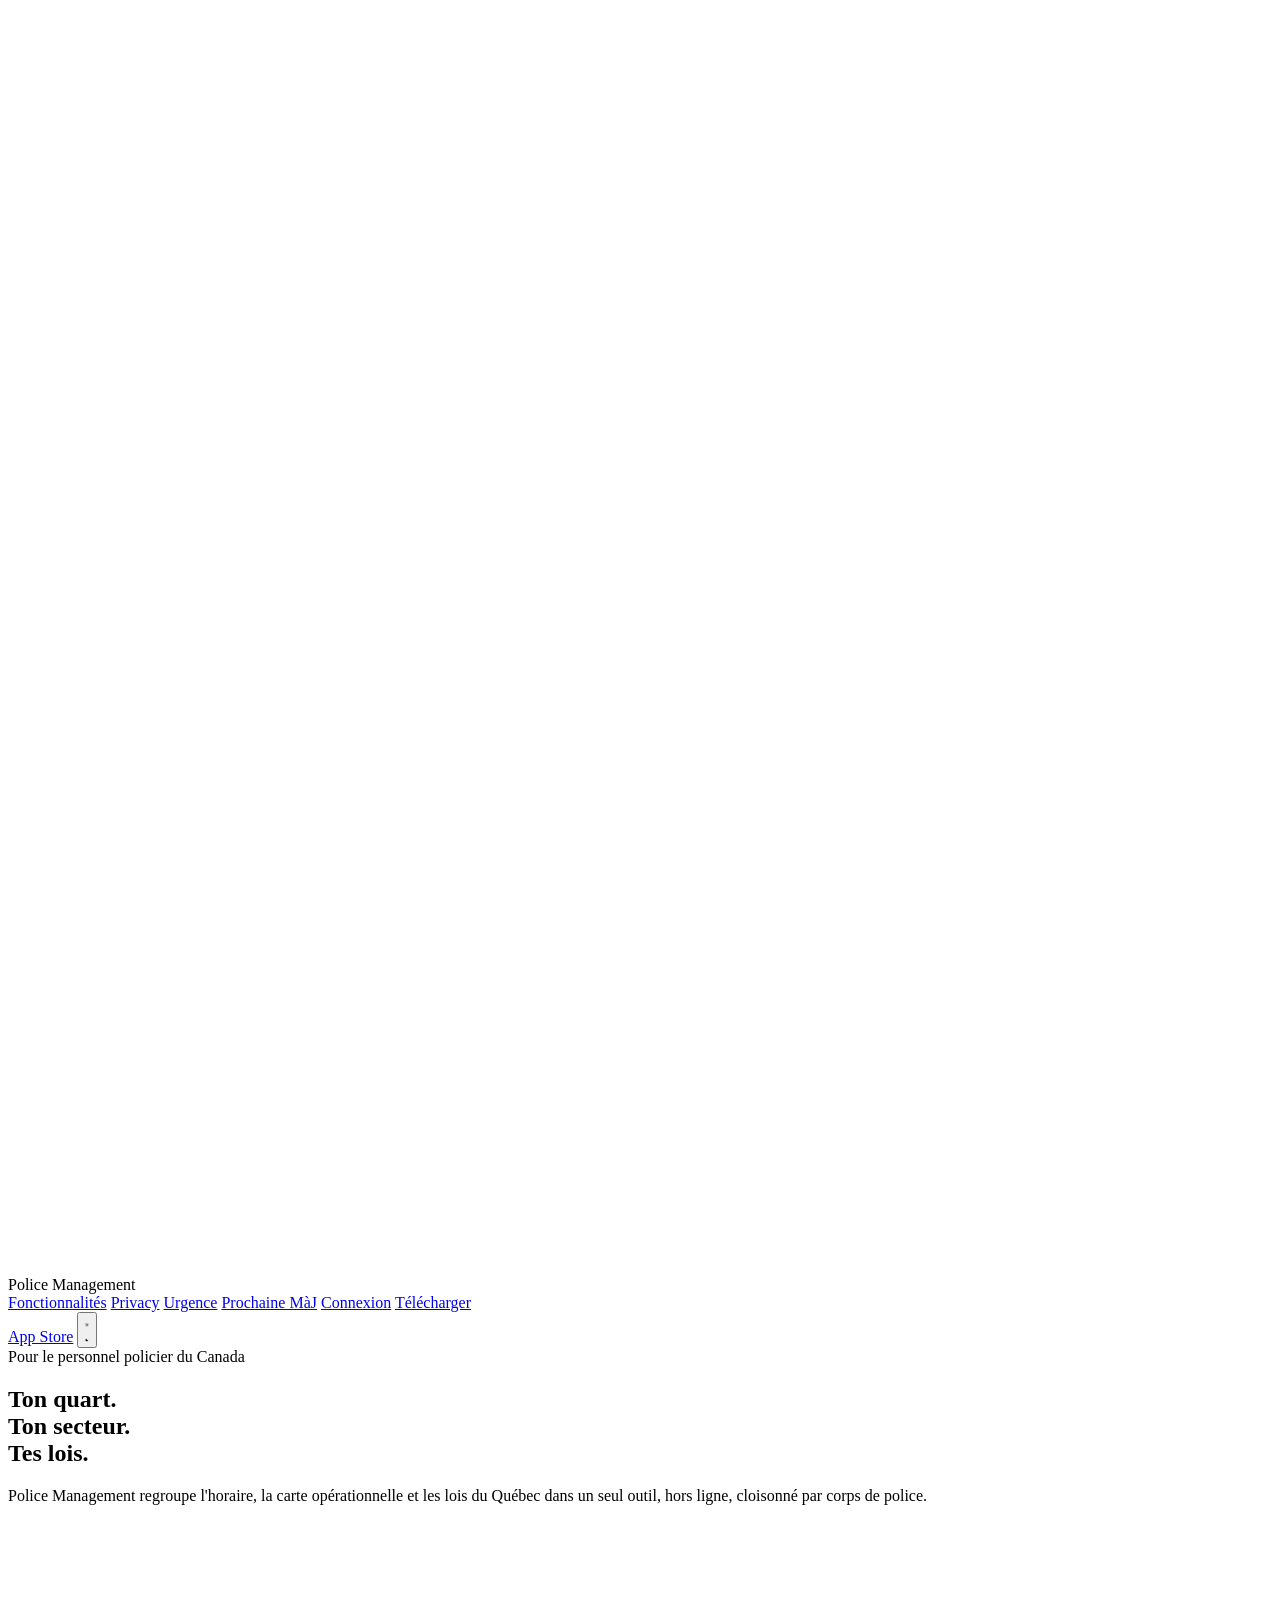
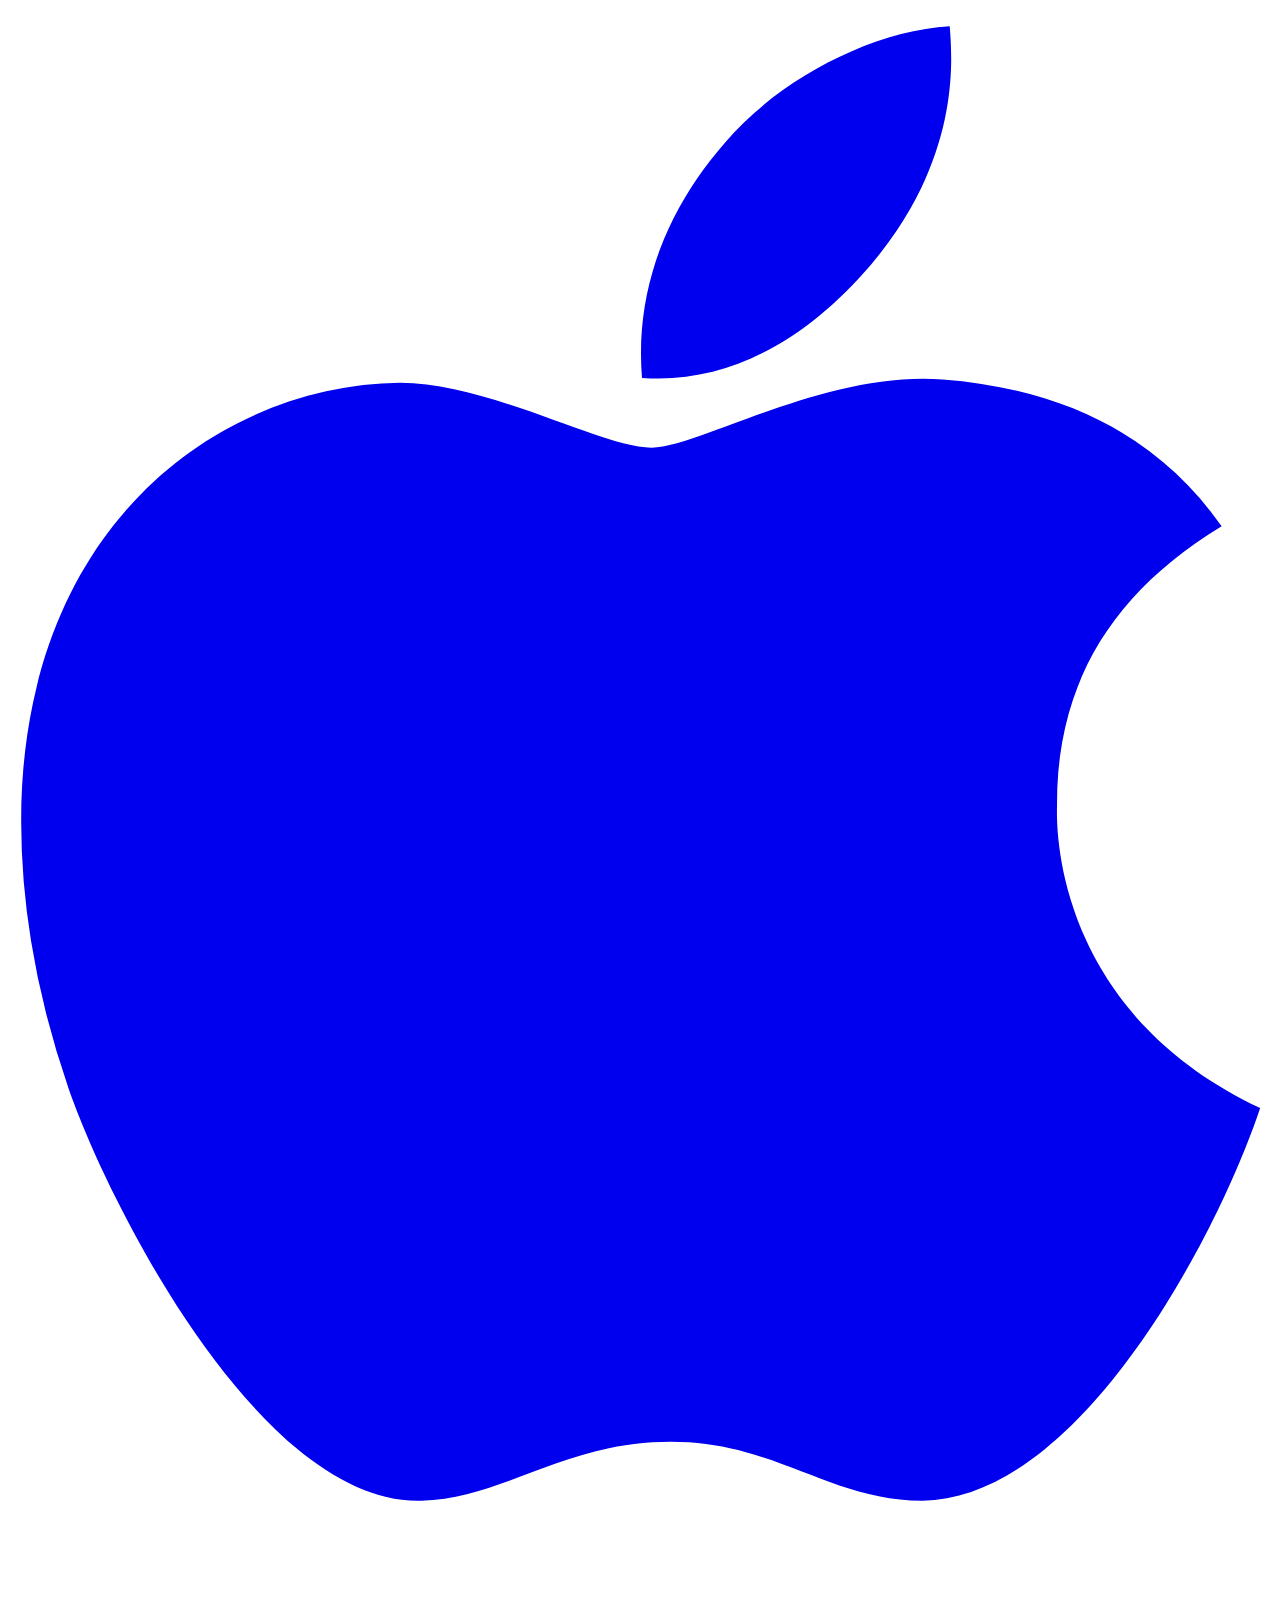
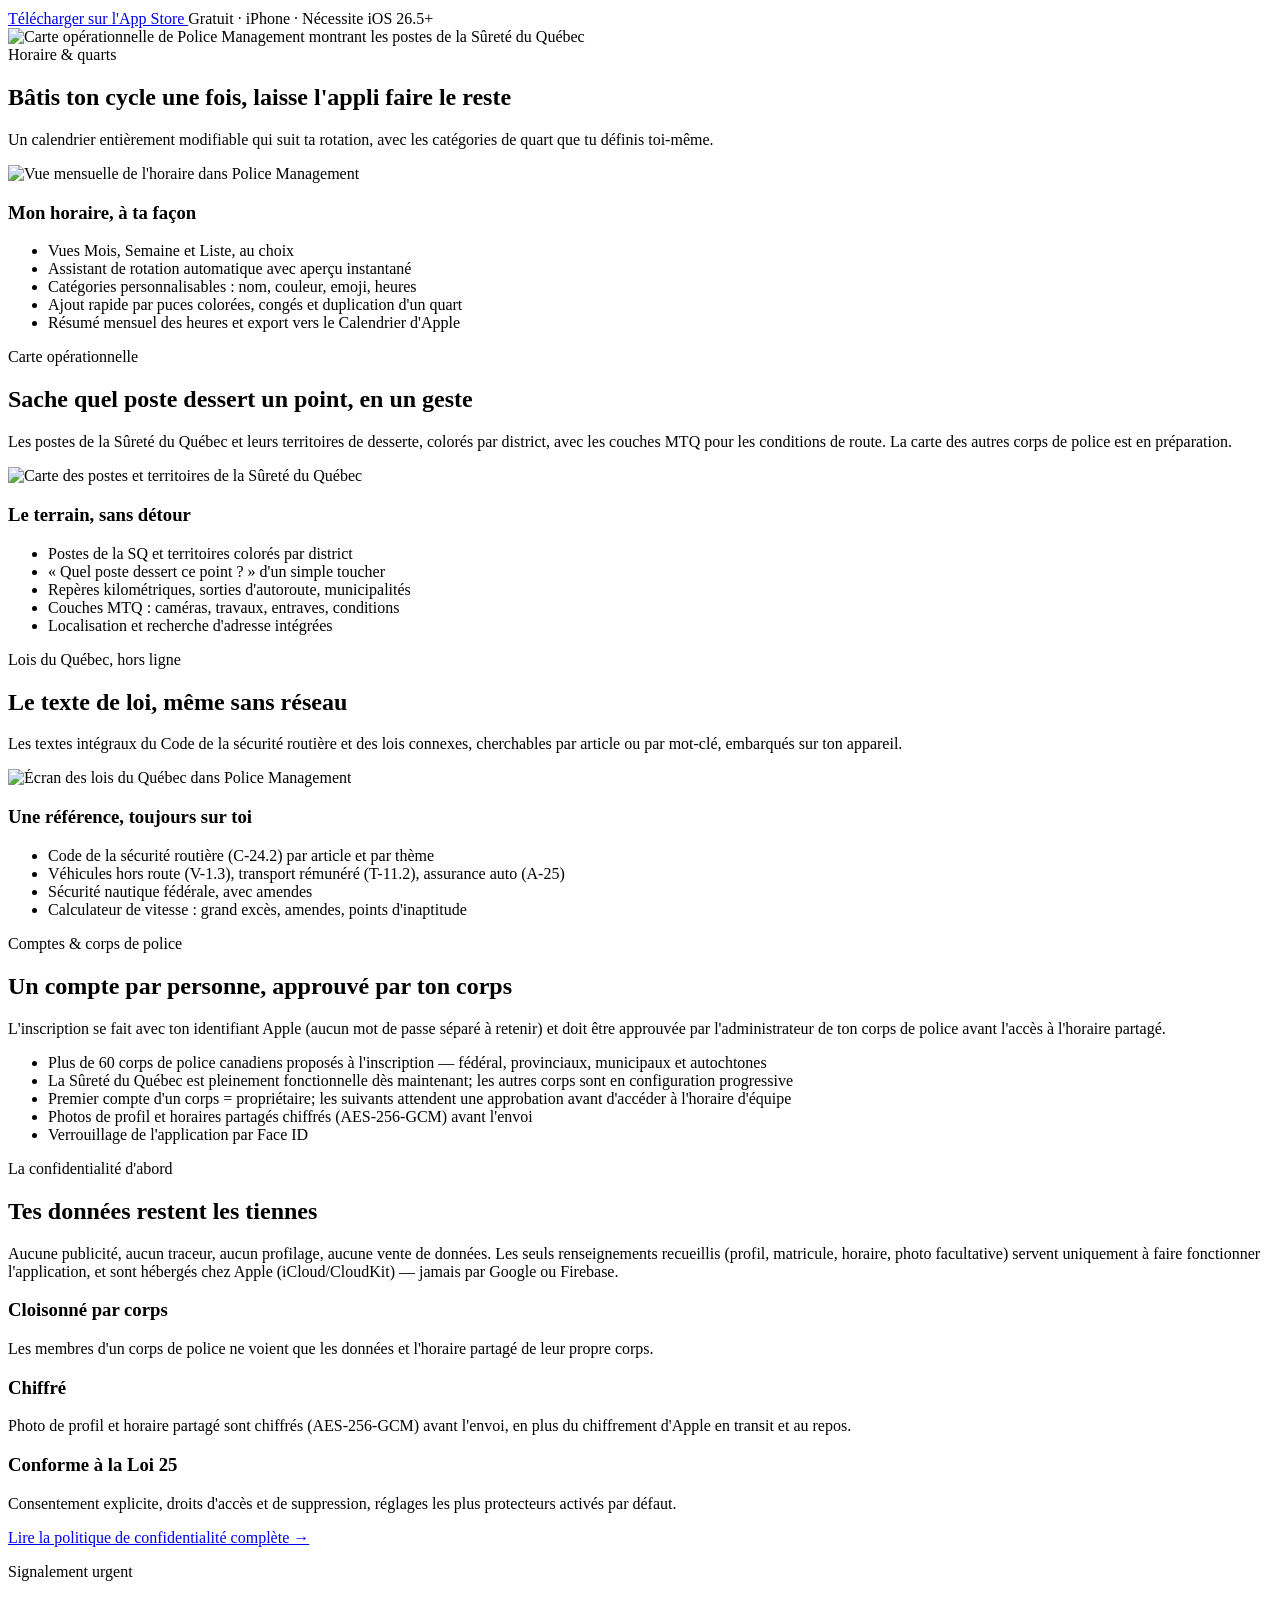
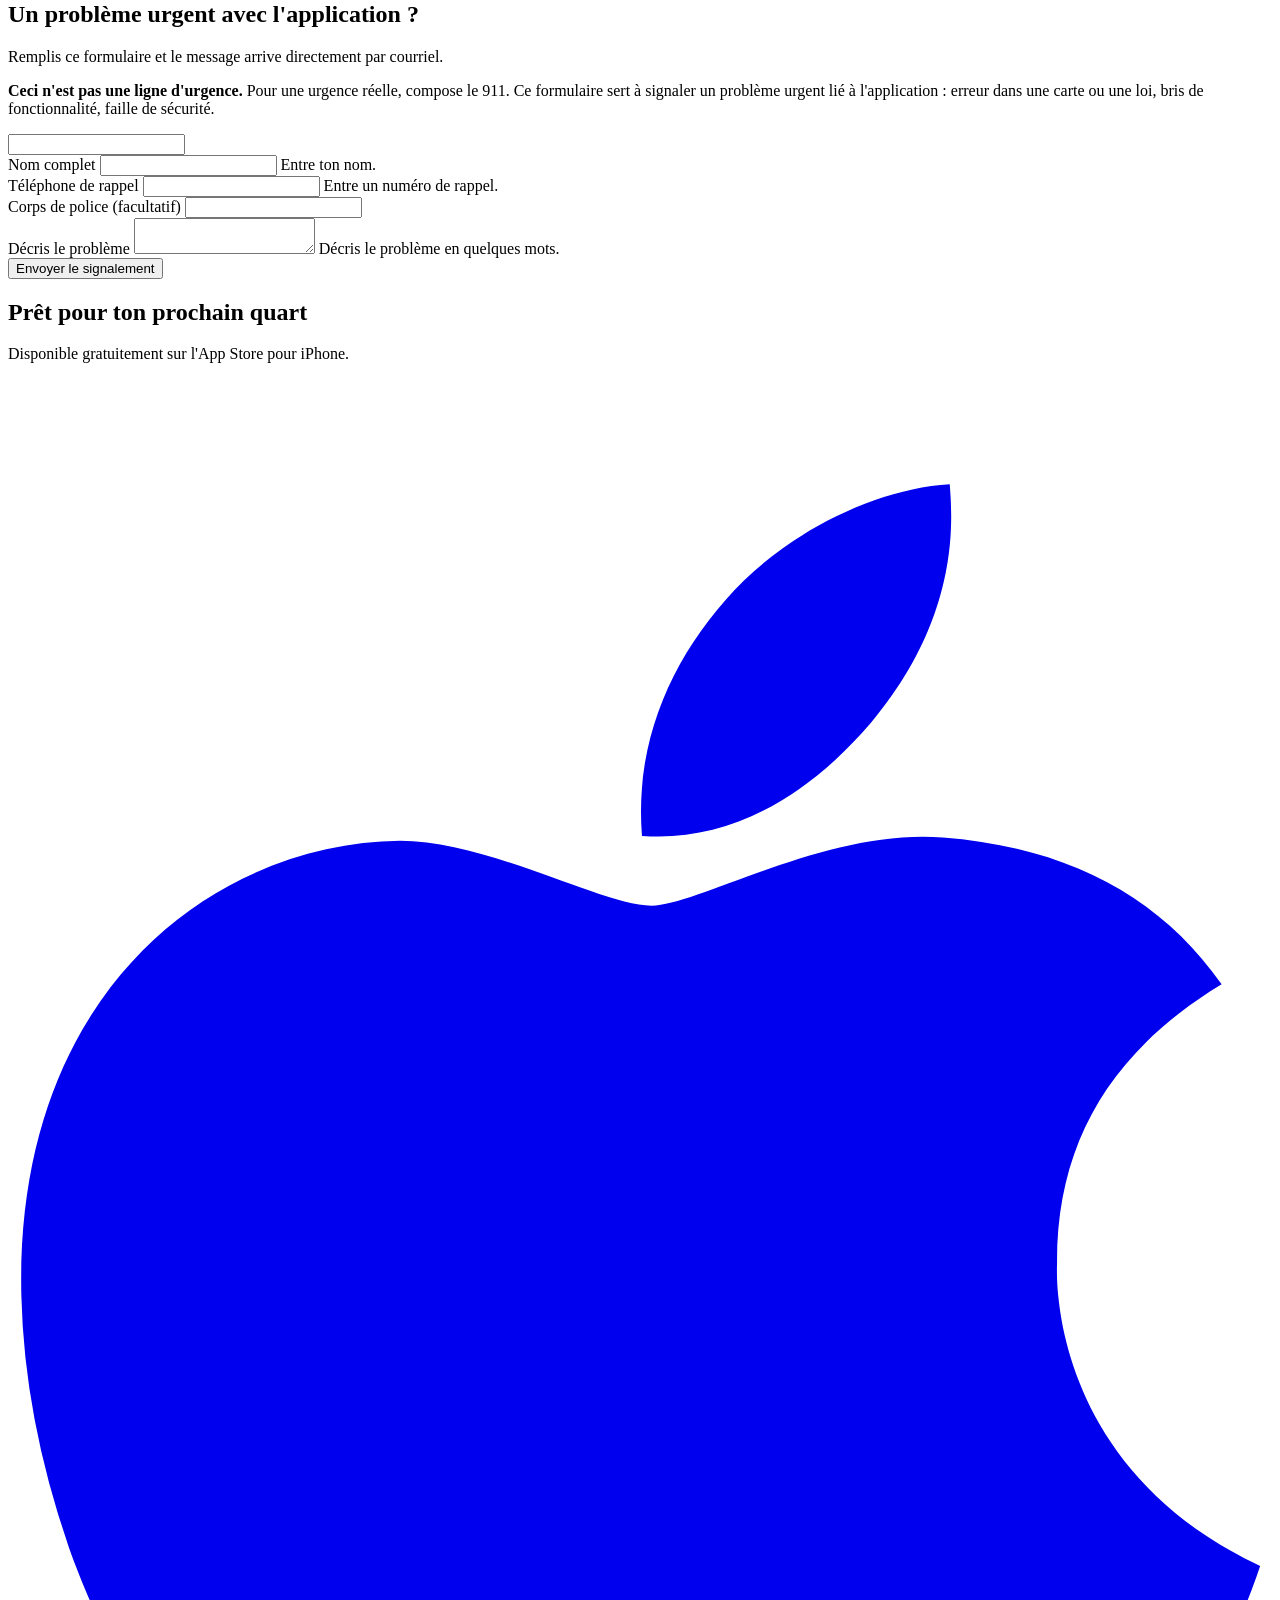
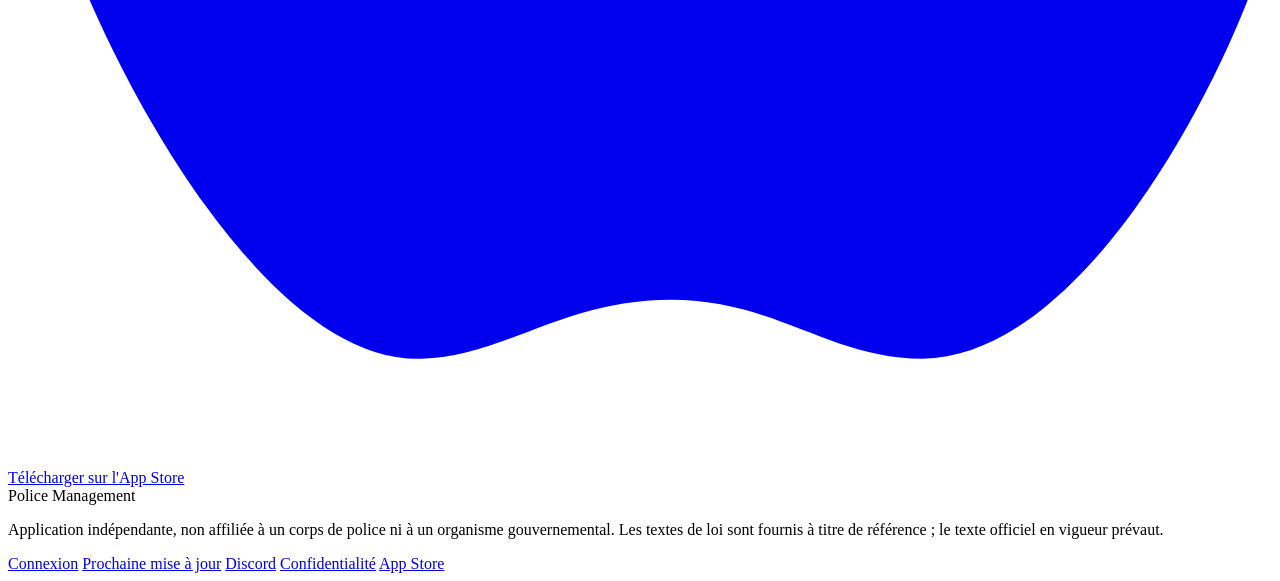
==== index.html @ 23cb55fc "Update index.html" ====
<!DOCTYPE html>
<html lang="fr-CA">
<head>
<meta charset="UTF-8">
<meta name="viewport" content="width=device-width, initial-scale=1.0">
<title>Police Management — l'outil de terrain pour le personnel policier</title>
<meta name="description" content="Horaire, carte opérationnelle et lois du Québec, hors ligne, cloisonné par corps de police. Police Management, disponible sur l'App Store.">
<link rel="preconnect" href="https://fonts.googleapis.com">
<link rel="preconnect" href="https://fonts.gstatic.com" crossorigin>
<link href="https://fonts.googleapis.com/css2?family=Inter:wght@400;500;600;700;800&display=swap" rel="stylesheet">
<link rel="stylesheet" href="style.css">
</head>
<body>

<header class="site-nav">
  <div class="nav-row">
    <div class="brand">
      <span class="badge-mark">
        <svg viewBox="0 0 24 24" fill="none" xmlns="http://www.w3.org/2000/svg">
          <path d="M12 2L20 5.5V11C20 16 16.6 20.2 12 22C7.4 20.2 4 16 4 11V5.5L12 2Z" stroke="#ffffff" stroke-width="1.8" fill="none"/>
        </svg>
      </span>
      Police Management
    </div>
    <nav class="links">
  <a href="#fonctionnalites">Fonctionnalités</a>
  <a href="confidentialite.html">Privacy</a>
  <a href="#urgence">Urgence</a>
  <a href="prochaine-mise-a-jour.html">Prochaine MàJ</a>
  <a href="connexion.html">Connexion</a>
  <a href="#telecharger">Télécharger</a>
</nav>
    <div class="nav-right">
      <a class="nav-cta" href="https://apps.apple.com/ca/app/police-management/id6787241566?l=fr-CA" target="_blank" rel="noopener">App Store</a>
      <button class="theme-toggle" id="theme-toggle" type="button" aria-label="Changer de thème">
        <svg class="icon-sun" viewBox="0 0 24 24" fill="none" stroke="currentColor" stroke-width="2" stroke-linecap="round"><circle cx="12" cy="12" r="4"/><path d="M12 2v2M12 20v2M4.9 4.9l1.4 1.4M17.7 17.7l1.4 1.4M2 12h2M20 12h2M4.9 19.1l1.4-1.4M17.7 6.3l1.4-1.4"/></svg>
        <svg class="icon-moon" viewBox="0 0 24 24" fill="currentColor"><path d="M21 12.8A9 9 0 1 1 11.2 3a7 7 0 0 0 9.8 9.8z"/></svg>
      </button>
    </div>
  </div>
</header>

<section class="hero">
  <div class="wrap hero-grid">
    <div>
      <span class="pill-tag">Pour le personnel policier du Canada</span>
      <h1 class="hero-title">Ton quart.<br>Ton secteur.<br><span>Tes lois.</span></h1>
      <p class="hero-sub">Police Management regroupe l'horaire, la carte opérationnelle et les lois du Québec dans un seul outil, hors ligne, cloisonné par corps de police.</p>
      <div class="hero-actions">
        <a class="btn-store" href="https://apps.apple.com/ca/app/police-management/id6787241566?l=fr-CA" target="_blank" rel="noopener">
          <svg viewBox="0 0 384 512" fill="currentColor"><path d="M318.7 268.7c-.2-36.7 16.4-64.4 50-84.8-18.8-26.9-47.2-41.7-84.7-44.6-35.5-2.8-74.3 20.7-88.5 20.7-15 0-49.4-19.7-76.4-19.7C63.3 141 4 184.8 4 273.5q0 39.3 14.4 81.2c12.8 36.7 59 126.7 107.2 125.2 25.2-.6 43-17.9 75.8-17.9 31.8 0 48.3 17.9 76.4 17.9 48.6-.7 90.4-82.5 102.6-119.3-65.2-30.7-61.7-90-61.7-91.9zm-56.6-164.2c27.3-32.4 24.8-61.9 24-72.5-24.1 1.4-52 16.4-67.9 34.9-17.5 19.8-27.8 44.3-25.6 71.9 26.1 2 49.9-11.4 69.5-34.3z"/></svg>
          Télécharger sur l'App Store
        </a>
        <span class="hero-meta">Gratuit · iPhone · Nécessite iOS 26.5+</span>
      </div>
    </div>
    <div class="phone-frame">
      <img src="images/carte.jpeg" alt="Carte opérationnelle de Police Management montrant les postes de la Sûreté du Québec">
    </div>
  </div>
</section>

<section class="section" id="fonctionnalites">
  <div class="wrap">
    <span class="pill-tag">Horaire &amp; quarts</span>
    <h2>Bâtis ton cycle une fois, laisse l'appli faire le reste</h2>
    <p class="section-intro">Un calendrier entièrement modifiable qui suit ta rotation, avec les catégories de quart que tu définis toi-même.</p>

    <div class="feature-row">
      <div class="feature-media">
        <div class="device"><img src="images/horaire.jpeg" alt="Vue mensuelle de l'horaire dans Police Management"></div>
      </div>
      <div class="feature-copy">
        <h3>Mon horaire, à ta façon</h3>
        <ul class="feature-list">
          <li class="icon-cal">Vues Mois, Semaine et Liste, au choix</li>
          <li class="icon-cal">Assistant de rotation automatique avec aperçu instantané</li>
          <li class="icon-cal">Catégories personnalisables : nom, couleur, emoji, heures</li>
          <li class="icon-cal">Ajout rapide par puces colorées, congés et duplication d'un quart</li>
          <li class="icon-cal">Résumé mensuel des heures et export vers le Calendrier d'Apple</li>
        </ul>
      </div>
    </div>
  </div>
</section>

<section class="section">
  <div class="wrap">
    <span class="pill-tag">Carte opérationnelle</span>
    <h2>Sache quel poste dessert un point, en un geste</h2>
    <p class="section-intro">Les postes de la Sûreté du Québec et leurs territoires de desserte, colorés par district, avec les couches MTQ pour les conditions de route. La carte des autres corps de police est en préparation.</p>

    <div class="feature-row reverse">
      <div class="feature-media">
        <div class="device"><img src="images/carte.jpeg" alt="Carte des postes et territoires de la Sûreté du Québec"></div>
      </div>
      <div class="feature-copy">
        <h3>Le terrain, sans détour</h3>
        <ul class="feature-list">
          <li class="icon-map">Postes de la SQ et territoires colorés par district</li>
          <li class="icon-map">« Quel poste dessert ce point ? » d'un simple toucher</li>
          <li class="icon-map">Repères kilométriques, sorties d'autoroute, municipalités</li>
          <li class="icon-map">Couches MTQ : caméras, travaux, entraves, conditions</li>
          <li class="icon-map">Localisation et recherche d'adresse intégrées</li>
        </ul>
      </div>
    </div>
  </div>
</section>

<section class="section">
  <div class="wrap">
    <span class="pill-tag">Lois du Québec, hors ligne</span>
    <h2>Le texte de loi, même sans réseau</h2>
    <p class="section-intro">Les textes intégraux du Code de la sécurité routière et des lois connexes, cherchables par article ou par mot-clé, embarqués sur ton appareil.</p>

    <div class="feature-row">
      <div class="feature-media">
        <div class="device"><img src="images/lois.jpeg" alt="Écran des lois du Québec dans Police Management"></div>
      </div>
      <div class="feature-copy">
        <h3>Une référence, toujours sur toi</h3>
        <ul class="feature-list">
          <li class="icon-law">Code de la sécurité routière (C-24.2) par article et par thème</li>
          <li class="icon-law">Véhicules hors route (V-1.3), transport rémunéré (T-11.2), assurance auto (A-25)</li>
          <li class="icon-law">Sécurité nautique fédérale, avec amendes</li>
          <li class="icon-law">Calculateur de vitesse : grand excès, amendes, points d'inaptitude</li>
        </ul>
      </div>
    </div>
  </div>
</section>

<section class="section">
  <div class="wrap">
    <span class="pill-tag">Comptes &amp; corps de police</span>
    <h2>Un compte par personne, approuvé par ton corps</h2>
    <p class="section-intro">L'inscription se fait avec ton identifiant Apple (aucun mot de passe séparé à retenir) et doit être approuvée par l'administrateur de ton corps de police avant l'accès à l'horaire partagé.</p>

    <ul class="feature-list feature-list-wide">
      <li class="icon-account">Plus de 60 corps de police canadiens proposés à l'inscription — fédéral, provinciaux, municipaux et autochtones</li>
      <li class="icon-account">La Sûreté du Québec est pleinement fonctionnelle dès maintenant; les autres corps sont en configuration progressive</li>
      <li class="icon-account">Premier compte d'un corps = propriétaire; les suivants attendent une approbation avant d'accéder à l'horaire d'équipe</li>
      <li class="icon-lock">Photos de profil et horaires partagés chiffrés (AES-256-GCM) avant l'envoi</li>
      <li class="icon-lock">Verrouillage de l'application par Face ID</li>
    </ul>
  </div>
</section>

<section class="section" id="confidentialite">
  <div class="wrap">
    <span class="pill-tag">La confidentialité d'abord</span>
    <h2>Tes données restent les tiennes</h2>
    <p class="section-intro">Aucune publicité, aucun traceur, aucun profilage, aucune vente de données. Les seuls renseignements recueillis (profil, matricule, horaire, photo facultative) servent uniquement à faire fonctionner l'application, et sont hébergés chez Apple (iCloud/CloudKit) — jamais par Google ou Firebase.</p>
    <div class="privacy-grid">
      <div class="privacy-card">
        <div class="swatch" style="background:var(--cyan)"></div>
        <div>
          <h3>Cloisonné par corps</h3>
          <p>Les membres d'un corps de police ne voient que les données et l'horaire partagé de leur propre corps.</p>
        </div>
      </div>
      <div class="privacy-card">
        <div class="swatch" style="background:var(--amber)"></div>
        <div>
          <h3>Chiffré</h3>
          <p>Photo de profil et horaire partagé sont chiffrés (AES-256-GCM) avant l'envoi, en plus du chiffrement d'Apple en transit et au repos.</p>
        </div>
      </div>
      <div class="privacy-card">
        <div class="swatch" style="background:var(--green)"></div>
        <div>
          <h3>Conforme à la Loi 25</h3>
          <p>Consentement explicite, droits d'accès et de suppression, réglages les plus protecteurs activés par défaut.</p>
        </div>
      </div>
    </div>
    <p class="privacy-link"><a href="confidentialite.html">Lire la politique de confidentialité complète →</a></p>
  </div>
</section>

<section class="section urgence" id="urgence">
  <div class="wrap">
    <span class="pill-tag">Signalement urgent</span>
    <h2>Un problème urgent avec l'application ?</h2>
    <p class="section-intro">Remplis ce formulaire et le message arrive directement par courriel.</p>
    <p class="urgence-notice"><strong>Ceci n'est pas une ligne d'urgence.</strong> Pour une urgence réelle, compose le 911. Ce formulaire sert à signaler un problème urgent lié à l'application : erreur dans une carte ou une loi, bris de fonctionnalité, faille de sécurité.</p>

    <form class="urgence-form" id="urgence-form" novalidate>
      <input type="text" name="_honey" class="honey" tabindex="-1" autocomplete="off">
      <div class="field-row">
        <div class="field" data-field="nom">
          <label for="u-nom">Nom complet</label>
          <input type="text" id="u-nom" name="Nom" autocomplete="name">
          <span class="field-error">Entre ton nom.</span>
        </div>
        <div class="field" data-field="telephone">
          <label for="u-tel">Téléphone de rappel</label>
          <input type="tel" id="u-tel" name="Téléphone" autocomplete="tel">
          <span class="field-error">Entre un numéro de rappel.</span>
        </div>
      </div>
      <div class="field" data-field="corps">
        <label for="u-corps">Corps de police (facultatif)</label>
        <input type="text" id="u-corps" name="Corps de police" autocomplete="organization">
      </div>
      <div class="field" data-field="message">
        <label for="u-message">Décris le problème</label>
        <textarea id="u-message" name="Message"></textarea>
        <span class="field-error">Décris le problème en quelques mots.</span>
      </div>
      <button type="submit" class="btn-urgence" id="u-submit">Envoyer le signalement</button>
      <p class="form-status" id="u-status" role="status" aria-live="polite"></p>
    </form>
  </div>
</section>

<section class="cta" id="telecharger">
  <div class="wrap">
    <h2>Prêt pour ton prochain quart</h2>
    <p>Disponible gratuitement sur l'App Store pour iPhone.</p>
    <a class="btn-store" href="https://apps.apple.com/ca/app/police-management/id6787241566?l=fr-CA" target="_blank" rel="noopener">
      <svg viewBox="0 0 384 512" fill="currentColor"><path d="M318.7 268.7c-.2-36.7 16.4-64.4 50-84.8-18.8-26.9-47.2-41.7-84.7-44.6-35.5-2.8-74.3 20.7-88.5 20.7-15 0-49.4-19.7-76.4-19.7C63.3 141 4 184.8 4 273.5q0 39.3 14.4 81.2c12.8 36.7 59 126.7 107.2 125.2 25.2-.6 43-17.9 75.8-17.9 31.8 0 48.3 17.9 76.4 17.9 48.6-.7 90.4-82.5 102.6-119.3-65.2-30.7-61.7-90-61.7-91.9zm-56.6-164.2c27.3-32.4 24.8-61.9 24-72.5-24.1 1.4-52 16.4-67.9 34.9-17.5 19.8-27.8 44.3-25.6 71.9 26.1 2 49.9-11.4 69.5-34.3z"/></svg>
      Télécharger sur l'App Store
    </a>
  </div>
</section>

<footer>
  <div class="wrap footer-row">
    <div>
      <div class="footer-brand">Police Management</div>
      <p class="footer-disclaimer">Application indépendante, non affiliée à un corps de police ni à un organisme gouvernemental. Les textes de loi sont fournis à titre de référence ; le texte officiel en vigueur prévaut.</p>
    </div>
    <div class="footer-links">
      <a href="connexion.html">Connexion</a>
      <a href="prochaine-mise-a-jour.html">Prochaine mise à jour</a>
      <a href="https://discord.gg/bgrJVwPqyV" target="_blank" rel="noopener">Discord</a>
      <a href="confidentialite.html">Confidentialité</a>
      <a href="https://apps.apple.com/ca/app/police-management/id6787241566?l=fr-CA" target="_blank" rel="noopener">App Store</a>
    </div>
  </div>
</footer>

<script src="theme.js"></script>

<script>
(function(){
  var form = document.getElementById('urgence-form');
  var status = document.getElementById('u-status');
  var submitBtn = document.getElementById('u-submit');
  var endpoint = 'https://formsubmit.co/ajax/police.management@hotmail.com';

  function setError(fieldName, show){
    var field = form.querySelector('[data-field="' + fieldName + '"]');
    if(!field) return;
    field.classList.toggle('has-error', show);
  }

  function clearErrorOnInput(){
    var fields = form.querySelectorAll('.field');
    fields.forEach(function(f){
      var input = f.querySelector('input, textarea');
      if(!input) return;
      input.addEventListener('input', function(){ f.classList.remove('has-error'); });
    });
  }
  clearErrorOnInput();

  form.addEventListener('submit', function(e){
    e.preventDefault();
    status.textContent = '';
    status.className = 'form-status';

    var nom = form.querySelector('#u-nom').value.trim();
    var tel = form.querySelector('#u-tel').value.trim();
    var message = form.querySelector('#u-message').value.trim();
    var corps = form.querySelector('#u-corps').value.trim();
    var honey = form.querySelector('[name="_honey"]').value;

    var valid = true;
    setError('nom', nom === ''); if(nom === '') valid = false;
    setError('telephone', tel === ''); if(tel === '') valid = false;
    setError('message', message === ''); if(message === '') valid = false;

    if(!valid){
      status.textContent = 'Complète les champs en rouge avant d\'envoyer.';
      status.classList.add('err');
      return;
    }

    if(honey !== ''){ return; }

    submitBtn.disabled = true;
    submitBtn.textContent = 'Envoi en cours…';

    fetch(endpoint, {
      method: 'POST',
      headers: { 'Content-Type': 'application/json', 'Accept': 'application/json' },
      body: JSON.stringify({
        Nom: nom,
        'Téléphone': tel,
        'Corps de police': corps || 'Non précisé',
        Message: message,
        _subject: 'Signalement urgent — Police Management'
      })
    })
    .then(function(res){ return res.json().then(function(data){ return { ok: res.ok, data: data }; }); })
    .then(function(result){
      submitBtn.disabled = false;
      submitBtn.textContent = 'Envoyer le signalement';
      if(result.ok){
        status.textContent = 'Envoyé. Tu devrais recevoir un suivi sous peu.';
        status.classList.add('ok');
        form.reset();
      } else {
        status.textContent = 'L\'envoi a échoué. Réessaie ou écris directement à police.management@hotmail.com.';
        status.classList.add('err');
      }
    })
    .catch(function(){
      submitBtn.disabled = false;
      submitBtn.textContent = 'Envoyer le signalement';
      status.textContent = 'L\'envoi a échoué. Réessaie ou écris directement à police.management@hotmail.com.';
      status.classList.add('err');
    });
  });
})();
</script>

</body>
</html>
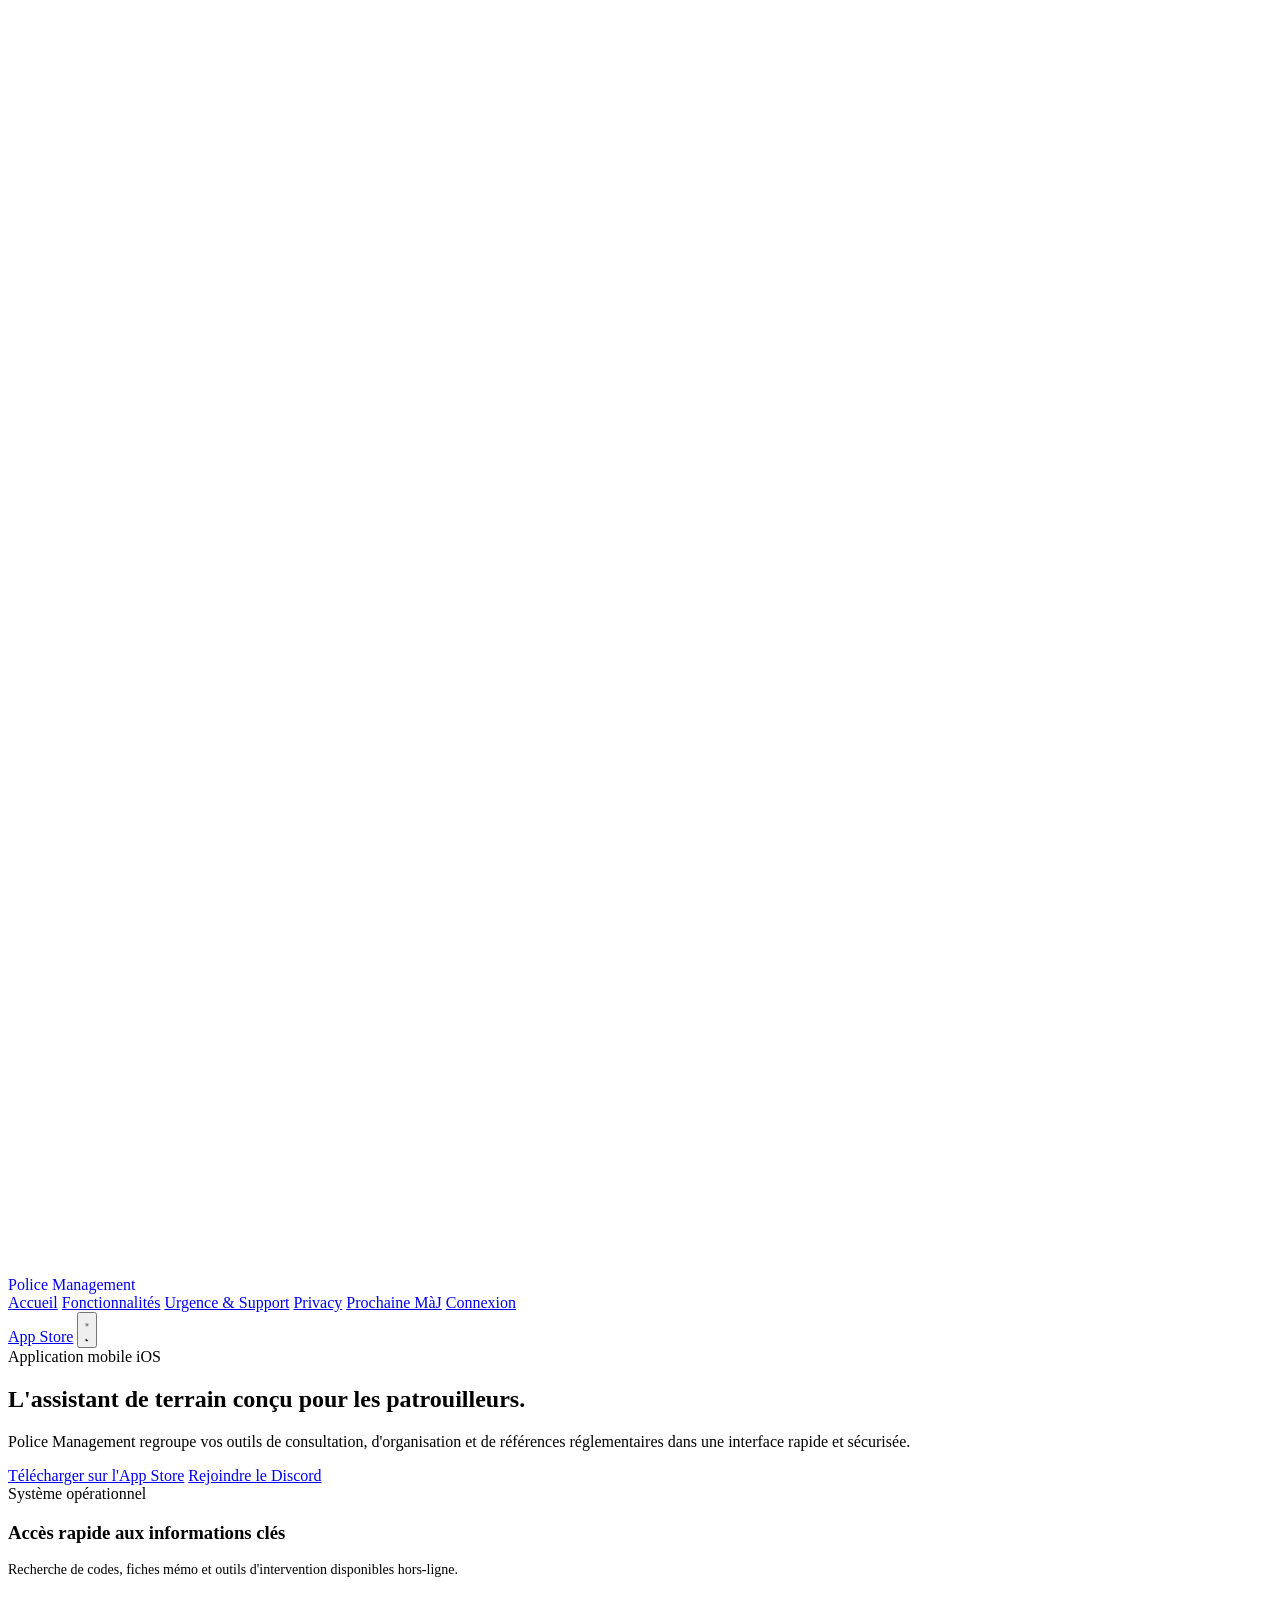
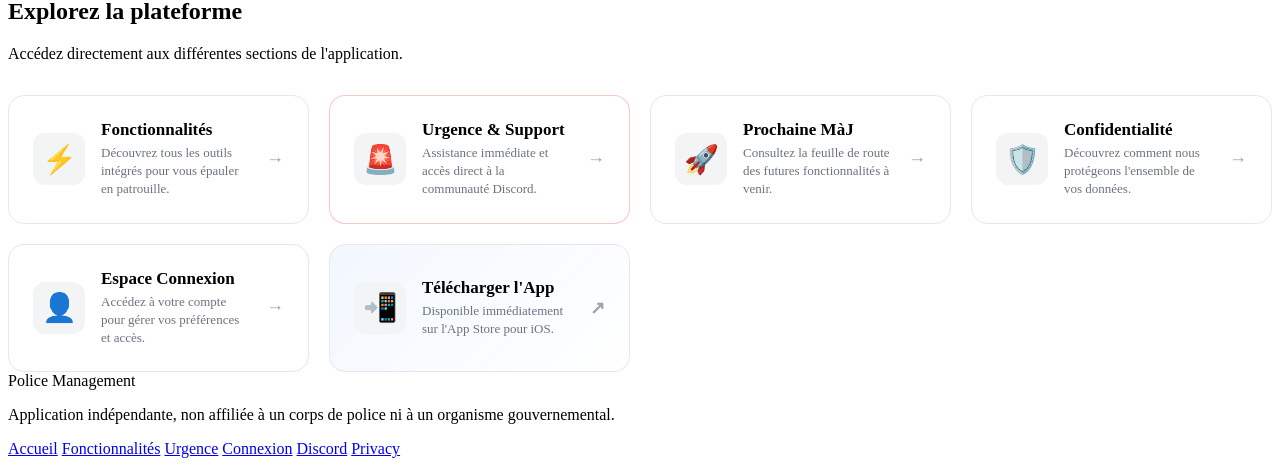
==== commit 717ad4a0: "Uptade web site SQ16225 à effectuer les modifications." ====
--- a/index.html
+++ b/index.html
@@ -3,8 +3,8 @@
 <head>
 <meta charset="UTF-8">
 <meta name="viewport" content="width=device-width, initial-scale=1.0">
-<title>Police Management — l'outil de terrain pour le personnel policier</title>
-<meta name="description" content="Horaire, carte opérationnelle et lois du Québec, hors ligne, cloisonné par corps de police. Police Management, disponible sur l'App Store.">
+<title>Police Management — L'outil essentiel pour les patrouilleurs</title>
+<meta name="description" content="Application mobile d'assistance et d'organisation pour les corps policiers et patrouilleurs.">
 <link rel="preconnect" href="https://fonts.googleapis.com">
 <link rel="preconnect" href="https://fonts.gstatic.com" crossorigin>
 <link href="https://fonts.googleapis.com/css2?family=Inter:wght@400;500;600;700;800&display=swap" rel="stylesheet">
@@ -14,22 +14,22 @@
 
 <header class="site-nav">
   <div class="nav-row">
-    <div class="brand">
+    <a href="index.html" class="brand" style="text-decoration:none;">
       <span class="badge-mark">
         <svg viewBox="0 0 24 24" fill="none" xmlns="http://www.w3.org/2000/svg">
           <path d="M12 2L20 5.5V11C20 16 16.6 20.2 12 22C7.4 20.2 4 16 4 11V5.5L12 2Z" stroke="#ffffff" stroke-width="1.8" fill="none"/>
         </svg>
       </span>
       Police Management
-    </div>
+    </a>
     <nav class="links">
-  <a href="#fonctionnalites">Fonctionnalités</a>
-  <a href="confidentialite.html">Privacy</a>
-  <a href="#urgence">Urgence</a>
-  <a href="prochaine-mise-a-jour.html">Prochaine MàJ</a>
-  <a href="connexion.html">Connexion</a>
-  <a href="#telecharger">Télécharger</a>
-</nav>
+      <a href="index.html" class="active">Accueil</a>
+      <a href="fonctionnalites.html">Fonctionnalités</a>
+      <a href="urgence.html">Urgence & Support</a>
+      <a href="confidentialite.html">Privacy</a>
+      <a href="prochaine-mise-a-jour.html">Prochaine MàJ</a>
+      <a href="connexion.html">Connexion</a>
+    </nav>
     <div class="nav-right">
       <a class="nav-cta" href="https://apps.apple.com/ca/app/police-management/id6787241566?l=fr-CA" target="_blank" rel="noopener">App Store</a>
       <button class="theme-toggle" id="theme-toggle" type="button" aria-label="Changer de thème">
@@ -40,293 +40,120 @@
   </div>
 </header>
 
-<section class="hero">
-  <div class="wrap hero-grid">
-    <div>
-      <span class="pill-tag">Pour le personnel policier du Canada</span>
-      <h1 class="hero-title">Ton quart.<br>Ton secteur.<br><span>Tes lois.</span></h1>
-      <p class="hero-sub">Police Management regroupe l'horaire, la carte opérationnelle et les lois du Québec dans un seul outil, hors ligne, cloisonné par corps de police.</p>
-      <div class="hero-actions">
-        <a class="btn-store" href="https://apps.apple.com/ca/app/police-management/id6787241566?l=fr-CA" target="_blank" rel="noopener">
-          <svg viewBox="0 0 384 512" fill="currentColor"><path d="M318.7 268.7c-.2-36.7 16.4-64.4 50-84.8-18.8-26.9-47.2-41.7-84.7-44.6-35.5-2.8-74.3 20.7-88.5 20.7-15 0-49.4-19.7-76.4-19.7C63.3 141 4 184.8 4 273.5q0 39.3 14.4 81.2c12.8 36.7 59 126.7 107.2 125.2 25.2-.6 43-17.9 75.8-17.9 31.8 0 48.3 17.9 76.4 17.9 48.6-.7 90.4-82.5 102.6-119.3-65.2-30.7-61.7-90-61.7-91.9zm-56.6-164.2c27.3-32.4 24.8-61.9 24-72.5-24.1 1.4-52 16.4-67.9 34.9-17.5 19.8-27.8 44.3-25.6 71.9 26.1 2 49.9-11.4 69.5-34.3z"/></svg>
-          Télécharger sur l'App Store
-        </a>
-        <span class="hero-meta">Gratuit · iPhone · Nécessite iOS 26.5+</span>
-      </div>
-    </div>
-    <div class="phone-frame">
-      <img src="images/carte.jpeg" alt="Carte opérationnelle de Police Management montrant les postes de la Sûreté du Québec">
-    </div>
-  </div>
-</section>
-
-<section class="section" id="fonctionnalites">
-  <div class="wrap">
-    <span class="pill-tag">Horaire &amp; quarts</span>
-    <h2>Bâtis ton cycle une fois, laisse l'appli faire le reste</h2>
-    <p class="section-intro">Un calendrier entièrement modifiable qui suit ta rotation, avec les catégories de quart que tu définis toi-même.</p>
-
-    <div class="feature-row">
-      <div class="feature-media">
-        <div class="device"><img src="images/horaire.jpeg" alt="Vue mensuelle de l'horaire dans Police Management"></div>
-      </div>
-      <div class="feature-copy">
-        <h3>Mon horaire, à ta façon</h3>
-        <ul class="feature-list">
-          <li class="icon-cal">Vues Mois, Semaine et Liste, au choix</li>
-          <li class="icon-cal">Assistant de rotation automatique avec aperçu instantané</li>
-          <li class="icon-cal">Catégories personnalisables : nom, couleur, emoji, heures</li>
-          <li class="icon-cal">Ajout rapide par puces colorées, congés et duplication d'un quart</li>
-          <li class="icon-cal">Résumé mensuel des heures et export vers le Calendrier d'Apple</li>
-        </ul>
-      </div>
-    </div>
-  </div>
-</section>
-
-<section class="section">
-  <div class="wrap">
-    <span class="pill-tag">Carte opérationnelle</span>
-    <h2>Sache quel poste dessert un point, en un geste</h2>
-    <p class="section-intro">Les postes de la Sûreté du Québec et leurs territoires de desserte, colorés par district, avec les couches MTQ pour les conditions de route. La carte des autres corps de police est en préparation.</p>
-
-    <div class="feature-row reverse">
-      <div class="feature-media">
-        <div class="device"><img src="images/carte.jpeg" alt="Carte des postes et territoires de la Sûreté du Québec"></div>
-      </div>
-      <div class="feature-copy">
-        <h3>Le terrain, sans détour</h3>
-        <ul class="feature-list">
-          <li class="icon-map">Postes de la SQ et territoires colorés par district</li>
-          <li class="icon-map">« Quel poste dessert ce point ? » d'un simple toucher</li>
-          <li class="icon-map">Repères kilométriques, sorties d'autoroute, municipalités</li>
-          <li class="icon-map">Couches MTQ : caméras, travaux, entraves, conditions</li>
-          <li class="icon-map">Localisation et recherche d'adresse intégrées</li>
-        </ul>
-      </div>
-    </div>
-  </div>
-</section>
-
-<section class="section">
-  <div class="wrap">
-    <span class="pill-tag">Lois du Québec, hors ligne</span>
-    <h2>Le texte de loi, même sans réseau</h2>
-    <p class="section-intro">Les textes intégraux du Code de la sécurité routière et des lois connexes, cherchables par article ou par mot-clé, embarqués sur ton appareil.</p>
-
-    <div class="feature-row">
-      <div class="feature-media">
-        <div class="device"><img src="images/lois.jpeg" alt="Écran des lois du Québec dans Police Management"></div>
-      </div>
-      <div class="feature-copy">
-        <h3>Une référence, toujours sur toi</h3>
-        <ul class="feature-list">
-          <li class="icon-law">Code de la sécurité routière (C-24.2) par article et par thème</li>
-          <li class="icon-law">Véhicules hors route (V-1.3), transport rémunéré (T-11.2), assurance auto (A-25)</li>
-          <li class="icon-law">Sécurité nautique fédérale, avec amendes</li>
-          <li class="icon-law">Calculateur de vitesse : grand excès, amendes, points d'inaptitude</li>
-        </ul>
-      </div>
-    </div>
-  </div>
-</section>
-
-<section class="section">
-  <div class="wrap">
-    <span class="pill-tag">Comptes &amp; corps de police</span>
-    <h2>Un compte par personne, approuvé par ton corps</h2>
-    <p class="section-intro">L'inscription se fait avec ton identifiant Apple (aucun mot de passe séparé à retenir) et doit être approuvée par l'administrateur de ton corps de police avant l'accès à l'horaire partagé.</p>
-
-    <ul class="feature-list feature-list-wide">
-      <li class="icon-account">Plus de 60 corps de police canadiens proposés à l'inscription — fédéral, provinciaux, municipaux et autochtones</li>
-      <li class="icon-account">La Sûreté du Québec est pleinement fonctionnelle dès maintenant; les autres corps sont en configuration progressive</li>
-      <li class="icon-account">Premier compte d'un corps = propriétaire; les suivants attendent une approbation avant d'accéder à l'horaire d'équipe</li>
-      <li class="icon-lock">Photos de profil et horaires partagés chiffrés (AES-256-GCM) avant l'envoi</li>
-      <li class="icon-lock">Verrouillage de l'application par Face ID</li>
-    </ul>
-  </div>
-</section>
-
-<section class="section" id="confidentialite">
-  <div class="wrap">
-    <span class="pill-tag">La confidentialité d'abord</span>
-    <h2>Tes données restent les tiennes</h2>
-    <p class="section-intro">Aucune publicité, aucun traceur, aucun profilage, aucune vente de données. Les seuls renseignements recueillis (profil, matricule, horaire, photo facultative) servent uniquement à faire fonctionner l'application, et sont hébergés chez Apple (iCloud/CloudKit) — jamais par Google ou Firebase.</p>
-    <div class="privacy-grid">
-      <div class="privacy-card">
-        <div class="swatch" style="background:var(--cyan)"></div>
-        <div>
-          <h3>Cloisonné par corps</h3>
-          <p>Les membres d'un corps de police ne voient que les données et l'horaire partagé de leur propre corps.</p>
+<main>
+  <!-- Hero Banner -->
+  <section class="hero">
+    <div class="wrap hero-grid">
+      <div class="hero-text">
+        <div class="hero-badge">Application mobile iOS</div>
+        <h1>L'assistant de terrain conçu pour les patrouilleurs.</h1>
+        <p>Police Management regroupe vos outils de consultation, d'organisation et de références réglementaires dans une interface rapide et sécurisée.</p>
+        <div class="hero-actions">
+          <a class="btn primary" href="https://apps.apple.com/ca/app/police-management/id6787241566?l=fr-CA" target="_blank" rel="noopener">Télécharger sur l'App Store</a>
+          <a class="btn secondary" href="https://discord.gg/bgrJVwPqyV" target="_blank" rel="noopener">Rejoindre le Discord</a>
         </div>
       </div>
-      <div class="privacy-card">
-        <div class="swatch" style="background:var(--amber)"></div>
-        <div>
-          <h3>Chiffré</h3>
-          <p>Photo de profil et horaire partagé sont chiffrés (AES-256-GCM) avant l'envoi, en plus du chiffrement d'Apple en transit et au repos.</p>
-        </div>
-      </div>
-      <div class="privacy-card">
-        <div class="swatch" style="background:var(--green)"></div>
-        <div>
-          <h3>Conforme à la Loi 25</h3>
-          <p>Consentement explicite, droits d'accès et de suppression, réglages les plus protecteurs activés par défaut.</p>
+      <div class="hero-preview">
+        <div class="mockup-card">
+          <div class="mockup-header">
+            <span class="dot"></span>
+            <span class="dot"></span>
+            <span class="dot"></span>
+          </div>
+          <div class="mockup-body">
+            <div class="status-pill">Système opérationnel</div>
+            <h3>Accès rapide aux informations clés</h3>
+            <p style="color:var(--ink-dim); font-size:14px; margin-top:8px;">Recherche de codes, fiches mémo et outils d'intervention disponibles hors-ligne.</p>
+          </div>
         </div>
       </div>
     </div>
-    <p class="privacy-link"><a href="confidentialite.html">Lire la politique de confidentialité complète →</a></p>
-  </div>
-</section>
+  </section>
 
-<section class="section urgence" id="urgence">
-  <div class="wrap">
-    <span class="pill-tag">Signalement urgent</span>
-    <h2>Un problème urgent avec l'application ?</h2>
-    <p class="section-intro">Remplis ce formulaire et le message arrive directement par courriel.</p>
-    <p class="urgence-notice"><strong>Ceci n'est pas une ligne d'urgence.</strong> Pour une urgence réelle, compose le 911. Ce formulaire sert à signaler un problème urgent lié à l'application : erreur dans une carte ou une loi, bris de fonctionnalité, faille de sécurité.</p>
+  <!-- Nouveau Menu Interactif sous forme de Cartes -->
+  <section class="section">
+    <div class="wrap">
+      <div class="section-head">
+        <h2>Explorez la plateforme</h2>
+        <p>Accédez directement aux différentes sections de l'application.</p>
+      </div>
 
-    <form class="urgence-form" id="urgence-form" novalidate>
-      <input type="text" name="_honey" class="honey" tabindex="-1" autocomplete="off">
-      <div class="field-row">
-        <div class="field" data-field="nom">
-          <label for="u-nom">Nom complet</label>
-          <input type="text" id="u-nom" name="Nom" autocomplete="name">
-          <span class="field-error">Entre ton nom.</span>
-        </div>
-        <div class="field" data-field="telephone">
-          <label for="u-tel">Téléphone de rappel</label>
-          <input type="tel" id="u-tel" name="Téléphone" autocomplete="tel">
-          <span class="field-error">Entre un numéro de rappel.</span>
-        </div>
+      <div class="menu-grid">
+        <a href="fonctionnalites.html" class="menu-card">
+          <div class="menu-icon">⚡</div>
+          <div class="menu-content">
+            <h3>Fonctionnalités</h3>
+            <p>Découvrez tous les outils intégrés pour vous épauler en patrouille.</p>
+          </div>
+          <span class="menu-arrow">→</span>
+        </a>
+
+        <a href="urgence.html" class="menu-card highlight">
+          <div class="menu-icon">🚨</div>
+          <div class="menu-content">
+            <h3>Urgence & Support</h3>
+            <p>Assistance immédiate et accès direct à la communauté Discord.</p>
+          </div>
+          <span class="menu-arrow">→</span>
+        </a>
+
+        <a href="prochaine-mise-a-jour.html" class="menu-card">
+          <div class="menu-icon">🚀</div>
+          <div class="menu-content">
+            <h3>Prochaine MàJ</h3>
+            <p>Consultez la feuille de route des futures fonctionnalités à venir.</p>
+          </div>
+          <span class="menu-arrow">→</span>
+        </a>
+
+        <a href="confidentialite.html" class="menu-card">
+          <div class="menu-icon">🛡️</div>
+          <div class="menu-content">
+            <h3>Confidentialité</h3>
+            <p>Découvrez comment nous protégeons l'ensemble de vos données.</p>
+          </div>
+          <span class="menu-arrow">→</span>
+        </a>
+
+        <a href="connexion.html" class="menu-card">
+          <div class="menu-icon">👤</div>
+          <div class="menu-content">
+            <h3>Espace Connexion</h3>
+            <p>Accédez à votre compte pour gérer vos préférences et accès.</p>
+          </div>
+          <span class="menu-arrow">→</span>
+        </a>
+
+        <a href="https://apps.apple.com/ca/app/police-management/id6787241566?l=fr-CA" target="_blank" class="menu-card store">
+          <div class="menu-icon">📲</div>
+          <div class="menu-content">
+            <h3>Télécharger l'App</h3>
+            <p>Disponible immédiatement sur l'App Store pour iOS.</p>
+          </div>
+          <span class="menu-arrow">↗</span>
+        </a>
       </div>
-      <div class="field" data-field="corps">
-        <label for="u-corps">Corps de police (facultatif)</label>
-        <input type="text" id="u-corps" name="Corps de police" autocomplete="organization">
-      </div>
-      <div class="field" data-field="message">
-        <label for="u-message">Décris le problème</label>
-        <textarea id="u-message" name="Message"></textarea>
-        <span class="field-error">Décris le problème en quelques mots.</span>
-      </div>
-      <button type="submit" class="btn-urgence" id="u-submit">Envoyer le signalement</button>
-      <p class="form-status" id="u-status" role="status" aria-live="polite"></p>
-    </form>
-  </div>
-</section>
-
-<section class="cta" id="telecharger">
-  <div class="wrap">
-    <h2>Prêt pour ton prochain quart</h2>
-    <p>Disponible gratuitement sur l'App Store pour iPhone.</p>
-    <a class="btn-store" href="https://apps.apple.com/ca/app/police-management/id6787241566?l=fr-CA" target="_blank" rel="noopener">
-      <svg viewBox="0 0 384 512" fill="currentColor"><path d="M318.7 268.7c-.2-36.7 16.4-64.4 50-84.8-18.8-26.9-47.2-41.7-84.7-44.6-35.5-2.8-74.3 20.7-88.5 20.7-15 0-49.4-19.7-76.4-19.7C63.3 141 4 184.8 4 273.5q0 39.3 14.4 81.2c12.8 36.7 59 126.7 107.2 125.2 25.2-.6 43-17.9 75.8-17.9 31.8 0 48.3 17.9 76.4 17.9 48.6-.7 90.4-82.5 102.6-119.3-65.2-30.7-61.7-90-61.7-91.9zm-56.6-164.2c27.3-32.4 24.8-61.9 24-72.5-24.1 1.4-52 16.4-67.9 34.9-17.5 19.8-27.8 44.3-25.6 71.9 26.1 2 49.9-11.4 69.5-34.3z"/></svg>
-      Télécharger sur l'App Store
-    </a>
-  </div>
-</section>
+    </div>
+  </section>
+</main>
 
 <footer>
   <div class="wrap footer-row">
     <div>
       <div class="footer-brand">Police Management</div>
-      <p class="footer-disclaimer">Application indépendante, non affiliée à un corps de police ni à un organisme gouvernemental. Les textes de loi sont fournis à titre de référence ; le texte officiel en vigueur prévaut.</p>
+      <p class="footer-disclaimer">Application indépendante, non affiliée à un corps de police ni à un organisme gouvernemental.</p>
     </div>
     <div class="footer-links">
+      <a href="index.html">Accueil</a>
+      <a href="fonctionnalites.html">Fonctionnalités</a>
+      <a href="urgence.html">Urgence</a>
       <a href="connexion.html">Connexion</a>
-      <a href="prochaine-mise-a-jour.html">Prochaine mise à jour</a>
       <a href="https://discord.gg/bgrJVwPqyV" target="_blank" rel="noopener">Discord</a>
-      <a href="confidentialite.html">Confidentialité</a>
-      <a href="https://apps.apple.com/ca/app/police-management/id6787241566?l=fr-CA" target="_blank" rel="noopener">App Store</a>
+      <a href="confidentialite.html">Privacy</a>
     </div>
   </div>
 </footer>
 
 <script src="theme.js"></script>
-
-<script>
-(function(){
-  var form = document.getElementById('urgence-form');
-  var status = document.getElementById('u-status');
-  var submitBtn = document.getElementById('u-submit');
-  var endpoint = 'https://formsubmit.co/ajax/police.management@hotmail.com';
-
-  function setError(fieldName, show){
-    var field = form.querySelector('[data-field="' + fieldName + '"]');
-    if(!field) return;
-    field.classList.toggle('has-error', show);
-  }
-
-  function clearErrorOnInput(){
-    var fields = form.querySelectorAll('.field');
-    fields.forEach(function(f){
-      var input = f.querySelector('input, textarea');
-      if(!input) return;
-      input.addEventListener('input', function(){ f.classList.remove('has-error'); });
-    });
-  }
-  clearErrorOnInput();
-
-  form.addEventListener('submit', function(e){
-    e.preventDefault();
-    status.textContent = '';
-    status.className = 'form-status';
-
-    var nom = form.querySelector('#u-nom').value.trim();
-    var tel = form.querySelector('#u-tel').value.trim();
-    var message = form.querySelector('#u-message').value.trim();
-    var corps = form.querySelector('#u-corps').value.trim();
-    var honey = form.querySelector('[name="_honey"]').value;
-
-    var valid = true;
-    setError('nom', nom === ''); if(nom === '') valid = false;
-    setError('telephone', tel === ''); if(tel === '') valid = false;
-    setError('message', message === ''); if(message === '') valid = false;
-
-    if(!valid){
-      status.textContent = 'Complète les champs en rouge avant d\'envoyer.';
-      status.classList.add('err');
-      return;
-    }
-
-    if(honey !== ''){ return; }
-
-    submitBtn.disabled = true;
-    submitBtn.textContent = 'Envoi en cours…';
-
-    fetch(endpoint, {
-      method: 'POST',
-      headers: { 'Content-Type': 'application/json', 'Accept': 'application/json' },
-      body: JSON.stringify({
-        Nom: nom,
-        'Téléphone': tel,
-        'Corps de police': corps || 'Non précisé',
-        Message: message,
-        _subject: 'Signalement urgent — Police Management'
-      })
-    })
-    .then(function(res){ return res.json().then(function(data){ return { ok: res.ok, data: data }; }); })
-    .then(function(result){
-      submitBtn.disabled = false;
-      submitBtn.textContent = 'Envoyer le signalement';
-      if(result.ok){
-        status.textContent = 'Envoyé. Tu devrais recevoir un suivi sous peu.';
-        status.classList.add('ok');
-        form.reset();
-      } else {
-        status.textContent = 'L\'envoi a échoué. Réessaie ou écris directement à police.management@hotmail.com.';
-        status.classList.add('err');
-      }
-    })
-    .catch(function(){
-      submitBtn.disabled = false;
-      submitBtn.textContent = 'Envoyer le signalement';
-      status.textContent = 'L\'envoi a échoué. Réessaie ou écris directement à police.management@hotmail.com.';
-      status.classList.add('err');
-    });
-  });
-})();
-</script>
-
 </body>
 </html>
--- a/style.css
+++ b/style.css
@@ -0,0 +1,79 @@
+/* Grille du Menu */
+.menu-grid {
+  display: grid;
+  grid-template-columns: repeat(auto-fit, minmax(300px, 1fr));
+  gap: 20px;
+  margin-top: 32px;
+}
+
+/* Cartes interactives */
+.menu-card {
+  display: flex;
+  align-items: center;
+  gap: 16px;
+  padding: 24px;
+  background: var(--bg-card, #ffffff);
+  border: 1px solid var(--border, #e5e7eb);
+  border-radius: 16px;
+  text-decoration: none;
+  color: inherit;
+  transition: transform 0.2s ease, border-color 0.2s ease, box-shadow 0.2s ease;
+}
+
+.menu-card:hover {
+  transform: translateY(-4px);
+  border-color: var(--primary, #0066ff);
+  box-shadow: 0 12px 24px -10px rgba(0, 0, 0, 0.08);
+}
+
+/* Icônes et Flèches */
+.menu-icon {
+  font-size: 28px;
+  display: flex;
+  align-items: center;
+  justify-content: center;
+  width: 52px;
+  height: 52px;
+  border-radius: 12px;
+  background: var(--bg-subtle, #f3f4f6);
+  flex-shrink: 0;
+}
+
+.menu-content h3 {
+  margin: 0 0 4px 0;
+  font-size: 17px;
+  font-weight: 700;
+}
+
+.menu-content p {
+  margin: 0;
+  font-size: 13px;
+  color: var(--ink-dim, #6b7280);
+  line-height: 1.4;
+}
+
+.menu-arrow {
+  margin-left: auto;
+  font-size: 18px;
+  font-weight: 700;
+  color: var(--ink-dim, #9ca3af);
+  transition: transform 0.2s ease, color 0.2s ease;
+}
+
+.menu-card:hover .menu-arrow {
+  color: var(--primary, #0066ff);
+  transform: translateX(4px);
+}
+
+/* Variations visuelles */
+.menu-card.highlight {
+  border-color: rgba(239, 68, 68, 0.3);
+}
+
+.menu-card.highlight:hover {
+  border-color: #ef4444;
+}
+
+.menu-card.store {
+  background: linear-gradient(135deg, rgba(0, 102, 255, 0.05), transparent);
+}
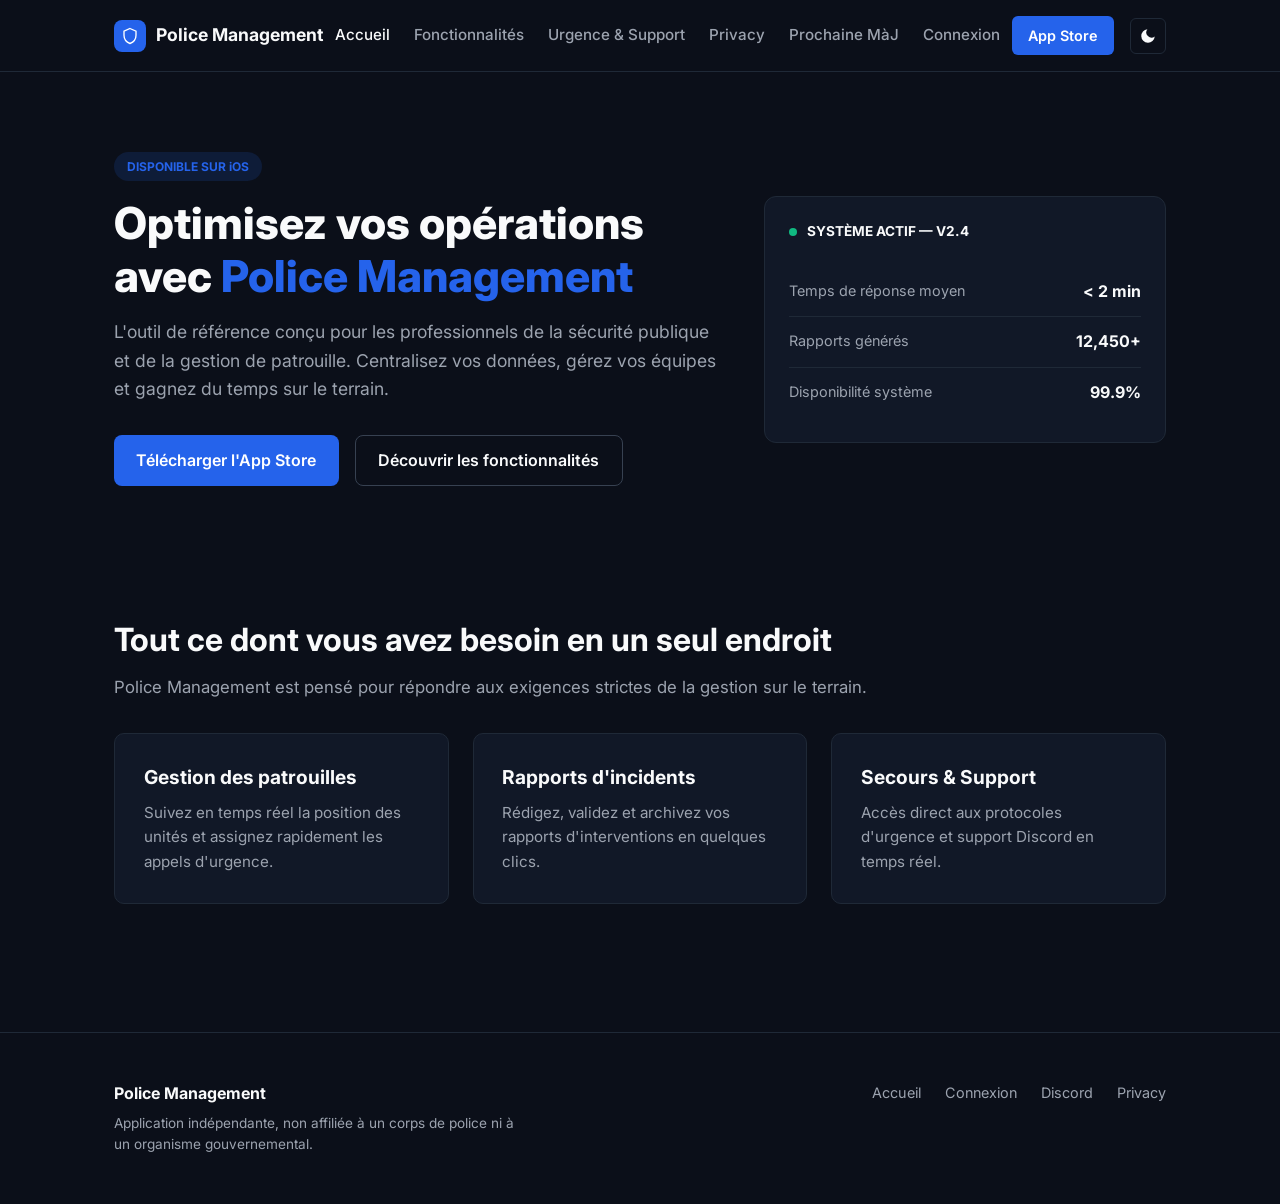
==== commit df46ee66: "uptade site web Sq16225" ====
--- a/index.html
+++ b/index.html
@@ -3,8 +3,8 @@
 <head>
 <meta charset="UTF-8">
 <meta name="viewport" content="width=device-width, initial-scale=1.0">
-<title>Police Management — L'outil essentiel pour les patrouilleurs</title>
-<meta name="description" content="Application mobile d'assistance et d'organisation pour les corps policiers et patrouilleurs.">
+<title>Police Management — L'application ultime pour la gestion policière</title>
+<meta name="description" content="Une plateforme tout-en-un pour la gestion de patrouille, rapports d'incidents et registres de détention.">
 <link rel="preconnect" href="https://fonts.googleapis.com">
 <link rel="preconnect" href="https://fonts.gstatic.com" crossorigin>
 <link href="https://fonts.googleapis.com/css2?family=Inter:wght@400;500;600;700;800&display=swap" rel="stylesheet">
@@ -40,102 +40,64 @@
   </div>
 </header>
 
-<main>
-  <!-- Hero Banner -->
-  <section class="hero">
-    <div class="wrap hero-grid">
-      <div class="hero-text">
-        <div class="hero-badge">Application mobile iOS</div>
-        <h1>L'assistant de terrain conçu pour les patrouilleurs.</h1>
-        <p>Police Management regroupe vos outils de consultation, d'organisation et de références réglementaires dans une interface rapide et sécurisée.</p>
-        <div class="hero-actions">
-          <a class="btn primary" href="https://apps.apple.com/ca/app/police-management/id6787241566?l=fr-CA" target="_blank" rel="noopener">Télécharger sur l'App Store</a>
-          <a class="btn secondary" href="https://discord.gg/bgrJVwPqyV" target="_blank" rel="noopener">Rejoindre le Discord</a>
+<section class="hero">
+  <div class="wrap">
+    <div class="hero-grid">
+      <div>
+        <div class="badge-pill">DISPONIBLE SUR iOS</div>
+        <h1 class="hero-title">Optimisez vos opérations avec <span>Police Management</span></h1>
+        <p class="hero-sub">L'outil de référence conçu pour les professionnels de la sécurité publique et de la gestion de patrouille. Centralisez vos données, gérez vos équipes et gagnez du temps sur le terrain.</p>
+        <div class="hero-buttons">
+          <a class="btn primary" href="https://apps.apple.com/ca/app/police-management/id6787241566?l=fr-CA" target="_blank" rel="noopener">Télécharger l'App Store</a>
+          <a class="btn secondary" href="fonctionnalites.html">Découvrir les fonctionnalités</a>
         </div>
       </div>
-      <div class="hero-preview">
-        <div class="mockup-card">
-          <div class="mockup-header">
-            <span class="dot"></span>
-            <span class="dot"></span>
-            <span class="dot"></span>
+      <div>
+        <div class="hero-card">
+          <div class="card-header">
+            <span class="status-dot"></span>
+            <strong>SYSTÈME ACTIF — V2.4</strong>
           </div>
-          <div class="mockup-body">
-            <div class="status-pill">Système opérationnel</div>
-            <h3>Accès rapide aux informations clés</h3>
-            <p style="color:var(--ink-dim); font-size:14px; margin-top:8px;">Recherche de codes, fiches mémo et outils d'intervention disponibles hors-ligne.</p>
+          <div class="card-body">
+            <div class="stat-row">
+              <span class="stat-label">Temps de réponse moyen</span>
+              <span class="stat-value">&lt; 2 min</span>
+            </div>
+            <div class="stat-row">
+              <span class="stat-label">Rapports générés</span>
+              <span class="stat-value">12,450+</span>
+            </div>
+            <div class="stat-row">
+              <span class="stat-label">Disponibilité système</span>
+              <span class="stat-value">99.9%</span>
+            </div>
           </div>
         </div>
       </div>
     </div>
-  </section>
+  </div>
+</section>
 
-  <!-- Nouveau Menu Interactif sous forme de Cartes -->
-  <section class="section">
-    <div class="wrap">
-      <div class="section-head">
-        <h2>Explorez la plateforme</h2>
-        <p>Accédez directement aux différentes sections de l'application.</p>
+<section class="section">
+  <div class="wrap">
+    <h2 class="section-title">Tout ce dont vous avez besoin en un seul endroit</h2>
+    <p class="section-desc">Police Management est pensé pour répondre aux exigences strictes de la gestion sur le terrain.</p>
+    <div class="grid-3">
+      <div class="feature-box">
+        <h3>Gestion des patrouilles</h3>
+        <p>Suivez en temps réel la position des unités et assignez rapidement les appels d'urgence.</p>
       </div>
-
-      <div class="menu-grid">
-        <a href="fonctionnalites.html" class="menu-card">
-          <div class="menu-icon">⚡</div>
-          <div class="menu-content">
-            <h3>Fonctionnalités</h3>
-            <p>Découvrez tous les outils intégrés pour vous épauler en patrouille.</p>
-          </div>
-          <span class="menu-arrow">→</span>
-        </a>
-
-        <a href="urgence.html" class="menu-card highlight">
-          <div class="menu-icon">🚨</div>
-          <div class="menu-content">
-            <h3>Urgence & Support</h3>
-            <p>Assistance immédiate et accès direct à la communauté Discord.</p>
-          </div>
-          <span class="menu-arrow">→</span>
-        </a>
-
-        <a href="prochaine-mise-a-jour.html" class="menu-card">
-          <div class="menu-icon">🚀</div>
-          <div class="menu-content">
-            <h3>Prochaine MàJ</h3>
-            <p>Consultez la feuille de route des futures fonctionnalités à venir.</p>
-          </div>
-          <span class="menu-arrow">→</span>
-        </a>
-
-        <a href="confidentialite.html" class="menu-card">
-          <div class="menu-icon">🛡️</div>
-          <div class="menu-content">
-            <h3>Confidentialité</h3>
-            <p>Découvrez comment nous protégeons l'ensemble de vos données.</p>
-          </div>
-          <span class="menu-arrow">→</span>
-        </a>
-
-        <a href="connexion.html" class="menu-card">
-          <div class="menu-icon">👤</div>
-          <div class="menu-content">
-            <h3>Espace Connexion</h3>
-            <p>Accédez à votre compte pour gérer vos préférences et accès.</p>
-          </div>
-          <span class="menu-arrow">→</span>
-        </a>
-
-        <a href="https://apps.apple.com/ca/app/police-management/id6787241566?l=fr-CA" target="_blank" class="menu-card store">
-          <div class="menu-icon">📲</div>
-          <div class="menu-content">
-            <h3>Télécharger l'App</h3>
-            <p>Disponible immédiatement sur l'App Store pour iOS.</p>
-          </div>
-          <span class="menu-arrow">↗</span>
-        </a>
+      <div class="feature-box">
+        <h3>Rapports d'incidents</h3>
+        <p>Rédigez, validez et archivez vos rapports d'interventions en quelques clics.</p>
+      </div>
+      <div class="feature-box">
+        <h3>Secours & Support</h3>
+        <p>Accès direct aux protocoles d'urgence et support Discord en temps réel.</p>
       </div>
     </div>
-  </section>
-</main>
+  </div>
+</section>
 
 <footer>
   <div class="wrap footer-row">
@@ -145,8 +107,6 @@
     </div>
     <div class="footer-links">
       <a href="index.html">Accueil</a>
-      <a href="fonctionnalites.html">Fonctionnalités</a>
-      <a href="urgence.html">Urgence</a>
       <a href="connexion.html">Connexion</a>
       <a href="https://discord.gg/bgrJVwPqyV" target="_blank" rel="noopener">Discord</a>
       <a href="confidentialite.html">Privacy</a>
@@ -156,4 +116,4 @@
 
 <script src="theme.js"></script>
 </body>
-</html>
+</html>
--- a/style.css
+++ b/style.css
@@ -1,79 +1,342 @@
-/* Grille du Menu */
-.menu-grid {
+:root {
+  --bg: #0b0f19;
+  --surface: #111827;
+  --surface-hover: #1f2937;
+  --border: #1f2937;
+  --border-light: #374151;
+  --ink: #f9fafb;
+  --ink-dim: #9ca3af;
+  --brand-blue: #2563eb;
+  --brand-blue-hover: #1d4ed8;
+  --red: #ef4444;
+  --green: #10b981;
+}
+
+[data-theme="light"] {
+  --bg: #ffffff;
+  --surface: #f3f4f6;
+  --surface-hover: #e5e7eb;
+  --border: #e5e7eb;
+  --border-light: #d1d5db;
+  --ink: #111827;
+  --ink-dim: #4b5563;
+  --brand-blue: #2563eb;
+  --brand-blue-hover: #1d4ed8;
+  --red: #dc2626;
+  --green: #059669;
+}
+
+* {
+  box-sizing: border-box;
+  margin: 0;
+  padding: 0;
+}
+
+body {
+  font-family: 'Inter', -apple-system, BlinkMacSystemFont, sans-serif;
+  background-color: var(--bg);
+  color: var(--ink);
+  line-height: 1.6;
+  transition: background-color 0.2s, color 0.2s;
+}
+
+.wrap {
+  max-width: 1100px;
+  margin: 0 auto;
+  padding: 0 1.5rem;
+}
+
+/* Navigation */
+.site-nav {
+  border-bottom: 1px solid var(--border);
+  background-color: var(--bg);
+  position: sticky;
+  top: 0;
+  z-index: 100;
+}
+
+.nav-row {
+  max-width: 1100px;
+  margin: 0 auto;
+  padding: 1rem 1.5rem;
+  display: flex;
+  align-items: center;
+  justify-content: space-between;
+}
+
+.brand {
+  display: flex;
+  align-items: center;
+  gap: 0.6rem;
+  font-weight: 700;
+  font-size: 1.1rem;
+  color: var(--ink);
+}
+
+.badge-mark {
+  width: 32px;
+  height: 32px;
+  background: var(--brand-blue);
+  border-radius: 8px;
+  display: flex;
+  align-items: center;
+  justify-content: center;
+}
+
+.badge-mark svg {
+  width: 18px;
+  height: 18px;
+}
+
+.links {
+  display: flex;
+  gap: 1.5rem;
+}
+
+.links a {
+  color: var(--ink-dim);
+  text-decoration: none;
+  font-size: 0.95rem;
+  font-weight: 500;
+  transition: color 0.15s;
+}
+
+.links a:hover, .links a.active {
+  color: var(--ink);
+}
+
+.nav-right {
+  display: flex;
+  align-items: center;
+  gap: 1rem;
+}
+
+.nav-cta {
+  background: var(--brand-blue);
+  color: #fff;
+  padding: 0.5rem 1rem;
+  border-radius: 6px;
+  text-decoration: none;
+  font-size: 0.9rem;
+  font-weight: 600;
+  transition: background 0.15s;
+}
+
+.nav-cta:hover {
+  background: var(--brand-blue-hover);
+}
+
+.theme-toggle {
+  background: none;
+  border: 1px solid var(--border);
+  color: var(--ink);
+  width: 36px;
+  height: 36px;
+  border-radius: 6px;
+  cursor: pointer;
+  display: flex;
+  align-items: center;
+  justify-content: center;
+}
+
+.icon-sun { display: none; width: 18px; height: 18px; }
+.icon-moon { display: block; width: 18px; height: 18px; }
+
+[data-theme="light"] .icon-sun { display: block; }
+[data-theme="light"] .icon-moon { display: none; }
+
+/* Hero */
+.hero {
+  padding: 5rem 0 4rem;
+}
+
+.hero-grid {
+  display: grid;
+  grid-template-columns: 1.2fr 0.8fr;
+  gap: 3rem;
+  align-items: center;
+}
+
+.badge-pill {
+  display: inline-block;
+  background: rgba(37, 99, 235, 0.15);
+  color: var(--brand-blue);
+  font-weight: 700;
+  font-size: 0.75rem;
+  padding: 0.3rem 0.8rem;
+  border-radius: 999px;
+  margin-bottom: 1rem;
+}
+
+.hero-title {
+  font-size: 2.75rem;
+  font-weight: 800;
+  line-height: 1.2;
+  margin-bottom: 1rem;
+}
+
+.hero-title span {
+  color: var(--brand-blue);
+}
+
+.hero-sub {
+  font-size: 1.1rem;
+  color: var(--ink-dim);
+  margin-bottom: 2rem;
+}
+
+.hero-buttons {
+  display: flex;
+  gap: 1rem;
+}
+
+.btn {
+  display: inline-flex;
+  align-items: center;
+  padding: 0.75rem 1.4rem;
+  border-radius: 8px;
+  font-weight: 600;
+  text-decoration: none;
+  transition: transform 0.1s, background 0.15s;
+}
+
+.btn.primary {
+  background: var(--brand-blue);
+  color: #fff;
+}
+
+.btn.primary:hover {
+  background: var(--brand-blue-hover);
+}
+
+.btn.secondary {
+  border: 1px solid var(--border-light);
+  color: var(--ink);
+}
+
+.hero-card {
+  background: var(--surface);
+  border: 1px solid var(--border);
+  border-radius: 12px;
+  padding: 1.5rem;
+}
+
+.card-header {
+  display: flex;
+  align-items: center;
+  gap: 0.6rem;
+  margin-bottom: 1.5rem;
+  font-size: 0.85rem;
+}
+
+.status-dot {
+  width: 8px;
+  height: 8px;
+  background: var(--green);
+  border-radius: 50%;
+}
+
+.stat-row {
+  display: flex;
+  justify-content: space-between;
+  padding: 0.75rem 0;
+  border-bottom: 1px solid var(--border);
+}
+
+.stat-row:last-child {
+  border-bottom: none;
+}
+
+.stat-label { color: var(--ink-dim); font-size: 0.9rem; }
+.stat-value { font-weight: 700; }
+
+/* Sections */
+.section {
+  padding: 4rem 0;
+}
+
+.section-title {
+  font-size: 2rem;
+  font-weight: 700;
+  margin-bottom: 0.5rem;
+}
+
+.section-desc {
+  color: var(--ink-dim);
+  font-size: 1.05rem;
+}
+
+.grid-3 {
   display: grid;
   grid-template-columns: repeat(auto-fit, minmax(300px, 1fr));
-  gap: 20px;
-  margin-top: 32px;
-}
-
-/* Cartes interactives */
-.menu-card {
-  display: flex;
-  align-items: center;
-  gap: 16px;
-  padding: 24px;
-  background: var(--bg-card, #ffffff);
-  border: 1px solid var(--border, #e5e7eb);
-  border-radius: 16px;
+  gap: 1.5rem;
+  margin-top: 2rem;
+}
+
+.grid-2 {
+  display: grid;
+  grid-template-columns: repeat(auto-fit, minmax(400px, 1fr));
+  gap: 1.5rem;
+}
+
+.feature-box {
+  background: var(--surface);
+  border: 1px solid var(--border);
+  padding: 1.8rem;
+  border-radius: 10px;
+}
+
+.feature-box h3 {
+  margin-bottom: 0.5rem;
+  font-size: 1.2rem;
+}
+
+.feature-box p {
+  color: var(--ink-dim);
+  font-size: 0.95rem;
+}
+
+/* Footer */
+footer {
+  border-top: 1px solid var(--border);
+  padding: 3rem 0;
+  margin-top: 4rem;
+}
+
+.footer-row {
+  display: flex;
+  justify-content: space-between;
+  align-items: flex-start;
+}
+
+.footer-brand {
+  font-weight: 700;
+  margin-bottom: 0.4rem;
+}
+
+.footer-disclaimer {
+  color: var(--ink-dim);
+  font-size: 0.85rem;
+  max-width: 400px;
+}
+
+.footer-links {
+  display: flex;
+  gap: 1.5rem;
+}
+
+.footer-links a {
+  color: var(--ink-dim);
   text-decoration: none;
-  color: inherit;
-  transition: transform 0.2s ease, border-color 0.2s ease, box-shadow 0.2s ease;
-}
-
-.menu-card:hover {
-  transform: translateY(-4px);
-  border-color: var(--primary, #0066ff);
-  box-shadow: 0 12px 24px -10px rgba(0, 0, 0, 0.08);
-}
-
-/* Icônes et Flèches */
-.menu-icon {
-  font-size: 28px;
-  display: flex;
-  align-items: center;
-  justify-content: center;
-  width: 52px;
-  height: 52px;
-  border-radius: 12px;
-  background: var(--bg-subtle, #f3f4f6);
-  flex-shrink: 0;
-}
-
-.menu-content h3 {
-  margin: 0 0 4px 0;
-  font-size: 17px;
-  font-weight: 700;
-}
-
-.menu-content p {
-  margin: 0;
-  font-size: 13px;
-  color: var(--ink-dim, #6b7280);
-  line-height: 1.4;
-}
-
-.menu-arrow {
-  margin-left: auto;
-  font-size: 18px;
-  font-weight: 700;
-  color: var(--ink-dim, #9ca3af);
-  transition: transform 0.2s ease, color 0.2s ease;
-}
-
-.menu-card:hover .menu-arrow {
-  color: var(--primary, #0066ff);
-  transform: translateX(4px);
-}
-
-/* Variations visuelles */
-.menu-card.highlight {
-  border-color: rgba(239, 68, 68, 0.3);
-}
-
-.menu-card.highlight:hover {
-  border-color: #ef4444;
-}
-
-.menu-card.store {
-  background: linear-gradient(135deg, rgba(0, 102, 255, 0.05), transparent);
-}
+  font-size: 0.9rem;
+}
+
+.footer-links a:hover {
+  color: var(--ink);
+}
+
+/* Responsive */
+@media (max-width: 768px) {
+  .hero-grid { grid-template-columns: 1fr; }
+  .links { display: none; }
+}
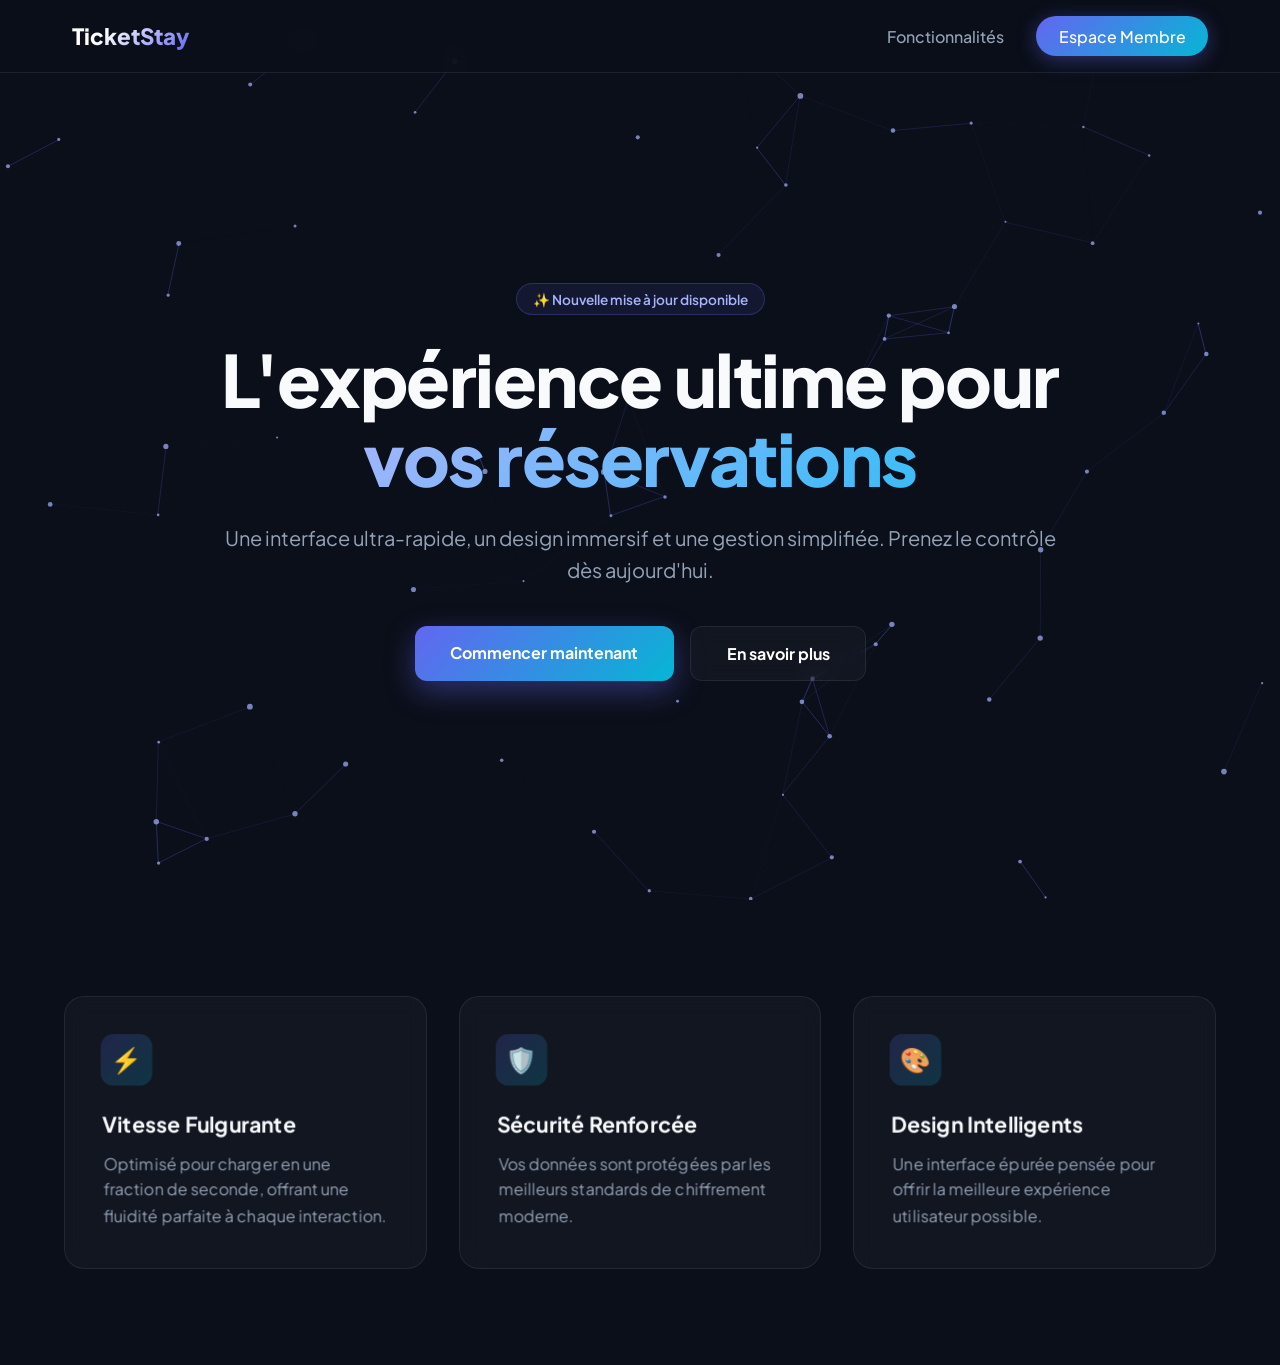
==== commit abdd126d: "uptade de la mise en page de l'application SQ16225" ====
--- a/index.html
+++ b/index.html
@@ -3,117 +3,400 @@
 <head>
 <meta charset="UTF-8">
 <meta name="viewport" content="width=device-width, initial-scale=1.0">
-<title>Police Management — L'application ultime pour la gestion policière</title>
-<meta name="description" content="Une plateforme tout-en-un pour la gestion de patrouille, rapports d'incidents et registres de détention.">
+<title>TicketStay — La plateforme de gestion nouvelle génération</title>
+<meta name="description" content="Découvrez TicketStay. Une expérience fluide, moderne et interactive.">
 <link rel="preconnect" href="https://fonts.googleapis.com">
 <link rel="preconnect" href="https://fonts.gstatic.com" crossorigin>
-<link href="https://fonts.googleapis.com/css2?family=Inter:wght@400;500;600;700;800&display=swap" rel="stylesheet">
-<link rel="stylesheet" href="style.css">
+<link href="https://fonts.googleapis.com/css2?family=Plus+Jakarta+Sans:wght@400;500;600;700;800&display=swap" rel="stylesheet">
+
+<style>
+  :root {
+    --bg-dark: #0b0f19;
+    --card-bg: rgba(255, 255, 255, 0.03);
+    --card-border: rgba(255, 255, 255, 0.08);
+    --primary: #6366f1;
+    --primary-glow: rgba(99, 102, 241, 0.4);
+    --accent: #06b6d4;
+    --text-main: #f8fafc;
+    --text-muted: #94a3b8;
+  }
+
+  * { box-sizing: border-box; margin: 0; padding: 0; }
+  body {
+    font-family: 'Plus Jakarta Sans', sans-serif;
+    background-color: var(--bg-dark);
+    color: var(--text-main);
+    overflow-x: hidden;
+  }
+
+  /* Canvas de fond interactif */
+  #hero-canvas {
+    position: absolute;
+    top: 0;
+    left: 0;
+    width: 100%;
+    height: 100vh;
+    z-index: 1;
+    pointer-events: none;
+  }
+
+  /* Navigation */
+  header {
+    position: fixed;
+    top: 0;
+    width: 100%;
+    z-index: 100;
+    backdrop-filter: blur(12px);
+    background: rgba(11, 15, 25, 0.7);
+    border-bottom: 1px solid var(--card-border);
+  }
+  .nav-container {
+    max-width: 1200px;
+    margin: 0 auto;
+    display: flex;
+    justify-content: space-between;
+    align-items: center;
+    padding: 1rem 2rem;
+  }
+  .logo {
+    font-weight: 800;
+    font-size: 1.4rem;
+    background: linear-gradient(135deg, #fff 30%, var(--primary));
+    -webkit-background-clip: text;
+    -webkit-text-fill-color: transparent;
+    text-decoration: none;
+  }
+  .nav-links { display: flex; gap: 2rem; align-items: center; }
+  .nav-links a {
+    color: var(--text-muted);
+    text-decoration: none;
+    font-weight: 500;
+    transition: color 0.3s;
+  }
+  .nav-links a:hover { color: #fff; }
+  .btn-nav {
+    background: linear-gradient(135deg, var(--primary), var(--accent));
+    color: #fff !important;
+    padding: 0.6rem 1.4rem;
+    border-radius: 50px;
+    font-weight: 600;
+    box-shadow: 0 4px 20px var(--primary-glow);
+    transition: transform 0.2s, box-shadow 0.2s !important;
+  }
+  .btn-nav:hover {
+    transform: translateY(-2px);
+    box-shadow: 0 6px 25px rgba(99, 102, 241, 0.6);
+  }
+
+  /* Hero Section */
+  .hero {
+    position: relative;
+    min-height: 100vh;
+    display: flex;
+    align-items: center;
+    justify-content: center;
+    text-align: center;
+    padding: 8rem 1.5rem 4rem;
+    z-index: 2;
+  }
+  .hero-content { max-width: 850px; }
+  
+  .badge-new {
+    display: inline-flex;
+    align-items: center;
+    gap: 0.5rem;
+    padding: 0.4rem 1rem;
+    border-radius: 50px;
+    background: rgba(99, 102, 241, 0.1);
+    border: 1px solid rgba(99, 102, 241, 0.3);
+    color: #a5b4fc;
+    font-size: 0.85rem;
+    font-weight: 600;
+    margin-bottom: 1.5rem;
+    animation: pulse 2s infinite;
+  }
+
+  h1 {
+    font-size: clamp(2.5rem, 6vw, 4.5rem);
+    font-weight: 800;
+    line-height: 1.1;
+    margin-bottom: 1.5rem;
+    letter-spacing: -0.02em;
+  }
+  h1 span {
+    background: linear-gradient(135deg, #a5b4fc 0%, #38bdf8 100%);
+    -webkit-background-clip: text;
+    -webkit-text-fill-color: transparent;
+  }
+
+  .subtitle {
+    font-size: 1.25rem;
+    color: var(--text-muted);
+    margin-bottom: 2.5rem;
+    line-height: 1.6;
+  }
+
+  .cta-group {
+    display: flex;
+    gap: 1rem;
+    justify-content: center;
+    flex-wrap: wrap;
+  }
+  .btn-hero {
+    padding: 1rem 2.2rem;
+    border-radius: 12px;
+    font-weight: 700;
+    font-size: 1rem;
+    text-decoration: none;
+    transition: all 0.3s cubic-bezier(0.4, 0, 0.2, 1);
+  }
+  .btn-hero.primary {
+    background: linear-gradient(135deg, var(--primary), var(--accent));
+    color: #fff;
+    box-shadow: 0 10px 30px var(--primary-glow);
+  }
+  .btn-hero.primary:hover {
+    transform: translateY(-3px) scale(1.02);
+    box-shadow: 0 15px 40px rgba(99, 102, 241, 0.6);
+  }
+  .btn-hero.secondary {
+    background: var(--card-bg);
+    border: 1px solid var(--card-border);
+    color: #fff;
+    backdrop-filter: blur(10px);
+  }
+  .btn-hero.secondary:hover {
+    background: rgba(255, 255, 255, 0.08);
+    transform: translateY(-3px);
+  }
+
+  /* Section Grille 3D Interactive */
+  .features-section {
+    position: relative;
+    z-index: 2;
+    max-width: 1200px;
+    margin: 0 auto;
+    padding: 6rem 1.5rem;
+  }
+  .grid {
+    display: grid;
+    grid-template-columns: repeat(auto-fit, minmax(300px, 1fr));
+    gap: 2rem;
+  }
+
+  /* Effet Card 3D Tilt */
+  .card {
+    background: var(--card-bg);
+    border: 1px solid var(--card-border);
+    padding: 2.5rem;
+    border-radius: 20px;
+    backdrop-filter: blur(10px);
+    transition: transform 0.1s ease, border-color 0.3s ease;
+    transform-style: preserve-3d;
+    perspective: 1000px;
+    cursor: pointer;
+  }
+  .card:hover {
+    border-color: rgba(99, 102, 241, 0.4);
+  }
+  .card-icon {
+    width: 50px;
+    height: 50px;
+    border-radius: 12px;
+    background: linear-gradient(135deg, rgba(99, 102, 241, 0.2), rgba(6, 182, 212, 0.2));
+    display: flex;
+    align-items: center;
+    justify-content: center;
+    font-size: 1.5rem;
+    margin-bottom: 1.5rem;
+    transform: translateZ(30px);
+  }
+  .card h3 {
+    font-size: 1.3rem;
+    margin-bottom: 0.8rem;
+    transform: translateZ(20px);
+  }
+  .card p {
+    color: var(--text-muted);
+    line-height: 1.6;
+    transform: translateZ(10px);
+  }
+
+  @keyframes pulse {
+    0%, 100% { opacity: 1; }
+    50% { opacity: 0.5; }
+  }
+</style>
 </head>
 <body>
 
-<header class="site-nav">
-  <div class="nav-row">
-    <a href="index.html" class="brand" style="text-decoration:none;">
-      <span class="badge-mark">
-        <svg viewBox="0 0 24 24" fill="none" xmlns="http://www.w3.org/2000/svg">
-          <path d="M12 2L20 5.5V11C20 16 16.6 20.2 12 22C7.4 20.2 4 16 4 11V5.5L12 2Z" stroke="#ffffff" stroke-width="1.8" fill="none"/>
-        </svg>
-      </span>
-      Police Management
-    </a>
-    <nav class="links">
-      <a href="index.html" class="active">Accueil</a>
+<header>
+  <div class="nav-container">
+    <a href="index.html" class="logo">TicketStay</a>
+    <nav class="nav-links">
       <a href="fonctionnalites.html">Fonctionnalités</a>
-      <a href="urgence.html">Urgence & Support</a>
-      <a href="confidentialite.html">Privacy</a>
-      <a href="prochaine-mise-a-jour.html">Prochaine MàJ</a>
-      <a href="connexion.html">Connexion</a>
+      <a href="connexion.html" class="btn-nav">Espace Membre</a>
     </nav>
-    <div class="nav-right">
-      <a class="nav-cta" href="https://apps.apple.com/ca/app/police-management/id6787241566?l=fr-CA" target="_blank" rel="noopener">App Store</a>
-      <button class="theme-toggle" id="theme-toggle" type="button" aria-label="Changer de thème">
-        <svg class="icon-sun" viewBox="0 0 24 24" fill="none" stroke="currentColor" stroke-width="2" stroke-linecap="round"><circle cx="12" cy="12" r="4"/><path d="M12 2v2M12 20v2M4.9 4.9l1.4 1.4M17.7 17.7l1.4 1.4M2 12h2M20 12h2M4.9 19.1l1.4-1.4M17.7 6.3l1.4-1.4"/></svg>
-        <svg class="icon-moon" viewBox="0 0 24 24" fill="currentColor"><path d="M21 12.8A9 9 0 1 1 11.2 3a7 7 0 0 0 9.8 9.8z"/></svg>
-      </button>
-    </div>
   </div>
 </header>
 
+<!-- Canvas réactif pour les particules -->
+<canvas id="hero-canvas"></canvas>
+
 <section class="hero">
-  <div class="wrap">
-    <div class="hero-grid">
-      <div>
-        <div class="badge-pill">DISPONIBLE SUR iOS</div>
-        <h1 class="hero-title">Optimisez vos opérations avec <span>Police Management</span></h1>
-        <p class="hero-sub">L'outil de référence conçu pour les professionnels de la sécurité publique et de la gestion de patrouille. Centralisez vos données, gérez vos équipes et gagnez du temps sur le terrain.</p>
-        <div class="hero-buttons">
-          <a class="btn primary" href="https://apps.apple.com/ca/app/police-management/id6787241566?l=fr-CA" target="_blank" rel="noopener">Télécharger l'App Store</a>
-          <a class="btn secondary" href="fonctionnalites.html">Découvrir les fonctionnalités</a>
-        </div>
-      </div>
-      <div>
-        <div class="hero-card">
-          <div class="card-header">
-            <span class="status-dot"></span>
-            <strong>SYSTÈME ACTIF — V2.4</strong>
-          </div>
-          <div class="card-body">
-            <div class="stat-row">
-              <span class="stat-label">Temps de réponse moyen</span>
-              <span class="stat-value">&lt; 2 min</span>
-            </div>
-            <div class="stat-row">
-              <span class="stat-label">Rapports générés</span>
-              <span class="stat-value">12,450+</span>
-            </div>
-            <div class="stat-row">
-              <span class="stat-label">Disponibilité système</span>
-              <span class="stat-value">99.9%</span>
-            </div>
-          </div>
-        </div>
-      </div>
+  <div class="hero-content">
+    <div class="badge-new">✨ Nouvelle mise à jour disponible</div>
+    <h1>L'expérience ultime pour <span>vos réservations</span></h1>
+    <p class="subtitle">Une interface ultra-rapide, un design immersif et une gestion simplifiée. Prenez le contrôle dès aujourd'hui.</p>
+    <div class="cta-group">
+      <a href="connexion.html" class="btn-hero primary">Commencer maintenant</a>
+      <a href="fonctionnalites.html" class="btn-hero secondary">En savoir plus</a>
     </div>
   </div>
 </section>
 
-<section class="section">
-  <div class="wrap">
-    <h2 class="section-title">Tout ce dont vous avez besoin en un seul endroit</h2>
-    <p class="section-desc">Police Management est pensé pour répondre aux exigences strictes de la gestion sur le terrain.</p>
-    <div class="grid-3">
-      <div class="feature-box">
-        <h3>Gestion des patrouilles</h3>
-        <p>Suivez en temps réel la position des unités et assignez rapidement les appels d'urgence.</p>
-      </div>
-      <div class="feature-box">
-        <h3>Rapports d'incidents</h3>
-        <p>Rédigez, validez et archivez vos rapports d'interventions en quelques clics.</p>
-      </div>
-      <div class="feature-box">
-        <h3>Secours & Support</h3>
-        <p>Accès direct aux protocoles d'urgence et support Discord en temps réel.</p>
-      </div>
+<section class="features-section">
+  <div class="grid">
+    
+    <div class="card" data-tilt>
+      <div class="card-icon">⚡</div>
+      <h3>Vitesse Fulgurante</h3>
+      <p>Optimisé pour charger en une fraction de seconde, offrant une fluidité parfaite à chaque interaction.</p>
     </div>
+
+    <div class="card" data-tilt>
+      <div class="card-icon">🛡️</div>
+      <h3>Sécurité Renforcée</h3>
+      <p>Vos données sont protégées par les meilleurs standards de chiffrement moderne.</p>
+    </div>
+
+    <div class="card" data-tilt>
+      <div class="card-icon">🎨</div>
+      <h3>Design Intelligents</h3>
+      <p>Une interface épurée pensée pour offrir la meilleure expérience utilisateur possible.</p>
+    </div>
+
   </div>
 </section>
 
-<footer>
-  <div class="wrap footer-row">
-    <div>
-      <div class="footer-brand">Police Management</div>
-      <p class="footer-disclaimer">Application indépendante, non affiliée à un corps de police ni à un organisme gouvernemental.</p>
-    </div>
-    <div class="footer-links">
-      <a href="index.html">Accueil</a>
-      <a href="connexion.html">Connexion</a>
-      <a href="https://discord.gg/bgrJVwPqyV" target="_blank" rel="noopener">Discord</a>
-      <a href="confidentialite.html">Privacy</a>
-    </div>
-  </div>
-</footer>
-
-<script src="theme.js"></script>
+<script>
+  /* --------------------------------------------------
+     1. Animation Canvas Interactif (Particules & Souris)
+  -------------------------------------------------- */
+  const canvas = document.getElementById('hero-canvas');
+  const ctx = canvas.getContext('2d');
+
+  function resizeCanvas() {
+    canvas.width = window.innerWidth;
+    canvas.height = window.innerHeight;
+  }
+  resizeCanvas();
+  window.addEventListener('resize', resizeCanvas);
+
+  const particles = [];
+  const mouse = { x: null, y: null, radius: 150 };
+
+  window.addEventListener('mousemove', (e) => {
+    mouse.x = e.x;
+    mouse.y = e.y;
+  });
+
+  class Particle {
+    constructor() {
+      this.x = Math.random() * canvas.width;
+      this.y = Math.random() * canvas.height;
+      this.size = Math.random() * 2 + 1;
+      this.baseX = this.x;
+      this.baseY = this.y;
+      this.vx = (Math.random() - 0.5) * 1;
+      this.vy = (Math.random() - 0.5) * 1;
+    }
+
+    draw() {
+      ctx.fillStyle = 'rgba(165, 180, 252, 0.7)';
+      ctx.beginPath();
+      ctx.arc(this.x, this.y, this.size, 0, Math.PI * 2);
+      ctx.closePath();
+      ctx.fill();
+    }
+
+    update() {
+      this.x += this.vx;
+      this.y += this.vy;
+
+      if (this.x < 0 || this.x > canvas.width) this.vx *= -1;
+      if (this.y < 0 || this.y > canvas.height) this.vy *= -1;
+
+      // Interaction avec la souris
+      let dx = mouse.x - this.x;
+      let dy = mouse.y - this.y;
+      let distance = Math.sqrt(dx * dx + dy * dy);
+      if (distance < mouse.radius) {
+        const force = (mouse.radius - distance) / mouse.radius;
+        const directionX = dx / distance;
+        const directionY = dy / distance;
+        this.x -= directionX * force * 5;
+        this.y -= directionY * force * 5;
+      }
+    }
+  }
+
+  for (let i = 0; i < 70; i++) {
+    particles.push(new Particle());
+  }
+
+  function animate() {
+    ctx.clearRect(0, 0, canvas.width, canvas.height);
+    
+    // Relier les particules proches
+    for (let a = 0; a < particles.length; a++) {
+      for (let b = a; b < particles.length; b++) {
+        let dx = particles[a].x - particles[b].x;
+        let dy = particles[a].y - particles[b].y;
+        let dist = Math.sqrt(dx * dx + dy * dy);
+
+        if (dist < 120) {
+          ctx.strokeStyle = `rgba(99, 102, 241, ${1 - dist / 120})`;
+          ctx.lineWidth = 0.5;
+          ctx.beginPath();
+          ctx.moveTo(particles[a].x, particles[a].y);
+          ctx.lineTo(particles[b].x, particles[b].y);
+          ctx.stroke();
+        }
+      }
+    }
+
+    particles.forEach(p => {
+      p.update();
+      p.draw();
+    });
+
+    requestAnimationFrame(animate);
+  }
+  animate();
+
+  /* --------------------------------------------------
+     2. Effet 3D Tilt sur les cartes au survol
+  -------------------------------------------------- */
+  const cards = document.querySelectorAll('.card');
+
+  cards.forEach(card => {
+    card.addEventListener('mousemove', (e) => {
+      const rect = card.getBoundingClientRect();
+      const x = e.clientX - rect.left - rect.width / 2;
+      const y = e.clientY - rect.top - rect.height / 2;
+      
+      const tiltX = (y / rect.height) * -20;
+      const tiltY = (x / rect.width) * 20;
+
+      card.style.transform = `rotateX(${tiltX}deg) rotateY(${tiltY}deg)`;
+    });
+
+    card.addEventListener('mouseleave', () => {
+      card.style.transform = `rotateX(0deg) rotateY(0deg)`;
+    });
+  });
+</script>
+
 </body>
-</html>+</html>
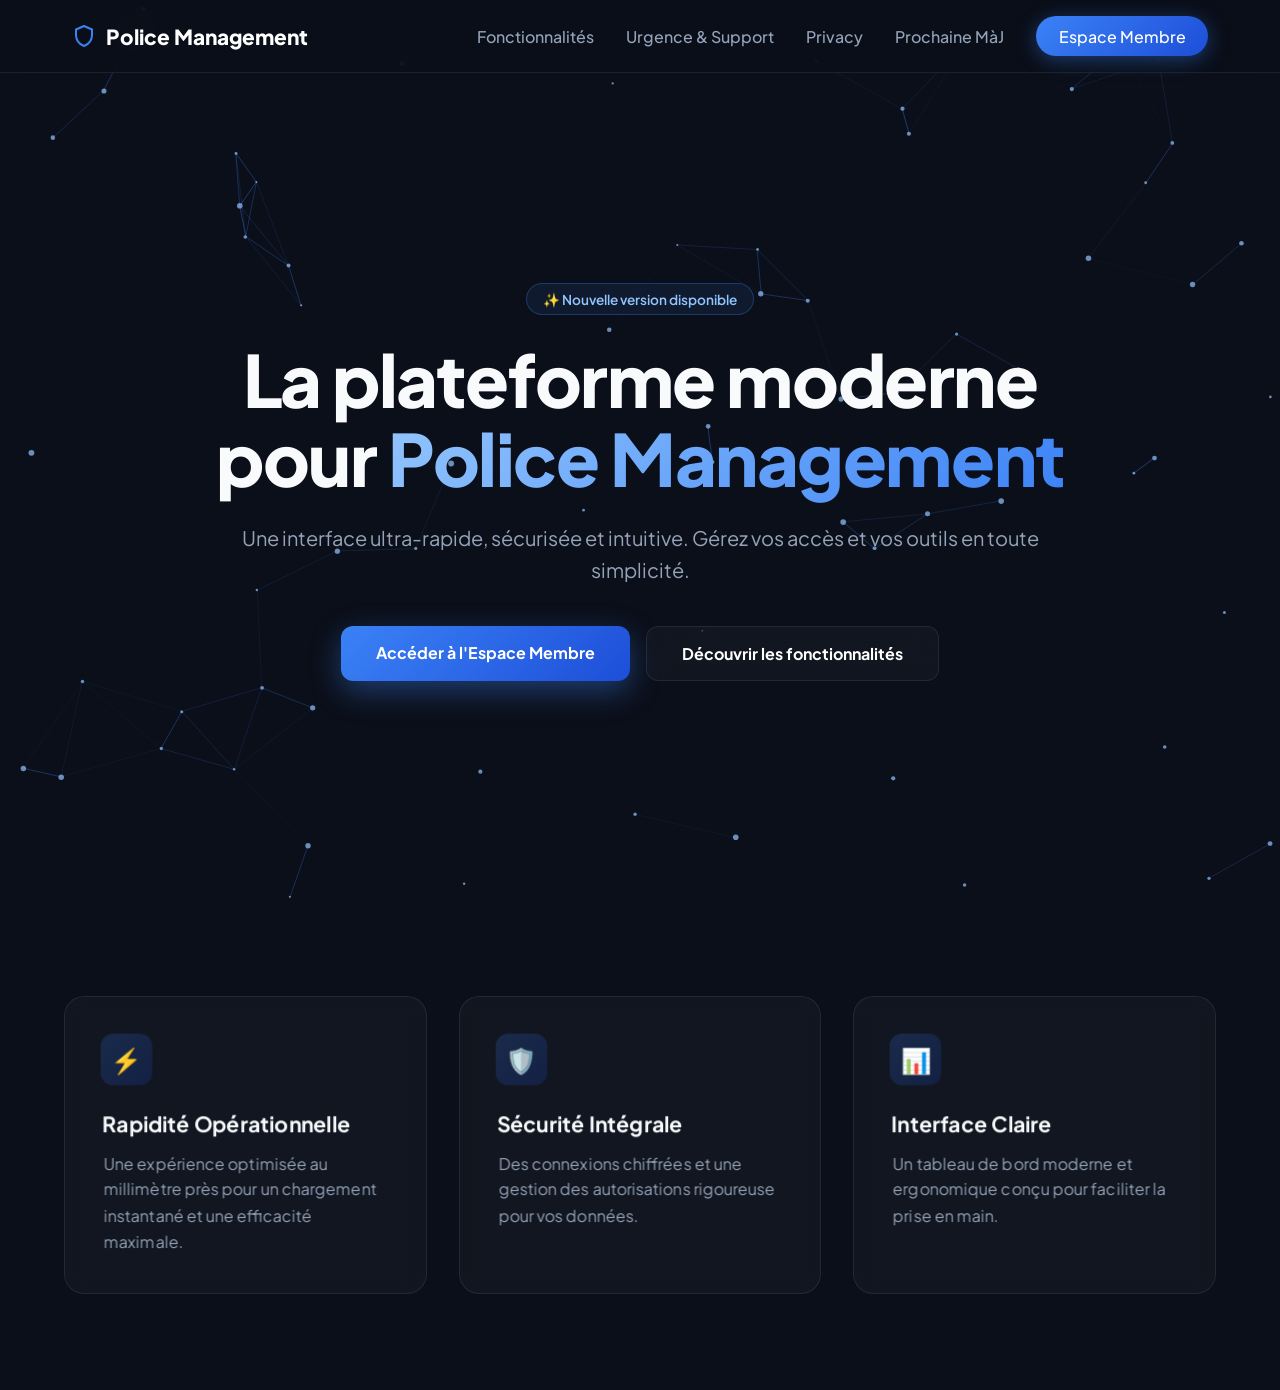
==== commit f187222f: "Update index.html" ====
--- a/index.html
+++ b/index.html
@@ -3,8 +3,8 @@
 <head>
 <meta charset="UTF-8">
 <meta name="viewport" content="width=device-width, initial-scale=1.0">
-<title>TicketStay — La plateforme de gestion nouvelle génération</title>
-<meta name="description" content="Découvrez TicketStay. Une expérience fluide, moderne et interactive.">
+<title>Police Management — La plateforme de gestion nouvelle génération</title>
+<meta name="description" content="Découvrez Police Management. Une expérience fluide, moderne et sécurisée.">
 <link rel="preconnect" href="https://fonts.googleapis.com">
 <link rel="preconnect" href="https://fonts.gstatic.com" crossorigin>
 <link href="https://fonts.googleapis.com/css2?family=Plus+Jakarta+Sans:wght@400;500;600;700;800&display=swap" rel="stylesheet">
@@ -14,9 +14,9 @@
     --bg-dark: #0b0f19;
     --card-bg: rgba(255, 255, 255, 0.03);
     --card-border: rgba(255, 255, 255, 0.08);
-    --primary: #6366f1;
-    --primary-glow: rgba(99, 102, 241, 0.4);
-    --accent: #06b6d4;
+    --primary: #3b82f6;
+    --primary-glow: rgba(59, 130, 246, 0.4);
+    --accent: #1d4ed8;
     --text-main: #f8fafc;
     --text-muted: #94a3b8;
   }
@@ -59,12 +59,18 @@
     padding: 1rem 2rem;
   }
   .logo {
+    display: flex;
+    align-items: center;
+    gap: 0.6rem;
     font-weight: 800;
-    font-size: 1.4rem;
-    background: linear-gradient(135deg, #fff 30%, var(--primary));
-    -webkit-background-clip: text;
-    -webkit-text-fill-color: transparent;
+    font-size: 1.3rem;
+    color: #fff;
     text-decoration: none;
+  }
+  .logo svg {
+    width: 24px;
+    height: 24px;
+    stroke: var(--primary);
   }
   .nav-links { display: flex; gap: 2rem; align-items: center; }
   .nav-links a {
@@ -85,7 +91,7 @@
   }
   .btn-nav:hover {
     transform: translateY(-2px);
-    box-shadow: 0 6px 25px rgba(99, 102, 241, 0.6);
+    box-shadow: 0 6px 25px rgba(59, 130, 246, 0.6);
   }
 
   /* Hero Section */
@@ -107,9 +113,9 @@
     gap: 0.5rem;
     padding: 0.4rem 1rem;
     border-radius: 50px;
-    background: rgba(99, 102, 241, 0.1);
-    border: 1px solid rgba(99, 102, 241, 0.3);
-    color: #a5b4fc;
+    background: rgba(59, 130, 246, 0.1);
+    border: 1px solid rgba(59, 130, 246, 0.3);
+    color: #93c5fd;
     font-size: 0.85rem;
     font-weight: 600;
     margin-bottom: 1.5rem;
@@ -124,7 +130,7 @@
     letter-spacing: -0.02em;
   }
   h1 span {
-    background: linear-gradient(135deg, #a5b4fc 0%, #38bdf8 100%);
+    background: linear-gradient(135deg, #93c5fd 0%, #3b82f6 100%);
     -webkit-background-clip: text;
     -webkit-text-fill-color: transparent;
   }
@@ -157,7 +163,7 @@
   }
   .btn-hero.primary:hover {
     transform: translateY(-3px) scale(1.02);
-    box-shadow: 0 15px 40px rgba(99, 102, 241, 0.6);
+    box-shadow: 0 15px 40px rgba(59, 130, 246, 0.6);
   }
   .btn-hero.secondary {
     background: var(--card-bg);
@@ -197,13 +203,13 @@
     cursor: pointer;
   }
   .card:hover {
-    border-color: rgba(99, 102, 241, 0.4);
+    border-color: rgba(59, 130, 246, 0.4);
   }
   .card-icon {
     width: 50px;
     height: 50px;
     border-radius: 12px;
-    background: linear-gradient(135deg, rgba(99, 102, 241, 0.2), rgba(6, 182, 212, 0.2));
+    background: linear-gradient(135deg, rgba(59, 130, 246, 0.2), rgba(29, 78, 216, 0.2));
     display: flex;
     align-items: center;
     justify-content: center;
@@ -232,9 +238,17 @@
 
 <header>
   <div class="nav-container">
-    <a href="index.html" class="logo">TicketStay</a>
+    <a href="index.html" class="logo">
+      <svg viewBox="0 0 24 24" fill="none" xmlns="http://www.w3.org/2000/svg">
+        <path d="M12 2L20 5.5V11C20 16 16.6 20.2 12 22C7.4 20.2 4 16 4 11V5.5L12 2Z" stroke-width="2" stroke-linecap="round" stroke-linejoin="round"/>
+      </svg>
+      Police Management
+    </a>
     <nav class="nav-links">
       <a href="fonctionnalites.html">Fonctionnalités</a>
+      <a href="urgence.html">Urgence & Support</a>
+      <a href="confidentialite.html">Privacy</a>
+      <a href="prochaine-mise-a-jour.html">Prochaine MàJ</a>
       <a href="connexion.html" class="btn-nav">Espace Membre</a>
     </nav>
   </div>
@@ -245,12 +259,12 @@
 
 <section class="hero">
   <div class="hero-content">
-    <div class="badge-new">✨ Nouvelle mise à jour disponible</div>
-    <h1>L'expérience ultime pour <span>vos réservations</span></h1>
-    <p class="subtitle">Une interface ultra-rapide, un design immersif et une gestion simplifiée. Prenez le contrôle dès aujourd'hui.</p>
+    <div class="badge-new">✨ Nouvelle version disponible</div>
+    <h1>La plateforme moderne pour <span>Police Management</span></h1>
+    <p class="subtitle">Une interface ultra-rapide, sécurisée et intuitive. Gérez vos accès et vos outils en toute simplicité.</p>
     <div class="cta-group">
-      <a href="connexion.html" class="btn-hero primary">Commencer maintenant</a>
-      <a href="fonctionnalites.html" class="btn-hero secondary">En savoir plus</a>
+      <a href="connexion.html" class="btn-hero primary">Accéder à l'Espace Membre</a>
+      <a href="fonctionnalites.html" class="btn-hero secondary">Découvrir les fonctionnalités</a>
     </div>
   </div>
 </section>
@@ -260,20 +274,20 @@
     
     <div class="card" data-tilt>
       <div class="card-icon">⚡</div>
-      <h3>Vitesse Fulgurante</h3>
-      <p>Optimisé pour charger en une fraction de seconde, offrant une fluidité parfaite à chaque interaction.</p>
+      <h3>Rapidité Opérationnelle</h3>
+      <p>Une expérience optimisée au millimètre près pour un chargement instantané et une efficacité maximale.</p>
     </div>
 
     <div class="card" data-tilt>
       <div class="card-icon">🛡️</div>
-      <h3>Sécurité Renforcée</h3>
-      <p>Vos données sont protégées par les meilleurs standards de chiffrement moderne.</p>
+      <h3>Sécurité Intégrale</h3>
+      <p>Des connexions chiffrées et une gestion des autorisations rigoureuse pour vos données.</p>
     </div>
 
     <div class="card" data-tilt>
-      <div class="card-icon">🎨</div>
-      <h3>Design Intelligents</h3>
-      <p>Une interface épurée pensée pour offrir la meilleure expérience utilisateur possible.</p>
+      <div class="card-icon">📊</div>
+      <h3>Interface Claire</h3>
+      <p>Un tableau de bord moderne et ergonomique conçu pour faciliter la prise en main.</p>
     </div>
 
   </div>
@@ -306,14 +320,12 @@
       this.x = Math.random() * canvas.width;
       this.y = Math.random() * canvas.height;
       this.size = Math.random() * 2 + 1;
-      this.baseX = this.x;
-      this.baseY = this.y;
       this.vx = (Math.random() - 0.5) * 1;
       this.vy = (Math.random() - 0.5) * 1;
     }
 
     draw() {
-      ctx.fillStyle = 'rgba(165, 180, 252, 0.7)';
+      ctx.fillStyle = 'rgba(147, 197, 253, 0.7)';
       ctx.beginPath();
       ctx.arc(this.x, this.y, this.size, 0, Math.PI * 2);
       ctx.closePath();
@@ -327,7 +339,6 @@
       if (this.x < 0 || this.x > canvas.width) this.vx *= -1;
       if (this.y < 0 || this.y > canvas.height) this.vy *= -1;
 
-      // Interaction avec la souris
       let dx = mouse.x - this.x;
       let dy = mouse.y - this.y;
       let distance = Math.sqrt(dx * dx + dy * dy);
@@ -348,7 +359,6 @@
   function animate() {
     ctx.clearRect(0, 0, canvas.width, canvas.height);
     
-    // Relier les particules proches
     for (let a = 0; a < particles.length; a++) {
       for (let b = a; b < particles.length; b++) {
         let dx = particles[a].x - particles[b].x;
@@ -356,7 +366,7 @@
         let dist = Math.sqrt(dx * dx + dy * dy);
 
         if (dist < 120) {
-          ctx.strokeStyle = `rgba(99, 102, 241, ${1 - dist / 120})`;
+          ctx.strokeStyle = `rgba(59, 130, 246, ${1 - dist / 120})`;
           ctx.lineWidth = 0.5;
           ctx.beginPath();
           ctx.moveTo(particles[a].x, particles[a].y);
@@ -386,8 +396,8 @@
       const x = e.clientX - rect.left - rect.width / 2;
       const y = e.clientY - rect.top - rect.height / 2;
       
-      const tiltX = (y / rect.height) * -20;
-      const tiltY = (x / rect.width) * 20;
+      const tiltX = (y / rect.height) * -18;
+      const tiltY = (x / rect.width) * 18;
 
       card.style.transform = `rotateX(${tiltX}deg) rotateY(${tiltY}deg)`;
     });
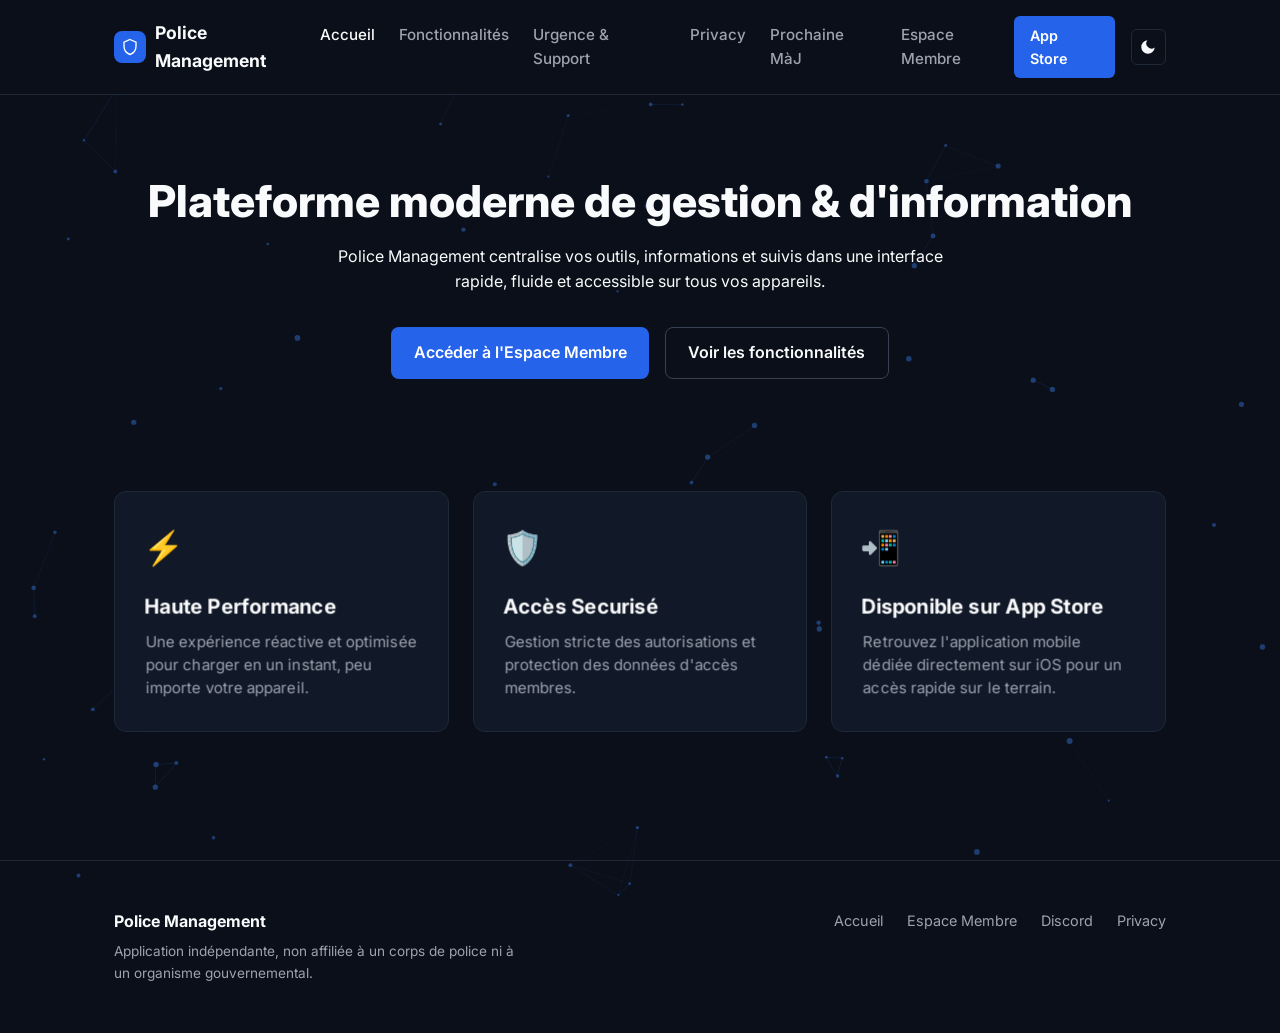
==== commit 51b1b6dc: "Update index.html" ====
--- a/index.html
+++ b/index.html
@@ -3,33 +3,15 @@
 <head>
 <meta charset="UTF-8">
 <meta name="viewport" content="width=device-width, initial-scale=1.0">
-<title>Police Management — La plateforme de gestion nouvelle génération</title>
-<meta name="description" content="Découvrez Police Management. Une expérience fluide, moderne et sécurisée.">
+<title>Accueil — Police Management</title>
+<meta name="description" content="Plateforme indépendante d'information et d'outils pour les passionnés et professionnels de la gestion policière.">
 <link rel="preconnect" href="https://fonts.googleapis.com">
 <link rel="preconnect" href="https://fonts.gstatic.com" crossorigin>
-<link href="https://fonts.googleapis.com/css2?family=Plus+Jakarta+Sans:wght@400;500;600;700;800&display=swap" rel="stylesheet">
+<link href="https://fonts.googleapis.com/css2?family=Inter:wght@400;500;600;700;800&display=swap" rel="stylesheet">
+<link rel="stylesheet" href="style.css">
 
 <style>
-  :root {
-    --bg-dark: #0b0f19;
-    --card-bg: rgba(255, 255, 255, 0.03);
-    --card-border: rgba(255, 255, 255, 0.08);
-    --primary: #3b82f6;
-    --primary-glow: rgba(59, 130, 246, 0.4);
-    --accent: #1d4ed8;
-    --text-main: #f8fafc;
-    --text-muted: #94a3b8;
-  }
-
-  * { box-sizing: border-box; margin: 0; padding: 0; }
-  body {
-    font-family: 'Plus Jakarta Sans', sans-serif;
-    background-color: var(--bg-dark);
-    color: var(--text-main);
-    overflow-x: hidden;
-  }
-
-  /* Canvas de fond interactif */
+  /* Canvas interactif en arrière-plan */
   #hero-canvas {
     position: absolute;
     top: 0;
@@ -40,263 +22,148 @@
     pointer-events: none;
   }
 
-  /* Navigation */
-  header {
-    position: fixed;
-    top: 0;
-    width: 100%;
-    z-index: 100;
-    backdrop-filter: blur(12px);
-    background: rgba(11, 15, 25, 0.7);
-    border-bottom: 1px solid var(--card-border);
-  }
-  .nav-container {
-    max-width: 1200px;
-    margin: 0 auto;
-    display: flex;
-    justify-content: space-between;
-    align-items: center;
-    padding: 1rem 2rem;
-  }
-  .logo {
-    display: flex;
-    align-items: center;
-    gap: 0.6rem;
-    font-weight: 800;
-    font-size: 1.3rem;
-    color: #fff;
-    text-decoration: none;
-  }
-  .logo svg {
-    width: 24px;
-    height: 24px;
-    stroke: var(--primary);
-  }
-  .nav-links { display: flex; gap: 2rem; align-items: center; }
-  .nav-links a {
-    color: var(--text-muted);
-    text-decoration: none;
-    font-weight: 500;
-    transition: color 0.3s;
-  }
-  .nav-links a:hover { color: #fff; }
-  .btn-nav {
-    background: linear-gradient(135deg, var(--primary), var(--accent));
-    color: #fff !important;
-    padding: 0.6rem 1.4rem;
-    border-radius: 50px;
-    font-weight: 600;
-    box-shadow: 0 4px 20px var(--primary-glow);
-    transition: transform 0.2s, box-shadow 0.2s !important;
-  }
-  .btn-nav:hover {
-    transform: translateY(-2px);
-    box-shadow: 0 6px 25px rgba(59, 130, 246, 0.6);
-  }
-
-  /* Hero Section */
-  .hero {
-    position: relative;
-    min-height: 100vh;
-    display: flex;
-    align-items: center;
-    justify-content: center;
-    text-align: center;
-    padding: 8rem 1.5rem 4rem;
-    z-index: 2;
-  }
-  .hero-content { max-width: 850px; }
-  
-  .badge-new {
-    display: inline-flex;
-    align-items: center;
-    gap: 0.5rem;
-    padding: 0.4rem 1rem;
-    border-radius: 50px;
-    background: rgba(59, 130, 246, 0.1);
-    border: 1px solid rgba(59, 130, 246, 0.3);
-    color: #93c5fd;
-    font-size: 0.85rem;
-    font-weight: 600;
-    margin-bottom: 1.5rem;
-    animation: pulse 2s infinite;
-  }
-
-  h1 {
-    font-size: clamp(2.5rem, 6vw, 4.5rem);
-    font-weight: 800;
-    line-height: 1.1;
-    margin-bottom: 1.5rem;
-    letter-spacing: -0.02em;
-  }
-  h1 span {
-    background: linear-gradient(135deg, #93c5fd 0%, #3b82f6 100%);
-    -webkit-background-clip: text;
-    -webkit-text-fill-color: transparent;
-  }
-
-  .subtitle {
-    font-size: 1.25rem;
-    color: var(--text-muted);
-    margin-bottom: 2.5rem;
-    line-height: 1.6;
-  }
-
-  .cta-group {
-    display: flex;
-    gap: 1rem;
-    justify-content: center;
-    flex-wrap: wrap;
-  }
-  .btn-hero {
-    padding: 1rem 2.2rem;
-    border-radius: 12px;
-    font-weight: 700;
-    font-size: 1rem;
-    text-decoration: none;
-    transition: all 0.3s cubic-bezier(0.4, 0, 0.2, 1);
-  }
-  .btn-hero.primary {
-    background: linear-gradient(135deg, var(--primary), var(--accent));
-    color: #fff;
-    box-shadow: 0 10px 30px var(--primary-glow);
-  }
-  .btn-hero.primary:hover {
-    transform: translateY(-3px) scale(1.02);
-    box-shadow: 0 15px 40px rgba(59, 130, 246, 0.6);
-  }
-  .btn-hero.secondary {
-    background: var(--card-bg);
-    border: 1px solid var(--card-border);
-    color: #fff;
-    backdrop-filter: blur(10px);
-  }
-  .btn-hero.secondary:hover {
-    background: rgba(255, 255, 255, 0.08);
-    transform: translateY(-3px);
-  }
-
-  /* Section Grille 3D Interactive */
-  .features-section {
+  .hero-interactive {
     position: relative;
     z-index: 2;
-    max-width: 1200px;
-    margin: 0 auto;
-    padding: 6rem 1.5rem;
-  }
-  .grid {
+  }
+
+  /* Cartes 3D interactives */
+  .grid-interactive {
     display: grid;
-    grid-template-columns: repeat(auto-fit, minmax(300px, 1fr));
-    gap: 2rem;
-  }
-
-  /* Effet Card 3D Tilt */
-  .card {
-    background: var(--card-bg);
-    border: 1px solid var(--card-border);
-    padding: 2.5rem;
-    border-radius: 20px;
-    backdrop-filter: blur(10px);
-    transition: transform 0.1s ease, border-color 0.3s ease;
+    grid-template-columns: repeat(auto-fit, minmax(280px, 1fr));
+    gap: 1.5rem;
+    margin-top: 3rem;
+  }
+
+  .card-3d {
+    background: var(--surface);
+    border: 1px solid var(--border);
+    padding: 2rem;
+    border-radius: 12px;
+    transition: transform 0.1s ease, border-color 0.3s ease, box-shadow 0.3s ease;
     transform-style: preserve-3d;
     perspective: 1000px;
     cursor: pointer;
   }
-  .card:hover {
-    border-color: rgba(59, 130, 246, 0.4);
-  }
-  .card-icon {
-    width: 50px;
-    height: 50px;
-    border-radius: 12px;
-    background: linear-gradient(135deg, rgba(59, 130, 246, 0.2), rgba(29, 78, 216, 0.2));
-    display: flex;
-    align-items: center;
-    justify-content: center;
-    font-size: 1.5rem;
-    margin-bottom: 1.5rem;
+
+  .card-3d:hover {
+    border-color: var(--brand-blue);
+    box-shadow: 0 10px 30px rgba(0, 0, 0, 0.15);
+  }
+
+  .card-3d-icon {
+    font-size: 2rem;
+    margin-bottom: 1rem;
     transform: translateZ(30px);
   }
-  .card h3 {
-    font-size: 1.3rem;
-    margin-bottom: 0.8rem;
+
+  .card-3d h3 {
+    font-size: 1.25rem;
+    margin-bottom: 0.5rem;
     transform: translateZ(20px);
   }
-  .card p {
-    color: var(--text-muted);
-    line-height: 1.6;
+
+  .card-3d p {
+    color: var(--ink-dim);
+    line-height: 1.5;
+    font-size: 0.95rem;
     transform: translateZ(10px);
-  }
-
-  @keyframes pulse {
-    0%, 100% { opacity: 1; }
-    50% { opacity: 0.5; }
   }
 </style>
 </head>
 <body>
 
-<header>
-  <div class="nav-container">
-    <a href="index.html" class="logo">
-      <svg viewBox="0 0 24 24" fill="none" xmlns="http://www.w3.org/2000/svg">
-        <path d="M12 2L20 5.5V11C20 16 16.6 20.2 12 22C7.4 20.2 4 16 4 11V5.5L12 2Z" stroke-width="2" stroke-linecap="round" stroke-linejoin="round"/>
-      </svg>
+<!-- En-tête de navigation original conservé -->
+<header class="site-nav">
+  <div class="nav-row">
+    <a href="index.html" class="brand" style="text-decoration:none;">
+      <span class="badge-mark">
+        <svg viewBox="0 0 24 24" fill="none" xmlns="http://www.w3.org/2000/svg">
+          <path d="M12 2L20 5.5V11C20 16 16.6 20.2 12 22C7.4 20.2 4 16 4 11V5.5L12 2Z" stroke="#ffffff" stroke-width="1.8" fill="none"/>
+        </svg>
+      </span>
       Police Management
     </a>
-    <nav class="nav-links">
+    <nav class="links">
+      <a href="index.html" class="active">Accueil</a>
       <a href="fonctionnalites.html">Fonctionnalités</a>
       <a href="urgence.html">Urgence & Support</a>
       <a href="confidentialite.html">Privacy</a>
       <a href="prochaine-mise-a-jour.html">Prochaine MàJ</a>
-      <a href="connexion.html" class="btn-nav">Espace Membre</a>
+      <a href="connexion.html">Espace Membre</a>
     </nav>
+    <div class="nav-right">
+      <a class="nav-cta" href="https://apps.apple.com/ca/app/police-management/id6787241566?l=fr-CA" target="_blank" rel="noopener">App Store</a>
+      <button class="theme-toggle" id="theme-toggle" type="button" aria-label="Changer de thème">
+        <svg class="icon-sun" viewBox="0 0 24 24" fill="none" stroke="currentColor" stroke-width="2" stroke-linecap="round"><circle cx="12" cy="12" r="4"/><path d="M12 2v2M12 20v2M4.9 4.9l1.4 1.4M17.7 17.7l1.4 1.4M2 12h2M20 12h2M4.9 19.1l1.4-1.4M17.7 6.3l1.4-1.4"/></svg>
+        <svg class="icon-moon" viewBox="0 0 24 24" fill="currentColor"><path d="M21 12.8A9 9 0 1 1 11.2 3a7 7 0 0 0 9.8 9.8z"/></svg>
+      </button>
+    </div>
   </div>
 </header>
 
-<!-- Canvas réactif pour les particules -->
+<!-- Animation Canvas interactif -->
 <canvas id="hero-canvas"></canvas>
 
-<section class="hero">
-  <div class="hero-content">
-    <div class="badge-new">✨ Nouvelle version disponible</div>
-    <h1>La plateforme moderne pour <span>Police Management</span></h1>
-    <p class="subtitle">Une interface ultra-rapide, sécurisée et intuitive. Gérez vos accès et vos outils en toute simplicité.</p>
-    <div class="cta-group">
-      <a href="connexion.html" class="btn-hero primary">Accéder à l'Espace Membre</a>
-      <a href="fonctionnalites.html" class="btn-hero secondary">Découvrir les fonctionnalités</a>
+<!-- Section Hero -->
+<section class="hero hero-interactive">
+  <div class="wrap" style="text-align: center;">
+    <h1 class="hero-title">Plateforme moderne de gestion & d'information</h1>
+    <p class="hero-desc" style="max-width: 650px; margin: 1rem auto 2rem;">
+      Police Management centralise vos outils, informations et suivis dans une interface rapide, fluide et accessible sur tous vos appareils.
+    </p>
+    <div style="display: flex; gap: 1rem; justify-content: center; flex-wrap: wrap;">
+      <a href="connexion.html" class="btn primary">Accéder à l'Espace Membre</a>
+      <a href="fonctionnalites.html" class="btn secondary">Voir les fonctionnalités</a>
     </div>
   </div>
 </section>
 
-<section class="features-section">
-  <div class="grid">
-    
-    <div class="card" data-tilt>
-      <div class="card-icon">⚡</div>
-      <h3>Rapidité Opérationnelle</h3>
-      <p>Une expérience optimisée au millimètre près pour un chargement instantané et une efficacité maximale.</p>
-    </div>
-
-    <div class="card" data-tilt>
-      <div class="card-icon">🛡️</div>
-      <h3>Sécurité Intégrale</h3>
-      <p>Des connexions chiffrées et une gestion des autorisations rigoureuse pour vos données.</p>
-    </div>
-
-    <div class="card" data-tilt>
-      <div class="card-icon">📊</div>
-      <h3>Interface Claire</h3>
-      <p>Un tableau de bord moderne et ergonomique conçu pour faciliter la prise en main.</p>
-    </div>
-
+<!-- Section avec cartes 3D -->
+<section class="section hero-interactive" style="padding-top: 0;">
+  <div class="wrap">
+    <div class="grid-interactive">
+      
+      <div class="card-3d">
+        <div class="card-3d-icon">⚡</div>
+        <h3>Haute Performance</h3>
+        <p>Une expérience réactive et optimisée pour charger en un instant, peu importe votre appareil.</p>
+      </div>
+
+      <div class="card-3d">
+        <div class="card-3d-icon">🛡️</div>
+        <h3>Accès Securisé</h3>
+        <p>Gestion stricte des autorisations et protection des données d'accès membres.</p>
+      </div>
+
+      <div class="card-3d">
+        <div class="card-3d-icon">📲</div>
+        <h3>Disponible sur App Store</h3>
+        <p>Retrouvez l'application mobile dédiée directement sur iOS pour un accès rapide sur le terrain.</p>
+      </div>
+
+    </div>
   </div>
 </section>
 
+<footer>
+  <div class="wrap footer-row">
+    <div>
+      <div class="footer-brand">Police Management</div>
+      <p class="footer-disclaimer">Application indépendante, non affiliée à un corps de police ni à un organisme gouvernemental.</p>
+    </div>
+    <div class="footer-links">
+      <a href="index.html">Accueil</a>
+      <a href="connexion.html">Espace Membre</a>
+      <a href="https://discord.gg/bgrJVwPqyV" target="_blank" rel="noopener">Discord</a>
+      <a href="confidentialite.html">Privacy</a>
+    </div>
+  </div>
+</footer>
+
+<script src="theme.js"></script>
 <script>
-  /* --------------------------------------------------
-     1. Animation Canvas Interactif (Particules & Souris)
-  -------------------------------------------------- */
+  /* Particules Canvas dynamiques */
   const canvas = document.getElementById('hero-canvas');
   const ctx = canvas.getContext('2d');
 
@@ -308,7 +175,7 @@
   window.addEventListener('resize', resizeCanvas);
 
   const particles = [];
-  const mouse = { x: null, y: null, radius: 150 };
+  const mouse = { x: null, y: null, radius: 140 };
 
   window.addEventListener('mousemove', (e) => {
     mouse.x = e.x;
@@ -320,12 +187,12 @@
       this.x = Math.random() * canvas.width;
       this.y = Math.random() * canvas.height;
       this.size = Math.random() * 2 + 1;
-      this.vx = (Math.random() - 0.5) * 1;
-      this.vy = (Math.random() - 0.5) * 1;
+      this.vx = (Math.random() - 0.5) * 0.8;
+      this.vy = (Math.random() - 0.5) * 0.8;
     }
 
     draw() {
-      ctx.fillStyle = 'rgba(147, 197, 253, 0.7)';
+      ctx.fillStyle = 'rgba(59, 130, 246, 0.4)';
       ctx.beginPath();
       ctx.arc(this.x, this.y, this.size, 0, Math.PI * 2);
       ctx.closePath();
@@ -346,13 +213,13 @@
         const force = (mouse.radius - distance) / mouse.radius;
         const directionX = dx / distance;
         const directionY = dy / distance;
-        this.x -= directionX * force * 5;
-        this.y -= directionY * force * 5;
+        this.x -= directionX * force * 4;
+        this.y -= directionY * force * 4;
       }
     }
   }
 
-  for (let i = 0; i < 70; i++) {
+  for (let i = 0; i < 65; i++) {
     particles.push(new Particle());
   }
 
@@ -365,8 +232,8 @@
         let dy = particles[a].y - particles[b].y;
         let dist = Math.sqrt(dx * dx + dy * dy);
 
-        if (dist < 120) {
-          ctx.strokeStyle = `rgba(59, 130, 246, ${1 - dist / 120})`;
+        if (dist < 110) {
+          ctx.strokeStyle = `rgba(59, 130, 246, ${0.3 - dist / 360})`;
           ctx.lineWidth = 0.5;
           ctx.beginPath();
           ctx.moveTo(particles[a].x, particles[a].y);
@@ -385,19 +252,16 @@
   }
   animate();
 
-  /* --------------------------------------------------
-     2. Effet 3D Tilt sur les cartes au survol
-  -------------------------------------------------- */
-  const cards = document.querySelectorAll('.card');
-
+  /* Effet Tilt 3D au survol des cartes */
+  const cards = document.querySelectorAll('.card-3d');
   cards.forEach(card => {
     card.addEventListener('mousemove', (e) => {
       const rect = card.getBoundingClientRect();
       const x = e.clientX - rect.left - rect.width / 2;
       const y = e.clientY - rect.top - rect.height / 2;
       
-      const tiltX = (y / rect.height) * -18;
-      const tiltY = (x / rect.width) * 18;
+      const tiltX = (y / rect.height) * -15;
+      const tiltY = (x / rect.width) * 15;
 
       card.style.transform = `rotateX(${tiltX}deg) rotateY(${tiltY}deg)`;
     });
@@ -407,6 +271,5 @@
     });
   });
 </script>
-
 </body>
 </html>
--- a/style.css
+++ b/style.css
@@ -0,0 +1,342 @@
+:root {
+  --bg: #0b0f19;
+  --surface: #111827;
+  --surface-hover: #1f2937;
+  --border: #1f2937;
+  --border-light: #374151;
+  --ink: #f9fafb;
+  --ink-dim: #9ca3af;
+  --brand-blue: #2563eb;
+  --brand-blue-hover: #1d4ed8;
+  --red: #ef4444;
+  --green: #10b981;
+}
+
+[data-theme="light"] {
+  --bg: #ffffff;
+  --surface: #f3f4f6;
+  --surface-hover: #e5e7eb;
+  --border: #e5e7eb;
+  --border-light: #d1d5db;
+  --ink: #111827;
+  --ink-dim: #4b5563;
+  --brand-blue: #2563eb;
+  --brand-blue-hover: #1d4ed8;
+  --red: #dc2626;
+  --green: #059669;
+}
+
+* {
+  box-sizing: border-box;
+  margin: 0;
+  padding: 0;
+}
+
+body {
+  font-family: 'Inter', -apple-system, BlinkMacSystemFont, sans-serif;
+  background-color: var(--bg);
+  color: var(--ink);
+  line-height: 1.6;
+  transition: background-color 0.2s, color 0.2s;
+}
+
+.wrap {
+  max-width: 1100px;
+  margin: 0 auto;
+  padding: 0 1.5rem;
+}
+
+/* Navigation */
+.site-nav {
+  border-bottom: 1px solid var(--border);
+  background-color: var(--bg);
+  position: sticky;
+  top: 0;
+  z-index: 100;
+}
+
+.nav-row {
+  max-width: 1100px;
+  margin: 0 auto;
+  padding: 1rem 1.5rem;
+  display: flex;
+  align-items: center;
+  justify-content: space-between;
+}
+
+.brand {
+  display: flex;
+  align-items: center;
+  gap: 0.6rem;
+  font-weight: 700;
+  font-size: 1.1rem;
+  color: var(--ink);
+}
+
+.badge-mark {
+  width: 32px;
+  height: 32px;
+  background: var(--brand-blue);
+  border-radius: 8px;
+  display: flex;
+  align-items: center;
+  justify-content: center;
+}
+
+.badge-mark svg {
+  width: 18px;
+  height: 18px;
+}
+
+.links {
+  display: flex;
+  gap: 1.5rem;
+}
+
+.links a {
+  color: var(--ink-dim);
+  text-decoration: none;
+  font-size: 0.95rem;
+  font-weight: 500;
+  transition: color 0.15s;
+}
+
+.links a:hover, .links a.active {
+  color: var(--ink);
+}
+
+.nav-right {
+  display: flex;
+  align-items: center;
+  gap: 1rem;
+}
+
+.nav-cta {
+  background: var(--brand-blue);
+  color: #fff;
+  padding: 0.5rem 1rem;
+  border-radius: 6px;
+  text-decoration: none;
+  font-size: 0.9rem;
+  font-weight: 600;
+  transition: background 0.15s;
+}
+
+.nav-cta:hover {
+  background: var(--brand-blue-hover);
+}
+
+.theme-toggle {
+  background: none;
+  border: 1px solid var(--border);
+  color: var(--ink);
+  width: 36px;
+  height: 36px;
+  border-radius: 6px;
+  cursor: pointer;
+  display: flex;
+  align-items: center;
+  justify-content: center;
+}
+
+.icon-sun { display: none; width: 18px; height: 18px; }
+.icon-moon { display: block; width: 18px; height: 18px; }
+
+[data-theme="light"] .icon-sun { display: block; }
+[data-theme="light"] .icon-moon { display: none; }
+
+/* Hero */
+.hero {
+  padding: 5rem 0 4rem;
+}
+
+.hero-grid {
+  display: grid;
+  grid-template-columns: 1.2fr 0.8fr;
+  gap: 3rem;
+  align-items: center;
+}
+
+.badge-pill {
+  display: inline-block;
+  background: rgba(37, 99, 235, 0.15);
+  color: var(--brand-blue);
+  font-weight: 700;
+  font-size: 0.75rem;
+  padding: 0.3rem 0.8rem;
+  border-radius: 999px;
+  margin-bottom: 1rem;
+}
+
+.hero-title {
+  font-size: 2.75rem;
+  font-weight: 800;
+  line-height: 1.2;
+  margin-bottom: 1rem;
+}
+
+.hero-title span {
+  color: var(--brand-blue);
+}
+
+.hero-sub {
+  font-size: 1.1rem;
+  color: var(--ink-dim);
+  margin-bottom: 2rem;
+}
+
+.hero-buttons {
+  display: flex;
+  gap: 1rem;
+}
+
+.btn {
+  display: inline-flex;
+  align-items: center;
+  padding: 0.75rem 1.4rem;
+  border-radius: 8px;
+  font-weight: 600;
+  text-decoration: none;
+  transition: transform 0.1s, background 0.15s;
+}
+
+.btn.primary {
+  background: var(--brand-blue);
+  color: #fff;
+}
+
+.btn.primary:hover {
+  background: var(--brand-blue-hover);
+}
+
+.btn.secondary {
+  border: 1px solid var(--border-light);
+  color: var(--ink);
+}
+
+.hero-card {
+  background: var(--surface);
+  border: 1px solid var(--border);
+  border-radius: 12px;
+  padding: 1.5rem;
+}
+
+.card-header {
+  display: flex;
+  align-items: center;
+  gap: 0.6rem;
+  margin-bottom: 1.5rem;
+  font-size: 0.85rem;
+}
+
+.status-dot {
+  width: 8px;
+  height: 8px;
+  background: var(--green);
+  border-radius: 50%;
+}
+
+.stat-row {
+  display: flex;
+  justify-content: space-between;
+  padding: 0.75rem 0;
+  border-bottom: 1px solid var(--border);
+}
+
+.stat-row:last-child {
+  border-bottom: none;
+}
+
+.stat-label { color: var(--ink-dim); font-size: 0.9rem; }
+.stat-value { font-weight: 700; }
+
+/* Sections */
+.section {
+  padding: 4rem 0;
+}
+
+.section-title {
+  font-size: 2rem;
+  font-weight: 700;
+  margin-bottom: 0.5rem;
+}
+
+.section-desc {
+  color: var(--ink-dim);
+  font-size: 1.05rem;
+}
+
+.grid-3 {
+  display: grid;
+  grid-template-columns: repeat(auto-fit, minmax(300px, 1fr));
+  gap: 1.5rem;
+  margin-top: 2rem;
+}
+
+.grid-2 {
+  display: grid;
+  grid-template-columns: repeat(auto-fit, minmax(400px, 1fr));
+  gap: 1.5rem;
+}
+
+.feature-box {
+  background: var(--surface);
+  border: 1px solid var(--border);
+  padding: 1.8rem;
+  border-radius: 10px;
+}
+
+.feature-box h3 {
+  margin-bottom: 0.5rem;
+  font-size: 1.2rem;
+}
+
+.feature-box p {
+  color: var(--ink-dim);
+  font-size: 0.95rem;
+}
+
+/* Footer */
+footer {
+  border-top: 1px solid var(--border);
+  padding: 3rem 0;
+  margin-top: 4rem;
+}
+
+.footer-row {
+  display: flex;
+  justify-content: space-between;
+  align-items: flex-start;
+}
+
+.footer-brand {
+  font-weight: 700;
+  margin-bottom: 0.4rem;
+}
+
+.footer-disclaimer {
+  color: var(--ink-dim);
+  font-size: 0.85rem;
+  max-width: 400px;
+}
+
+.footer-links {
+  display: flex;
+  gap: 1.5rem;
+}
+
+.footer-links a {
+  color: var(--ink-dim);
+  text-decoration: none;
+  font-size: 0.9rem;
+}
+
+.footer-links a:hover {
+  color: var(--ink);
+}
+
+/* Responsive */
+@media (max-width: 768px) {
+  .hero-grid { grid-template-columns: 1fr; }
+  .links { display: none; }
+}
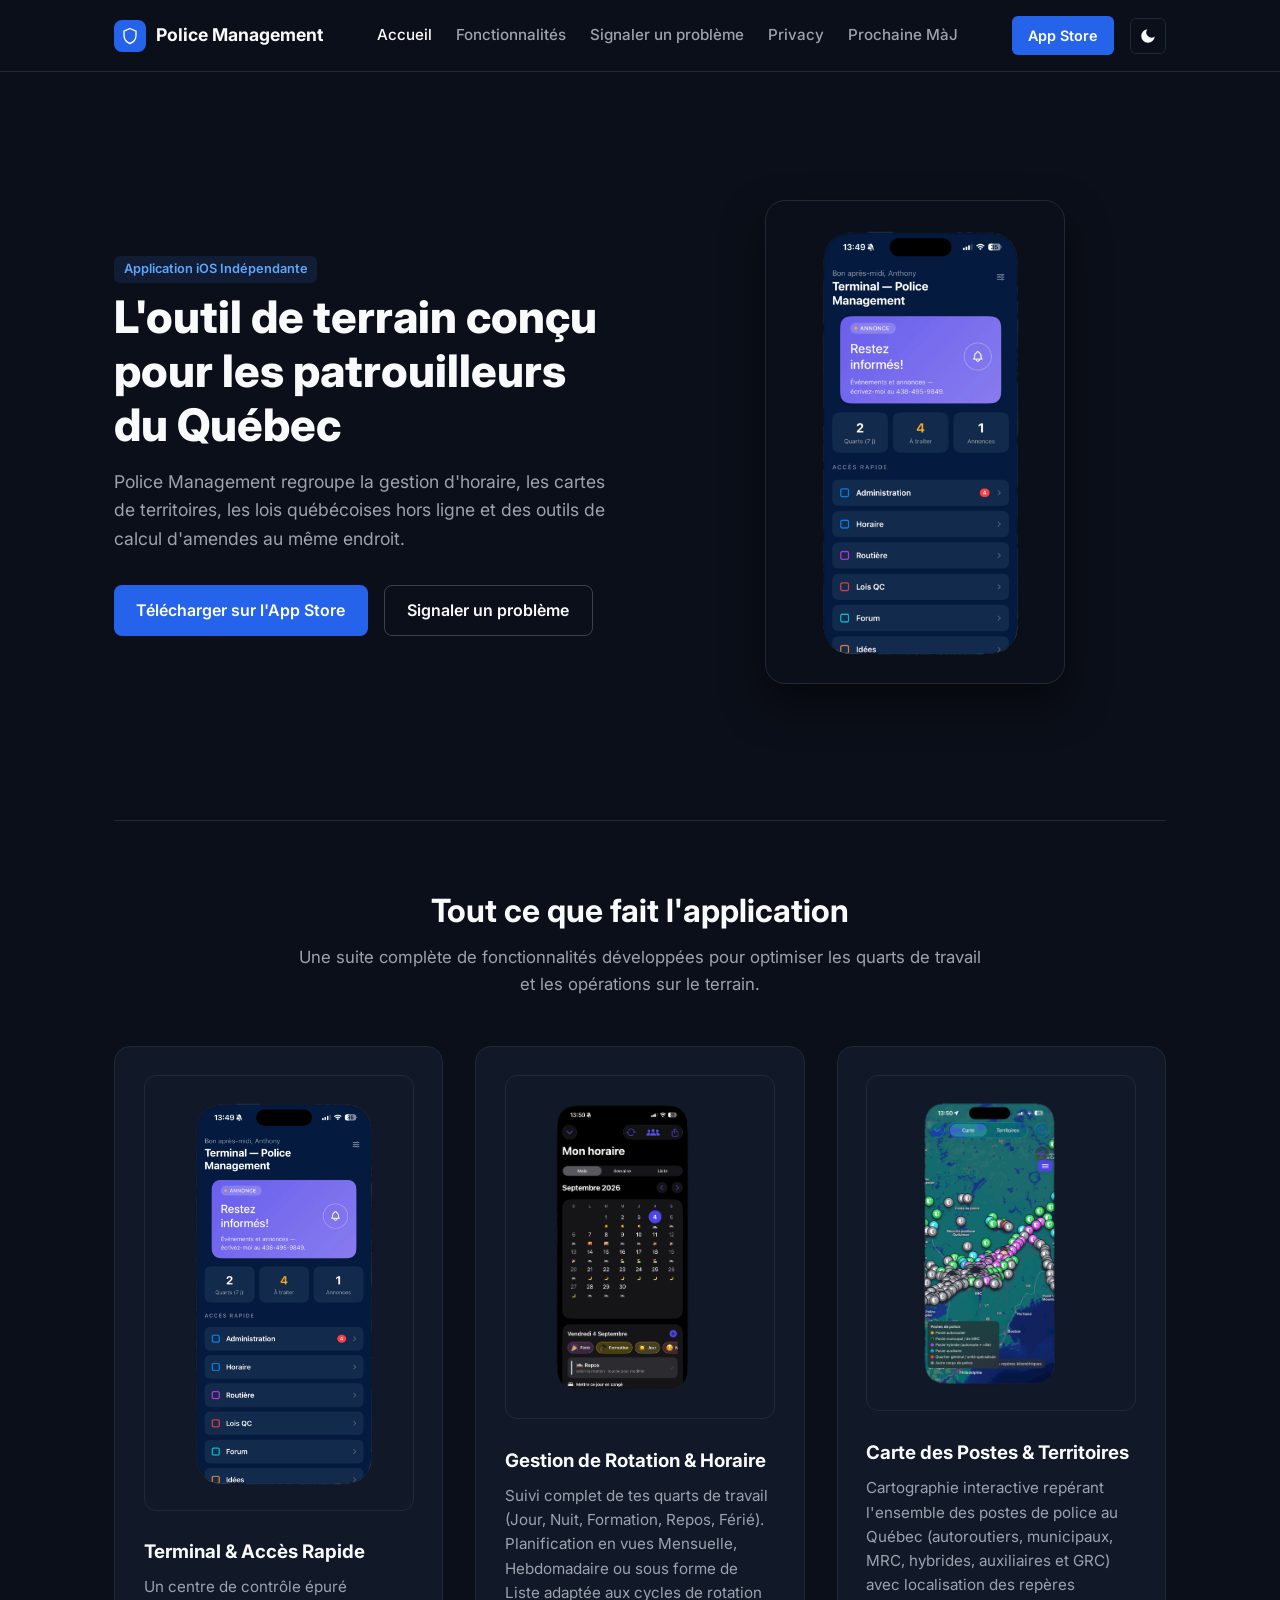
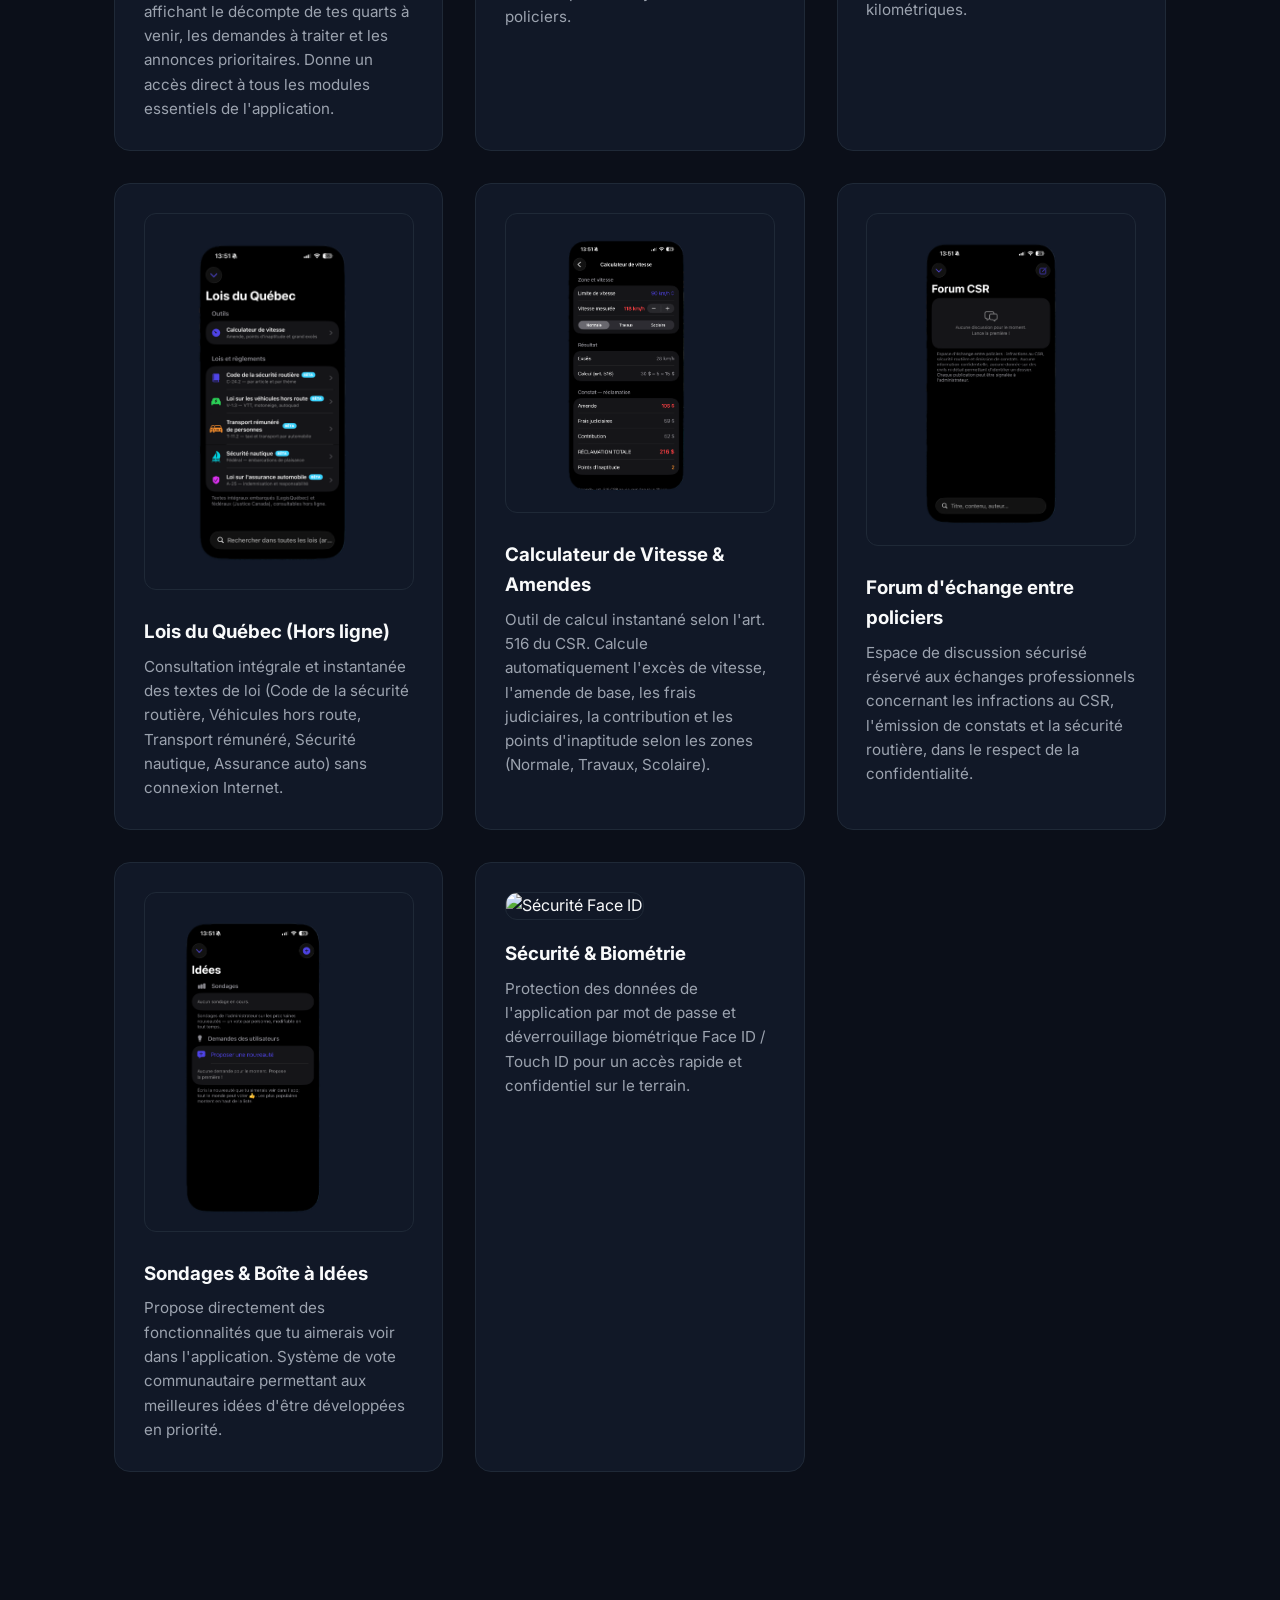
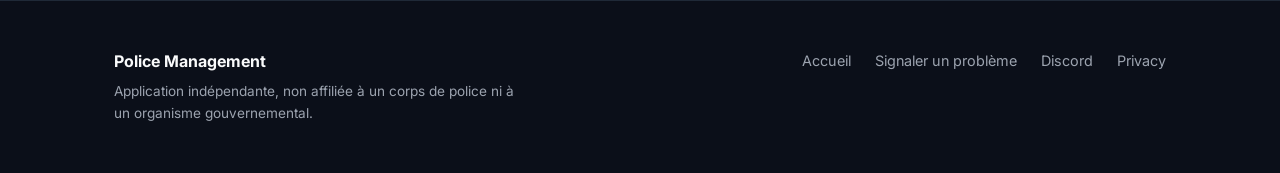
==== commit 2b70d0f1: "Mise à jour du site web SQ16225 à mis à jour le site web. Interface du menu" ====
--- a/index.html
+++ b/index.html
@@ -3,77 +3,24 @@
 <head>
 <meta charset="UTF-8">
 <meta name="viewport" content="width=device-width, initial-scale=1.0">
-<title>Accueil — Police Management</title>
-<meta name="description" content="Plateforme indépendante d'information et d'outils pour les passionnés et professionnels de la gestion policière.">
+<title>Police Management — Plateforme de gestion pour patrouilleurs</title>
 <link rel="preconnect" href="https://fonts.googleapis.com">
 <link rel="preconnect" href="https://fonts.gstatic.com" crossorigin>
 <link href="https://fonts.googleapis.com/css2?family=Inter:wght@400;500;600;700;800&display=swap" rel="stylesheet">
 <link rel="stylesheet" href="style.css">
-
 <style>
-  /* Canvas interactif en arrière-plan */
-  #hero-canvas {
-    position: absolute;
-    top: 0;
-    left: 0;
-    width: 100%;
-    height: 100vh;
-    z-index: 1;
-    pointer-events: none;
-  }
-
-  .hero-interactive {
-    position: relative;
-    z-index: 2;
-  }
-
-  /* Cartes 3D interactives */
-  .grid-interactive {
-    display: grid;
-    grid-template-columns: repeat(auto-fit, minmax(280px, 1fr));
-    gap: 1.5rem;
-    margin-top: 3rem;
-  }
-
-  .card-3d {
-    background: var(--surface);
-    border: 1px solid var(--border);
-    padding: 2rem;
-    border-radius: 12px;
-    transition: transform 0.1s ease, border-color 0.3s ease, box-shadow 0.3s ease;
-    transform-style: preserve-3d;
-    perspective: 1000px;
-    cursor: pointer;
-  }
-
-  .card-3d:hover {
-    border-color: var(--brand-blue);
-    box-shadow: 0 10px 30px rgba(0, 0, 0, 0.15);
-  }
-
-  .card-3d-icon {
-    font-size: 2rem;
-    margin-bottom: 1rem;
-    transform: translateZ(30px);
-  }
-
-  .card-3d h3 {
-    font-size: 1.25rem;
-    margin-bottom: 0.5rem;
-    transform: translateZ(20px);
-  }
-
-  .card-3d p {
-    color: var(--ink-dim);
-    line-height: 1.5;
-    font-size: 0.95rem;
-    transform: translateZ(10px);
+  .hero-grid { display: grid; grid-template-columns: 1fr 1fr; gap: 3rem; align-items: center; padding: 4rem 0; }
+  .features-grid { display: grid; grid-template-columns: repeat(auto-fit, minmax(320px, 1fr)); gap: 2rem; margin-top: 3rem; }
+  .feature-card { background: var(--surface); border: 1px solid var(--border); border-radius: 16px; padding: 1.8rem; text-align: left; }
+  .feature-card img { width: 100%; height: auto; border-radius: 12px; margin-bottom: 1.2rem; border: 1px solid var(--border); }
+  .badge-tag { display: inline-block; background: #3b82f620; color: #60a5fa; padding: 0.2rem 0.6rem; border-radius: 6px; font-size: 0.8rem; font-weight: 600; margin-bottom: 0.5rem; }
+  @media (max-width: 768px) {
+    .hero-grid { grid-template-columns: 1fr; text-align: center; }
   }
 </style>
 </head>
 <body>
 
-<!-- En-tête de navigation original conservé -->
 <header class="site-nav">
   <div class="nav-row">
     <a href="index.html" class="brand" style="text-decoration:none;">
@@ -87,10 +34,9 @@
     <nav class="links">
       <a href="index.html" class="active">Accueil</a>
       <a href="fonctionnalites.html">Fonctionnalités</a>
-      <a href="urgence.html">Urgence & Support</a>
+      <a href="urgence.html">Signaler un problème</a>
       <a href="confidentialite.html">Privacy</a>
       <a href="prochaine-mise-a-jour.html">Prochaine MàJ</a>
-      <a href="connexion.html">Espace Membre</a>
     </nav>
     <div class="nav-right">
       <a class="nav-cta" href="https://apps.apple.com/ca/app/police-management/id6787241566?l=fr-CA" target="_blank" rel="noopener">App Store</a>
@@ -102,47 +48,111 @@
   </div>
 </header>
 
-<!-- Animation Canvas interactif -->
-<canvas id="hero-canvas"></canvas>
+<section class="section">
+  <div class="wrap">
+    
+    <!-- Hero Section -->
+    <div class="hero-grid">
+      <div>
+        <span class="badge-tag">Application iOS Indépendante</span>
+        <h1 style="font-size: 2.8rem; font-weight: 800; line-height: 1.2; margin-bottom: 1rem;">L'outil de terrain conçu pour les patrouilleurs du Québec</h1>
+        <p style="color: var(--ink-dim); font-size: 1.1rem; line-height: 1.6; margin-bottom: 2rem;">
+          Police Management regroupe la gestion d'horaire, les cartes de territoires, les lois québécoises hors ligne et des outils de calcul d'amendes au même endroit.
+        </p>
+        <div style="display:flex; gap:1rem; flex-wrap: wrap;">
+          <a class="btn primary" href="https://apps.apple.com/ca/app/police-management/id6787241566?l=fr-CA" target="_blank" rel="noopener">Télécharger sur l'App Store</a>
+          <a class="btn secondary" href="urgence.html">Signaler un problème</a>
+        </div>
+      </div>
+      <div style="text-align: center;">
+        <img src="images/terminal.jpg" alt="Terminal Police Management" style="max-width: 300px; width: 100%; border-radius: 20px; border: 1px solid var(--border); box-shadow: 0 20px 40px rgba(0,0,0,0.5);">
+      </div>
+    </div>
 
-<!-- Section Hero -->
-<section class="hero hero-interactive">
-  <div class="wrap" style="text-align: center;">
-    <h1 class="hero-title">Plateforme moderne de gestion & d'information</h1>
-    <p class="hero-desc" style="max-width: 650px; margin: 1rem auto 2rem;">
-      Police Management centralise vos outils, informations et suivis dans une interface rapide, fluide et accessible sur tous vos appareils.
-    </p>
-    <div style="display: flex; gap: 1rem; justify-content: center; flex-wrap: wrap;">
-      <a href="connexion.html" class="btn primary">Accéder à l'Espace Membre</a>
-      <a href="fonctionnalites.html" class="btn secondary">Voir les fonctionnalités</a>
+    <hr style="border: 0; border-top: 1px solid var(--border); margin: 4rem 0;">
+
+    <!-- Présentation des fonctionnalités -->
+    <div style="text-align: center; max-width: 700px; margin: 0 auto;">
+      <h2 class="section-title">Tout ce que fait l'application</h2>
+      <p class="section-desc">Une suite complète de fonctionnalités développées pour optimiser les quarts de travail et les opérations sur le terrain.</p>
     </div>
-  </div>
-</section>
 
-<!-- Section avec cartes 3D -->
-<section class="section hero-interactive" style="padding-top: 0;">
-  <div class="wrap">
-    <div class="grid-interactive">
-      
-      <div class="card-3d">
-        <div class="card-3d-icon">⚡</div>
-        <h3>Haute Performance</h3>
-        <p>Une expérience réactive et optimisée pour charger en un instant, peu importe votre appareil.</p>
+    <div class="features-grid">
+
+      <!-- 1. Terminal / Tableau de bord -->
+      <div class="feature-card">
+        <img src="images/terminal.jpg" alt="Terminal et Accès Rapide">
+        <h3>Terminal & Accès Rapide</h3>
+        <p style="color: var(--ink-dim); font-size: 0.95rem; margin-top: 0.5rem;">
+          Un centre de contrôle épuré affichant le décompte de tes quarts à venir, les demandes à traiter et les annonces prioritaires. Donne un accès direct à tous les modules essentiels de l'application.
+        </p>
       </div>
 
-      <div class="card-3d">
-        <div class="card-3d-icon">🛡️</div>
-        <h3>Accès Securisé</h3>
-        <p>Gestion stricte des autorisations et protection des données d'accès membres.</p>
+      <!-- 2. Gestion d'Horaire -->
+      <div class="feature-card">
+        <img src="images/horaire.jpg" alt="Gestion d'Horaire">
+        <h3>Gestion de Rotation & Horaire</h3>
+        <p style="color: var(--ink-dim); font-size: 0.95rem; margin-top: 0.5rem;">
+          Suivi complet de tes quarts de travail (Jour, Nuit, Formation, Repos, Férié). Planification en vues Mensuelle, Hebdomadaire ou sous forme de Liste adaptée aux cycles de rotation policiers.
+        </p>
       </div>
 
-      <div class="card-3d">
-        <div class="card-3d-icon">📲</div>
-        <h3>Disponible sur App Store</h3>
-        <p>Retrouvez l'application mobile dédiée directement sur iOS pour un accès rapide sur le terrain.</p>
+      <!-- 3. Carte des Territoires -->
+      <div class="feature-card">
+        <img src="images/carte.jpg" alt="Carte des Territoires">
+        <h3>Carte des Postes & Territoires</h3>
+        <p style="color: var(--ink-dim); font-size: 0.95rem; margin-top: 0.5rem;">
+          Cartographie interactive repérant l'ensemble des postes de police au Québec (autoroutiers, municipaux, MRC, hybrides, auxiliaires et GRC) avec localisation des repères kilométriques.
+        </p>
+      </div>
+
+      <!-- 4. Lois & Règlements du Québec -->
+      <div class="feature-card">
+        <img src="images/lois.jpg" alt="Lois du Québec">
+        <h3>Lois du Québec (Hors ligne)</h3>
+        <p style="color: var(--ink-dim); font-size: 0.95rem; margin-top: 0.5rem;">
+          Consultation intégrale et instantanée des textes de loi (Code de la sécurité routière, Véhicules hors route, Transport rémunéré, Sécurité nautique, Assurance auto) sans connexion Internet.
+        </p>
+      </div>
+
+      <!-- 5. Calculateur de vitesse -->
+      <div class="feature-card">
+        <img src="images/calculateur.jpg" alt="Calculateur de vitesse">
+        <h3>Calculateur de Vitesse & Amendes</h3>
+        <p style="color: var(--ink-dim); font-size: 0.95rem; margin-top: 0.5rem;">
+          Outil de calcul instantané selon l'art. 516 du CSR. Calcule automatiquement l'excès de vitesse, l'amende de base, les frais judiciaires, la contribution et les points d'inaptitude selon les zones (Normale, Travaux, Scolaire).
+        </p>
+      </div>
+
+      <!-- 6. Forum CSR -->
+      <div class="feature-card">
+        <img src="images/forum.png" alt="Forum CSR">
+        <h3>Forum d'échange entre policiers</h3>
+        <p style="color: var(--ink-dim); font-size: 0.95rem; margin-top: 0.5rem;">
+          Espace de discussion sécurisé réservé aux échanges professionnels concernant les infractions au CSR, l'émission de constats et la sécurité routière, dans le respect de la confidentialité.
+        </p>
+      </div>
+
+      <!-- 7. Boîte à idées -->
+      <div class="feature-card">
+        <img src="images/idees.png" alt="Boîte à Idées">
+        <h3>Sondages & Boîte à Idées</h3>
+        <p style="color: var(--ink-dim); font-size: 0.95rem; margin-top: 0.5rem;">
+          Propose directement des fonctionnalités que tu aimerais voir dans l'application. Système de vote communautaire permettant aux meilleures idées d'être développées en priorité.
+        </p>
+      </div>
+
+      <!-- 8. Sécurité et Déverrouillage -->
+      <div class="feature-card">
+        <img src="images/menu.jpg" alt="Sécurité Face ID">
+        <h3>Sécurité & Biométrie</h3>
+        <p style="color: var(--ink-dim); font-size: 0.95rem; margin-top: 0.5rem;">
+          Protection des données de l'application par mot de passe et déverrouillage biométrique Face ID / Touch ID pour un accès rapide et confidentiel sur le terrain.
+        </p>
       </div>
 
     </div>
+
   </div>
 </section>
 
@@ -154,122 +164,13 @@
     </div>
     <div class="footer-links">
       <a href="index.html">Accueil</a>
-      <a href="connexion.html">Espace Membre</a>
-      <a href="https://discord.gg/bgrJVwPqyV" target="_blank" rel="noopener">Discord</a>
+      <a href="urgence.html">Signaler un problème</a>
+      <a href="https://discord.gg/tpFYkftsW3" target="_blank" rel="noopener">Discord</a>
       <a href="confidentialite.html">Privacy</a>
     </div>
   </div>
 </footer>
 
 <script src="theme.js"></script>
-<script>
-  /* Particules Canvas dynamiques */
-  const canvas = document.getElementById('hero-canvas');
-  const ctx = canvas.getContext('2d');
-
-  function resizeCanvas() {
-    canvas.width = window.innerWidth;
-    canvas.height = window.innerHeight;
-  }
-  resizeCanvas();
-  window.addEventListener('resize', resizeCanvas);
-
-  const particles = [];
-  const mouse = { x: null, y: null, radius: 140 };
-
-  window.addEventListener('mousemove', (e) => {
-    mouse.x = e.x;
-    mouse.y = e.y;
-  });
-
-  class Particle {
-    constructor() {
-      this.x = Math.random() * canvas.width;
-      this.y = Math.random() * canvas.height;
-      this.size = Math.random() * 2 + 1;
-      this.vx = (Math.random() - 0.5) * 0.8;
-      this.vy = (Math.random() - 0.5) * 0.8;
-    }
-
-    draw() {
-      ctx.fillStyle = 'rgba(59, 130, 246, 0.4)';
-      ctx.beginPath();
-      ctx.arc(this.x, this.y, this.size, 0, Math.PI * 2);
-      ctx.closePath();
-      ctx.fill();
-    }
-
-    update() {
-      this.x += this.vx;
-      this.y += this.vy;
-
-      if (this.x < 0 || this.x > canvas.width) this.vx *= -1;
-      if (this.y < 0 || this.y > canvas.height) this.vy *= -1;
-
-      let dx = mouse.x - this.x;
-      let dy = mouse.y - this.y;
-      let distance = Math.sqrt(dx * dx + dy * dy);
-      if (distance < mouse.radius) {
-        const force = (mouse.radius - distance) / mouse.radius;
-        const directionX = dx / distance;
-        const directionY = dy / distance;
-        this.x -= directionX * force * 4;
-        this.y -= directionY * force * 4;
-      }
-    }
-  }
-
-  for (let i = 0; i < 65; i++) {
-    particles.push(new Particle());
-  }
-
-  function animate() {
-    ctx.clearRect(0, 0, canvas.width, canvas.height);
-    
-    for (let a = 0; a < particles.length; a++) {
-      for (let b = a; b < particles.length; b++) {
-        let dx = particles[a].x - particles[b].x;
-        let dy = particles[a].y - particles[b].y;
-        let dist = Math.sqrt(dx * dx + dy * dy);
-
-        if (dist < 110) {
-          ctx.strokeStyle = `rgba(59, 130, 246, ${0.3 - dist / 360})`;
-          ctx.lineWidth = 0.5;
-          ctx.beginPath();
-          ctx.moveTo(particles[a].x, particles[a].y);
-          ctx.lineTo(particles[b].x, particles[b].y);
-          ctx.stroke();
-        }
-      }
-    }
-
-    particles.forEach(p => {
-      p.update();
-      p.draw();
-    });
-
-    requestAnimationFrame(animate);
-  }
-  animate();
-
-  /* Effet Tilt 3D au survol des cartes */
-  const cards = document.querySelectorAll('.card-3d');
-  cards.forEach(card => {
-    card.addEventListener('mousemove', (e) => {
-      const rect = card.getBoundingClientRect();
-      const x = e.clientX - rect.left - rect.width / 2;
-      const y = e.clientY - rect.top - rect.height / 2;
-      
-      const tiltX = (y / rect.height) * -15;
-      const tiltY = (x / rect.width) * 15;
-
-      card.style.transform = `rotateX(${tiltX}deg) rotateY(${tiltY}deg)`;
-    });
-
-    card.addEventListener('mouseleave', () => {
-      card.style.transform = `rotateX(0deg) rotateY(0deg)`;
-    });
-  });
-</script>
 </body>
 </html>
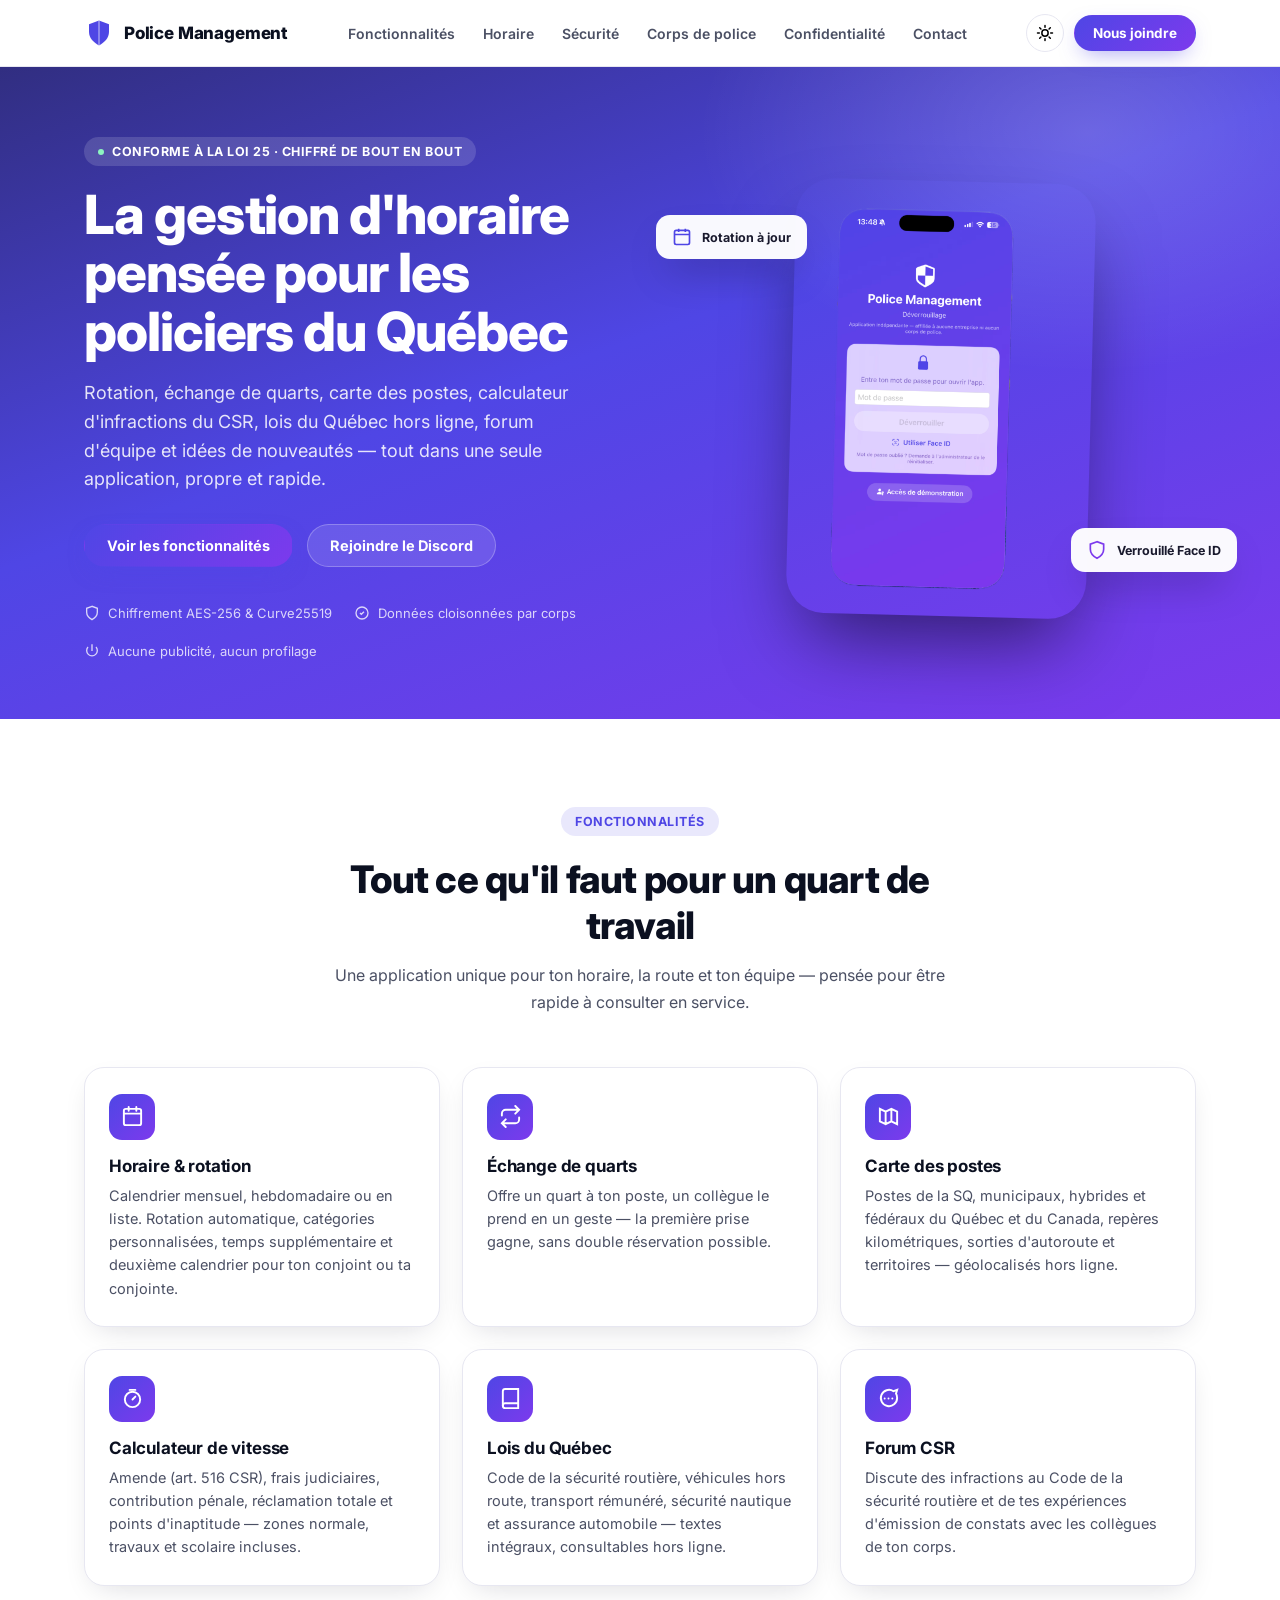
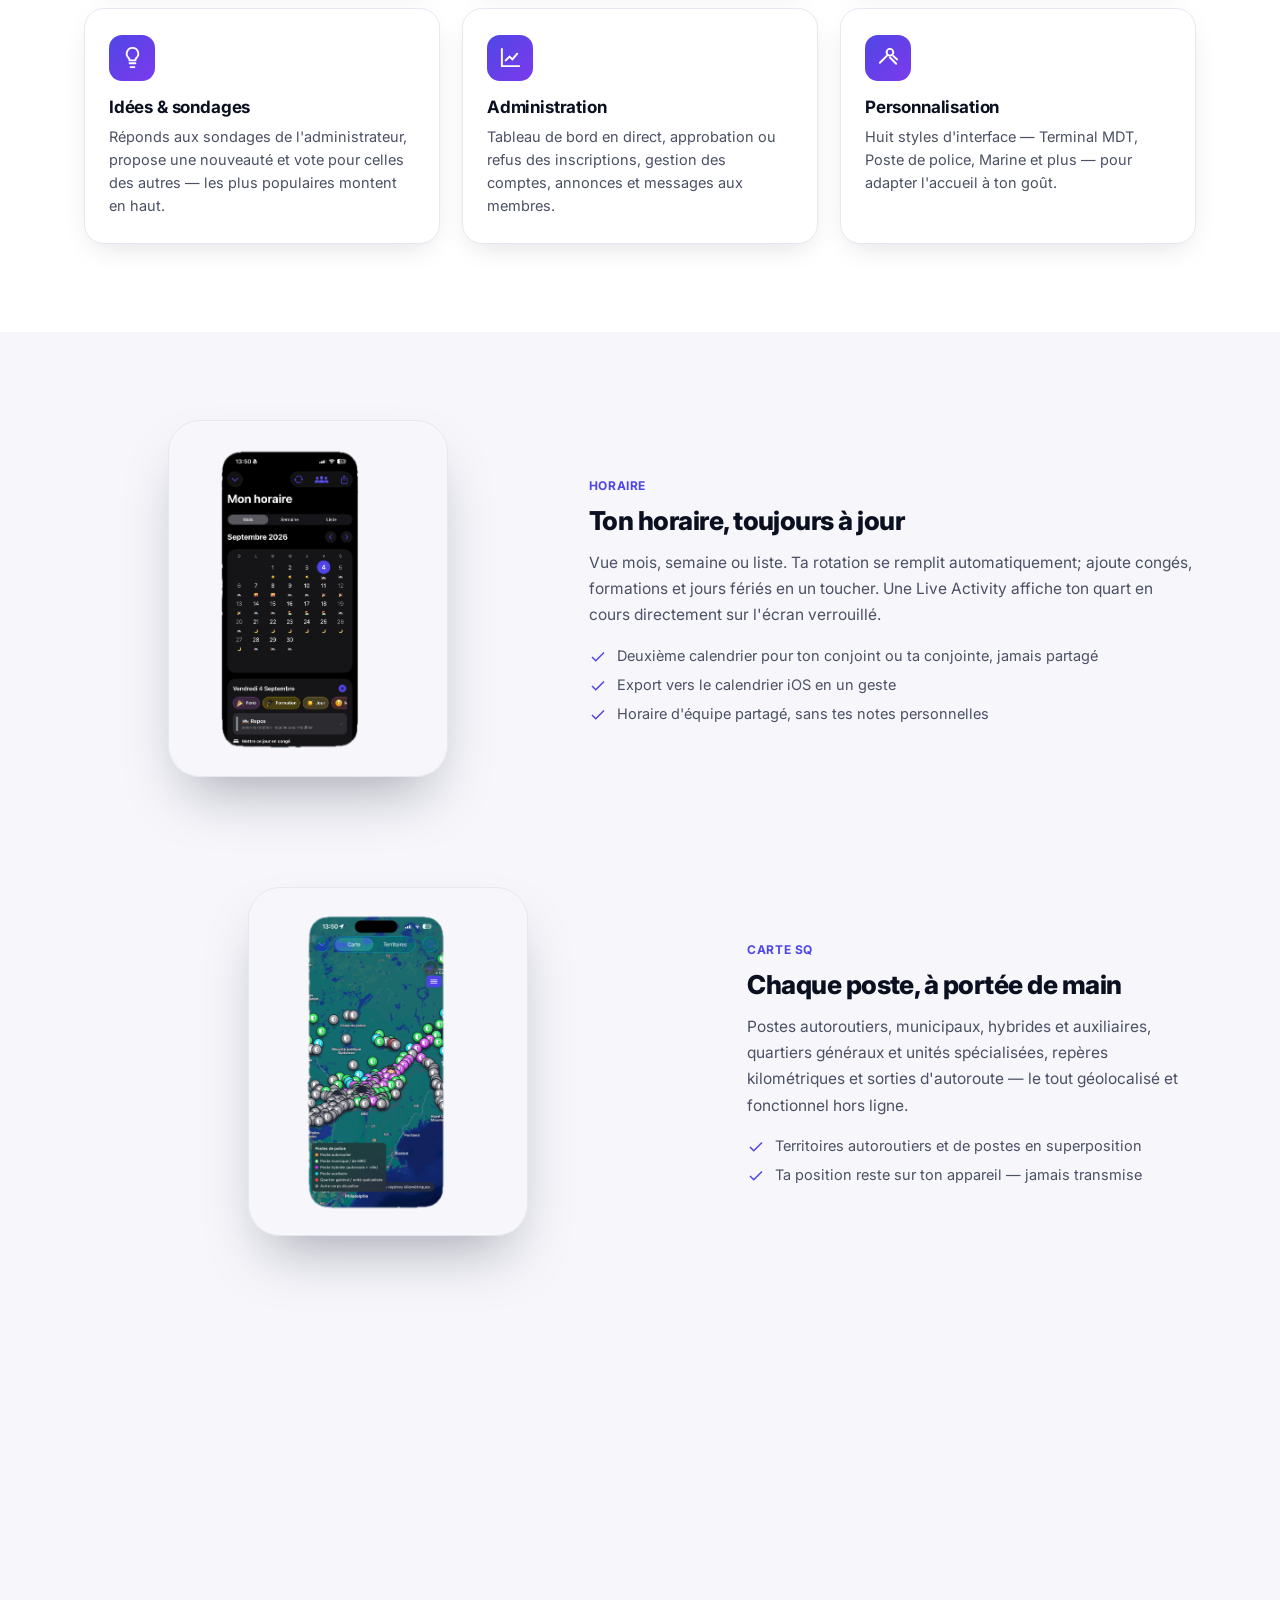
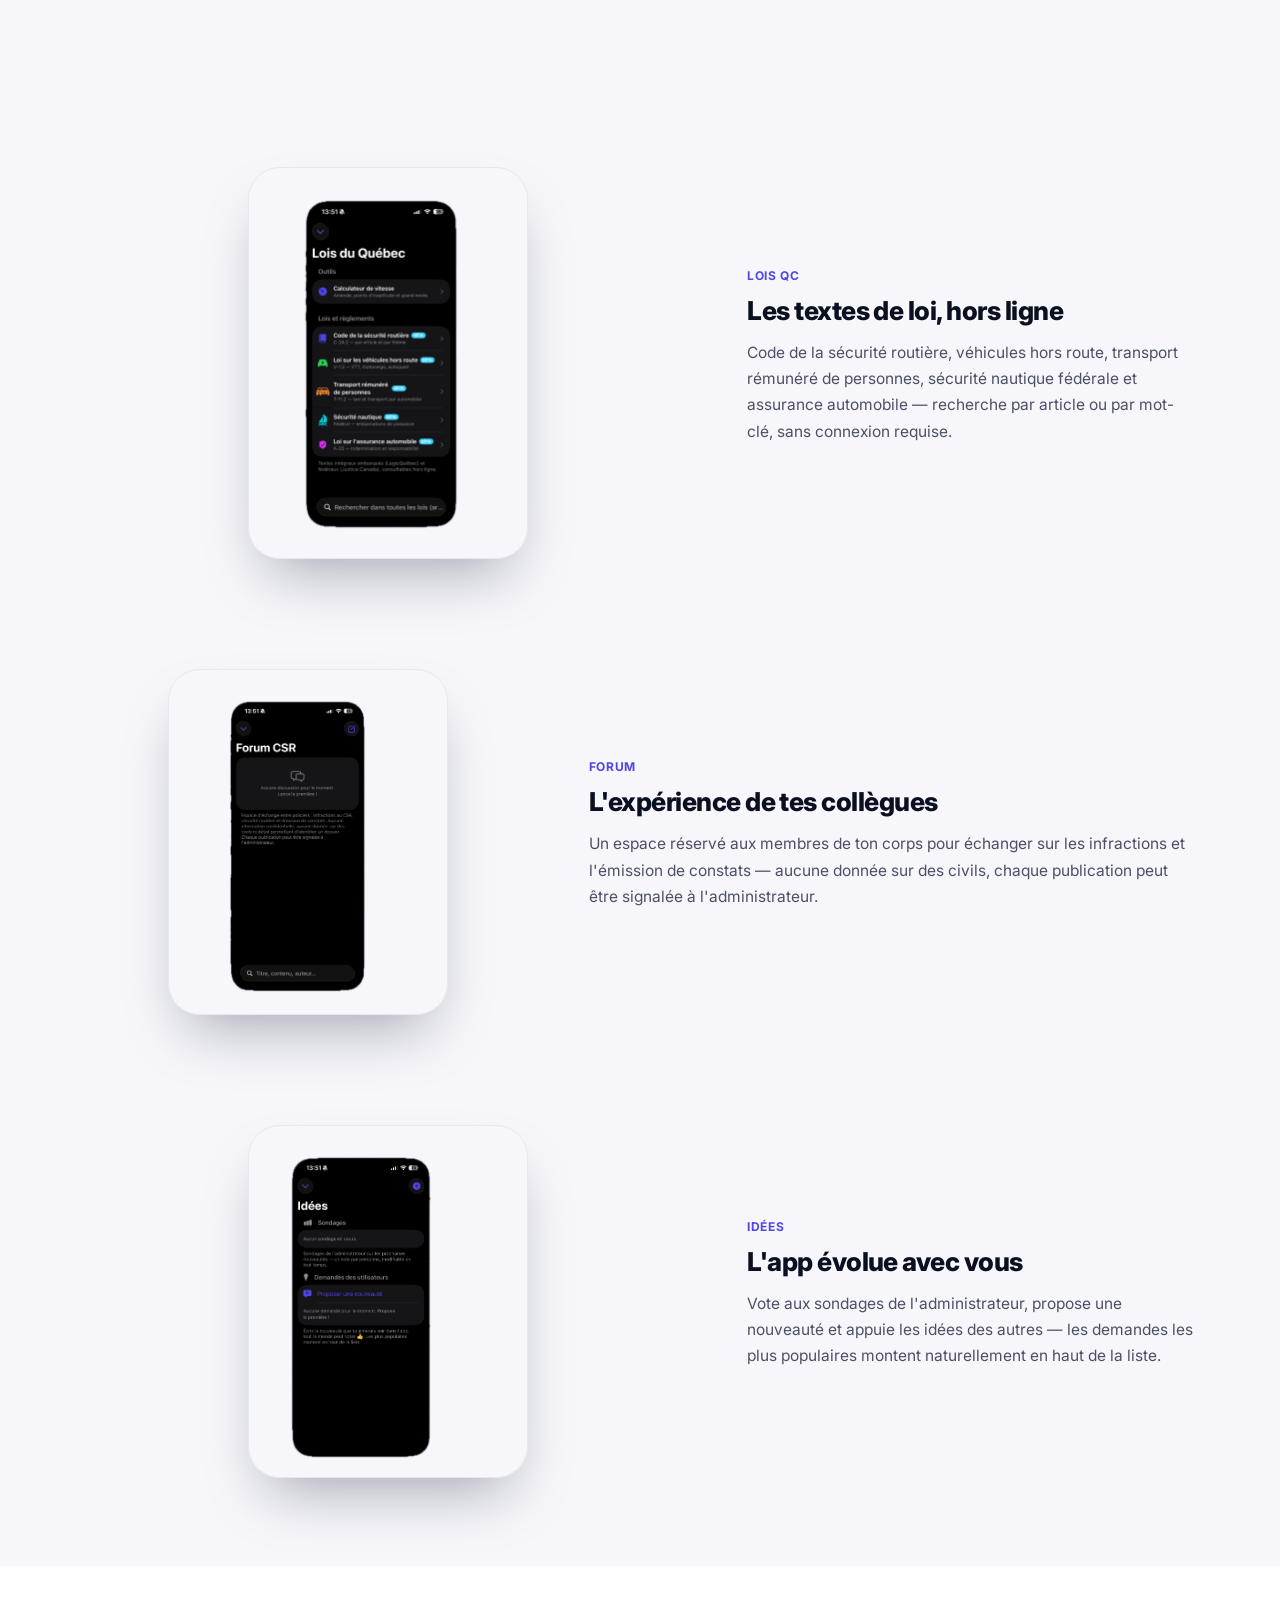
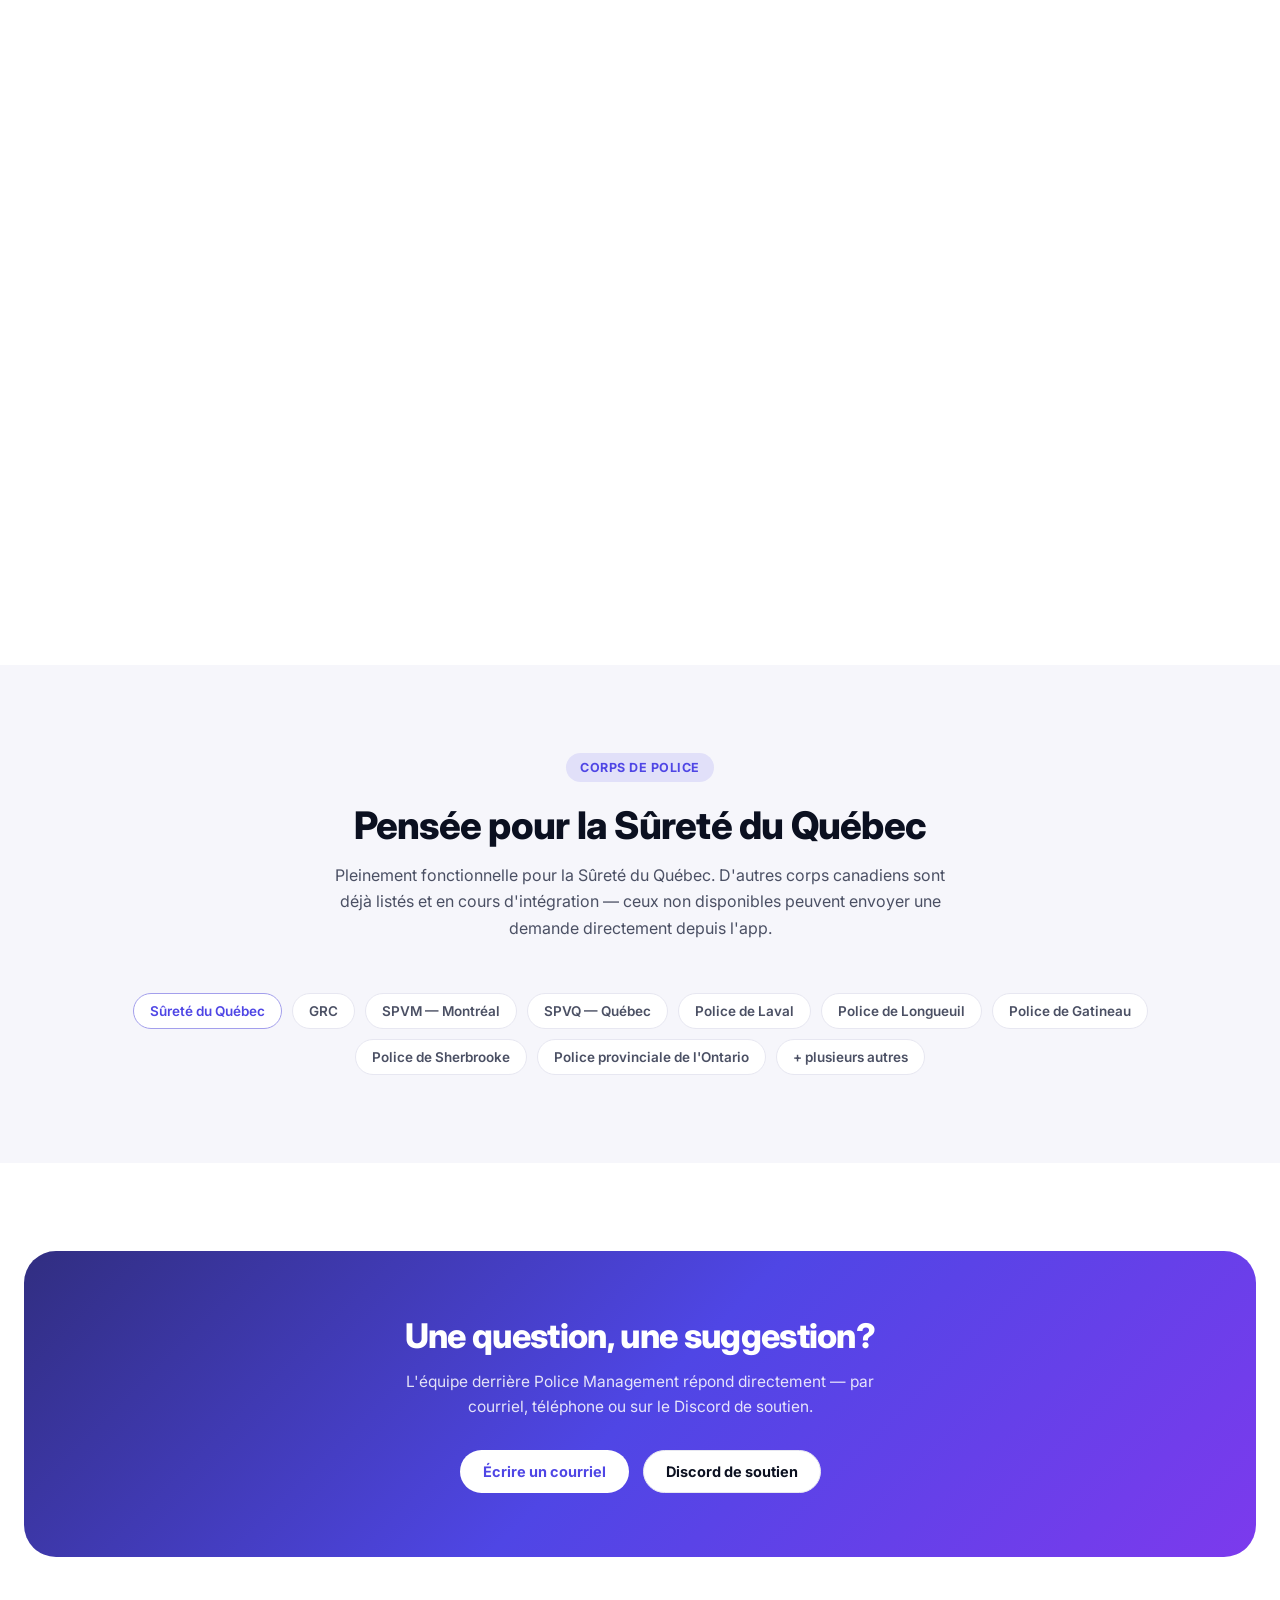
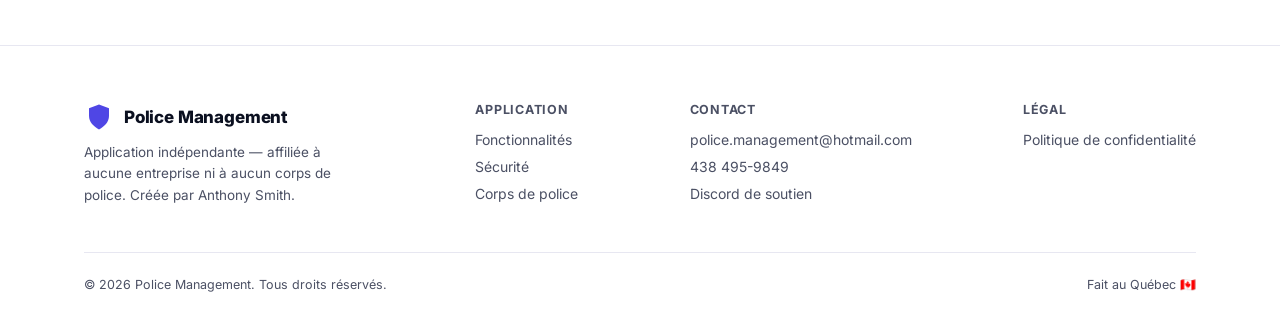
==== commit 0c52f2b9: "Modification du web site" ====
--- a/index.html
+++ b/index.html
@@ -3,174 +3,571 @@
 <head>
 <meta charset="UTF-8">
 <meta name="viewport" content="width=device-width, initial-scale=1.0">
-<title>Police Management — Plateforme de gestion pour patrouilleurs</title>
+<title>Police Management — Gestion d'horaire et d'unité pour policiers</title>
+<meta name="description" content="Police Management : horaire et rotation, échange de quarts, carte des postes, calculateur de vitesse CSR, lois du Québec, forum et idées — pour les membres de la Sûreté du Québec et bientôt d'autres corps.">
 <link rel="preconnect" href="https://fonts.googleapis.com">
 <link rel="preconnect" href="https://fonts.gstatic.com" crossorigin>
 <link href="https://fonts.googleapis.com/css2?family=Inter:wght@400;500;600;700;800&display=swap" rel="stylesheet">
-<link rel="stylesheet" href="style.css">
 <style>
-  .hero-grid { display: grid; grid-template-columns: 1fr 1fr; gap: 3rem; align-items: center; padding: 4rem 0; }
-  .features-grid { display: grid; grid-template-columns: repeat(auto-fit, minmax(320px, 1fr)); gap: 2rem; margin-top: 3rem; }
-  .feature-card { background: var(--surface); border: 1px solid var(--border); border-radius: 16px; padding: 1.8rem; text-align: left; }
-  .feature-card img { width: 100%; height: auto; border-radius: 12px; margin-bottom: 1.2rem; border: 1px solid var(--border); }
-  .badge-tag { display: inline-block; background: #3b82f620; color: #60a5fa; padding: 0.2rem 0.6rem; border-radius: 6px; font-size: 0.8rem; font-weight: 600; margin-bottom: 0.5rem; }
-  @media (max-width: 768px) {
-    .hero-grid { grid-template-columns: 1fr; text-align: center; }
-  }
+  :root{
+    --primary:#4F46E5;
+    --secondary:#7C3AED;
+    --ink:#0B1020;
+    --ink-soft:#4B5064;
+    --bg:#FFFFFF;
+    --bg-soft:#F6F6FB;
+    --border:#E7E7F1;
+    --card:#FFFFFF;
+    --radius:20px;
+    --max:1160px;
+    --shadow:0 10px 30px -12px rgba(15,15,40,.18);
+  }
+  html.dark{
+    --ink:#F4F4FB;
+    --ink-soft:#B7B9CC;
+    --bg:#0A0B14;
+    --bg-soft:#111226;
+    --border:#22243B;
+    --card:#12142A;
+    --shadow:0 10px 30px -12px rgba(0,0,0,.6);
+  }
+  *{box-sizing:border-box}
+  html{scroll-behavior:smooth}
+  body{
+    margin:0;
+    font-family:'Inter',-apple-system,BlinkMacSystemFont,'Segoe UI',sans-serif;
+    background:var(--bg);
+    color:var(--ink);
+    transition:background .25s ease,color .25s ease;
+    -webkit-font-smoothing:antialiased;
+  }
+  a{color:inherit;text-decoration:none}
+  img{max-width:100%;display:block}
+  .wrap{max-width:var(--max);margin:0 auto;padding:0 24px}
+  .visually-hidden{position:absolute;left:-9999px}
+
+  /* ---------- Nav ---------- */
+  header{
+    position:sticky;top:0;z-index:50;
+    backdrop-filter:saturate(180%) blur(14px);
+    background:color-mix(in srgb, var(--bg) 78%, transparent);
+    border-bottom:1px solid var(--border);
+  }
+  nav{display:flex;align-items:center;justify-content:space-between;padding:14px 24px;max-width:var(--max);margin:0 auto}
+  .brand{display:flex;align-items:center;gap:10px;font-weight:800;font-size:17px;letter-spacing:-.01em}
+  .brand svg{width:30px;height:30px;flex:none}
+  .nav-links{display:flex;gap:28px;align-items:center}
+  .nav-links a{font-size:14px;font-weight:600;color:var(--ink-soft);transition:color .15s}
+  .nav-links a:hover{color:var(--primary)}
+  .nav-actions{display:flex;align-items:center;gap:10px}
+  .icon-btn{
+    width:38px;height:38px;border-radius:50%;border:1px solid var(--border);
+    background:var(--card);display:flex;align-items:center;justify-content:center;cursor:pointer;
+  }
+  .icon-btn svg{width:18px;height:18px}
+  .menu-toggle{display:none}
+  .mobile-menu{display:none;flex-direction:column;padding:10px 24px 18px;border-bottom:1px solid var(--border);background:var(--bg)}
+  .mobile-menu a{padding:12px 4px;font-size:15px;font-weight:600;color:var(--ink-soft);border-top:1px solid var(--border)}
+  .mobile-menu a:first-child{border-top:none}
+  .mobile-menu.open{display:flex}
+  @media (max-width:820px){
+    .nav-links{display:none}
+    .menu-toggle{display:flex}
+  }
+  @media (min-width:821px){
+    .mobile-menu{display:none !important}
+  }
+
+  .btn{
+    display:inline-flex;align-items:center;gap:8px;
+    padding:12px 22px;border-radius:999px;font-weight:700;font-size:14.5px;
+    cursor:pointer;border:1px solid transparent;white-space:nowrap;
+    transition:transform .15s ease, box-shadow .15s ease, opacity .15s ease;
+  }
+  .btn:hover{transform:translateY(-1px)}
+  .btn-primary{background:linear-gradient(135deg,var(--primary),var(--secondary));color:#fff;box-shadow:0 8px 22px -8px rgba(79,70,229,.55)}
+  .btn-ghost{background:var(--card);border-color:var(--border);color:var(--ink)}
+
+  /* ---------- Hero ---------- */
+  .hero{
+    position:relative;overflow:hidden;
+    background:linear-gradient(160deg,#312E81 0%,var(--primary) 45%,var(--secondary) 100%);
+    color:#fff;padding:92px 0 60px;
+  }
+  .hero::before{
+    content:"";position:absolute;inset:0;
+    background:radial-gradient(650px 400px at 85% 10%, rgba(255,255,255,.18), transparent 60%);
+    pointer-events:none;
+  }
+  .hero-grid{display:grid;grid-template-columns:1.05fr .95fr;gap:40px;align-items:center;position:relative;z-index:1}
+  @media (max-width:900px){.hero-grid{grid-template-columns:1fr;text-align:center}}
+  .eyebrow{
+    display:inline-flex;align-items:center;gap:8px;font-size:12.5px;font-weight:700;
+    letter-spacing:.04em;text-transform:uppercase;background:rgba(255,255,255,.14);
+    padding:7px 14px;border-radius:999px;margin-bottom:20px;
+  }
+  .eyebrow span.dot{width:6px;height:6px;border-radius:50%;background:#8CF5C0}
+  h1{font-size:clamp(34px,5vw,54px);line-height:1.08;font-weight:800;letter-spacing:-.02em;margin:0 0 18px}
+  .hero p.lead{font-size:18px;line-height:1.6;color:rgba(255,255,255,.86);max-width:520px;margin:0 0 30px}
+  @media (max-width:900px){.hero p.lead{margin-inline:auto}}
+  .hero-actions{display:flex;gap:14px;flex-wrap:wrap}
+  @media (max-width:900px){.hero-actions{justify-content:center}}
+  .hero .btn-ghost{background:rgba(255,255,255,.12);border-color:rgba(255,255,255,.25);color:#fff}
+  .hero-badges{display:flex;gap:22px;margin-top:38px;flex-wrap:wrap}
+  @media (max-width:900px){.hero-badges{justify-content:center}}
+  .hero-badges .item{font-size:13px;color:rgba(255,255,255,.78);display:flex;align-items:center;gap:8px}
+  .hero-badges svg{width:16px;height:16px;flex:none}
+
+  .hero-phone{position:relative;display:flex;justify-content:center}
+  .hero-phone img{
+    width:min(300px,80%);border-radius:38px;
+    box-shadow:0 40px 80px -20px rgba(0,0,0,.55);
+    transform:rotate(1.5deg);
+  }
+  .float-card{
+    position:absolute;background:rgba(255,255,255,.97);color:#1a1a2e;
+    border-radius:14px;padding:12px 16px;box-shadow:0 20px 40px -14px rgba(0,0,0,.35);
+    font-size:12.5px;font-weight:700;display:flex;align-items:center;gap:10px;
+  }
+  .float-card svg{width:20px;height:20px;flex:none}
+  .float-card.c1{top:8%;left:-6%}
+  .float-card.c2{bottom:10%;right:-8%}
+  @media (max-width:640px){.float-card{display:none}}
+
+  /* ---------- Sections ---------- */
+  section{padding:88px 0}
+  .section-head{max-width:640px;margin:0 auto 52px;text-align:center}
+  .section-head .eyebrow{background:color-mix(in srgb, var(--primary) 12%, transparent);color:var(--primary)}
+  .section-head h2{font-size:clamp(26px,3.4vw,38px);letter-spacing:-.02em;margin:0 0 14px;font-weight:800}
+  .section-head p{color:var(--ink-soft);font-size:16px;line-height:1.65;margin:0}
+  .bg-soft{background:var(--bg-soft)}
+
+  /* Feature grid */
+  .grid{display:grid;grid-template-columns:repeat(3,1fr);gap:22px}
+  @media (max-width:940px){.grid{grid-template-columns:repeat(2,1fr)}}
+  @media (max-width:620px){.grid{grid-template-columns:1fr}}
+  .card{
+    background:var(--card);border:1px solid var(--border);border-radius:var(--radius);
+    padding:26px 24px;box-shadow:var(--shadow);
+    opacity:0;transform:translateY(16px);transition:opacity .5s ease,transform .5s ease;
+  }
+  .card.in{opacity:1;transform:none}
+  .card .ic{
+    width:46px;height:46px;border-radius:13px;display:flex;align-items:center;justify-content:center;
+    background:linear-gradient(135deg,var(--primary),var(--secondary));margin-bottom:16px;
+  }
+  .card .ic svg{width:23px;height:23px;color:#fff}
+  .card h3{font-size:17px;margin:0 0 8px;font-weight:700;letter-spacing:-.01em}
+  .card p{margin:0;color:var(--ink-soft);font-size:14.5px;line-height:1.6}
+
+  /* Showcase (image + text alternating) */
+  .showcase{display:flex;flex-direction:column;gap:110px}
+  .show-row{display:grid;grid-template-columns:.85fr 1.15fr;gap:56px;align-items:center}
+  .show-row.rev{grid-template-columns:1.15fr .85fr}
+  .show-row.rev .show-text{order:2}
+  .show-row.rev .show-img{order:1}
+  @media (max-width:860px){
+    .show-row,.show-row.rev{grid-template-columns:1fr}
+    .show-row.rev .show-text{order:1}
+    .show-row.rev .show-img{order:2}
+  }
+  .show-img{display:flex;justify-content:center}
+  .show-img img{
+    width:min(280px,100%);border-radius:32px;box-shadow:0 30px 60px -20px rgba(15,15,40,.35);
+    border:1px solid var(--border);
+  }
+  .show-text .tag{
+    display:inline-block;font-size:12px;font-weight:700;letter-spacing:.05em;text-transform:uppercase;
+    color:var(--primary);margin-bottom:12px;
+  }
+  .show-text h3{font-size:26px;font-weight:800;letter-spacing:-.02em;margin:0 0 14px}
+  .show-text p{color:var(--ink-soft);font-size:15.5px;line-height:1.7;margin:0 0 18px}
+  .show-text ul{margin:0;padding:0;list-style:none;display:flex;flex-direction:column;gap:10px}
+  .show-text li{display:flex;gap:10px;font-size:14.5px;color:var(--ink-soft);align-items:flex-start}
+  .show-text li svg{width:18px;height:18px;flex:none;color:var(--primary);margin-top:1px}
+
+  /* Security section */
+  .security{display:grid;grid-template-columns:1fr 1fr;gap:48px;align-items:center}
+  @media (max-width:860px){.security{grid-template-columns:1fr}}
+  .security ul{list-style:none;margin:26px 0 0;padding:0;display:flex;flex-direction:column;gap:16px}
+  .security li{display:flex;gap:14px;align-items:flex-start;font-size:15px;color:var(--ink-soft);line-height:1.55}
+  .security li b{color:var(--ink);font-weight:700}
+  .security .ic-round{
+    width:34px;height:34px;border-radius:50%;flex:none;display:flex;align-items:center;justify-content:center;
+    background:color-mix(in srgb, var(--primary) 14%, transparent);color:var(--primary);
+  }
+  .security .ic-round svg{width:17px;height:17px}
+  .panel{
+    background:var(--card);border:1px solid var(--border);border-radius:24px;padding:34px;box-shadow:var(--shadow);
+  }
+  .panel h4{margin:0 0 6px;font-size:15px;color:var(--ink-soft);font-weight:600}
+  .panel .big{font-size:30px;font-weight:800;letter-spacing:-.02em;margin-bottom:22px}
+  .panel .row{display:flex;justify-content:space-between;padding:12px 0;border-top:1px solid var(--border);font-size:14px}
+  .panel .row:first-of-type{border-top:none}
+  .panel .row span:last-child{font-weight:700}
+
+  /* Corps de police chips */
+  .chips{display:flex;flex-wrap:wrap;gap:10px;justify-content:center}
+  .chip{
+    padding:9px 16px;border-radius:999px;border:1px solid var(--border);background:var(--card);
+    font-size:13.5px;font-weight:600;color:var(--ink-soft);
+  }
+  .chip.active{color:var(--primary);border-color:color-mix(in srgb, var(--primary) 45%, var(--border))}
+
+  /* CTA + footer */
+  .cta{
+    text-align:center;border-radius:32px;margin:0 24px;
+    background:linear-gradient(135deg,#312E81,var(--primary),var(--secondary));
+    color:#fff;padding:64px 32px;
+  }
+  .cta h2{font-size:clamp(24px,3.4vw,34px);margin:0 0 14px;font-weight:800;letter-spacing:-.02em}
+  .cta p{color:rgba(255,255,255,.85);max-width:520px;margin:0 auto 30px;font-size:15.5px;line-height:1.6}
+  .cta .hero-actions{justify-content:center}
+
+  footer{padding:56px 0 34px;border-top:1px solid var(--border)}
+  .foot-grid{display:flex;justify-content:space-between;gap:32px;flex-wrap:wrap}
+  .foot-brand{max-width:280px}
+  .foot-brand .brand{margin-bottom:10px}
+  .foot-brand p{color:var(--ink-soft);font-size:13.5px;line-height:1.6;margin:0}
+  .foot-col h5{font-size:12.5px;text-transform:uppercase;letter-spacing:.06em;color:var(--ink-soft);margin:0 0 14px}
+  .foot-col a{display:block;font-size:14px;margin-bottom:10px;color:var(--ink-soft)}
+  .foot-col a:hover{color:var(--primary)}
+  .foot-bottom{margin-top:40px;padding-top:24px;border-top:1px solid var(--border);display:flex;justify-content:space-between;flex-wrap:wrap;gap:10px;font-size:12.5px;color:var(--ink-soft)}
+
+  .reveal{opacity:0;transform:translateY(18px);transition:opacity .6s ease,transform .6s ease}
+  .reveal.in{opacity:1;transform:none}
 </style>
 </head>
 <body>
 
-<header class="site-nav">
-  <div class="nav-row">
-    <a href="index.html" class="brand" style="text-decoration:none;">
-      <span class="badge-mark">
-        <svg viewBox="0 0 24 24" fill="none" xmlns="http://www.w3.org/2000/svg">
-          <path d="M12 2L20 5.5V11C20 16 16.6 20.2 12 22C7.4 20.2 4 16 4 11V5.5L12 2Z" stroke="#ffffff" stroke-width="1.8" fill="none"/>
-        </svg>
-      </span>
+<header>
+  <nav>
+    <a href="#top" class="brand">
+      <svg viewBox="0 0 24 24" fill="none"><path d="M12 2 4 5v6c0 5 3.4 8.4 8 11 4.6-2.6 8-6 8-11V5l-8-3Z" fill="url(#g1)"/><path d="M12 2v20" stroke="rgba(255,255,255,.55)" stroke-width="1"/><defs><linearGradient id="g1" x1="4" y1="2" x2="20" y2="22"><stop stop-color="#4F46E5"/><stop offset="1" stop-color="#7C3AED"/></linearGradient></defs></svg>
       Police Management
     </a>
-    <nav class="links">
-      <a href="index.html" class="active">Accueil</a>
-      <a href="fonctionnalites.html">Fonctionnalités</a>
-      <a href="urgence.html">Signaler un problème</a>
-      <a href="confidentialite.html">Privacy</a>
-      <a href="prochaine-mise-a-jour.html">Prochaine MàJ</a>
-    </nav>
-    <div class="nav-right">
-      <a class="nav-cta" href="https://apps.apple.com/ca/app/police-management/id6787241566?l=fr-CA" target="_blank" rel="noopener">App Store</a>
-      <button class="theme-toggle" id="theme-toggle" type="button" aria-label="Changer de thème">
-        <svg class="icon-sun" viewBox="0 0 24 24" fill="none" stroke="currentColor" stroke-width="2" stroke-linecap="round"><circle cx="12" cy="12" r="4"/><path d="M12 2v2M12 20v2M4.9 4.9l1.4 1.4M17.7 17.7l1.4 1.4M2 12h2M20 12h2M4.9 19.1l1.4-1.4M17.7 6.3l1.4-1.4"/></svg>
-        <svg class="icon-moon" viewBox="0 0 24 24" fill="currentColor"><path d="M21 12.8A9 9 0 1 1 11.2 3a7 7 0 0 0 9.8 9.8z"/></svg>
+    <div class="nav-links">
+      <a href="#fonctionnalites">Fonctionnalités</a>
+      <a href="#horaire">Horaire</a>
+      <a href="#securite">Sécurité</a>
+      <a href="#corps">Corps de police</a>
+      <a href="confidentialite.html">Confidentialité</a>
+      <a href="#contact">Contact</a>
+    </div>
+    <div class="nav-actions">
+      <button class="icon-btn" id="themeToggle" aria-label="Basculer le mode sombre">
+        <svg id="themeIcon" viewBox="0 0 24 24" fill="none" stroke="currentColor" stroke-width="2" stroke-linecap="round"><circle cx="12" cy="12" r="4.2"/><path d="M12 2v2.4M12 19.6V22M4.9 4.9l1.7 1.7M17.4 17.4l1.7 1.7M2 12h2.4M19.6 12H22M4.9 19.1l1.7-1.7M17.4 6.6l1.7-1.7"/></svg>
       </button>
-    </div>
+      <a href="#contact" class="btn btn-primary" style="padding:9px 18px;font-size:13.5px">Nous joindre</a>
+      <button class="icon-btn menu-toggle" id="menuToggle" aria-label="Ouvrir le menu">
+        <svg viewBox="0 0 24 24" fill="none" stroke="currentColor" stroke-width="2" stroke-linecap="round"><path d="M4 7h16M4 12h16M4 17h16"/></svg>
+      </button>
+    </div>
+  </nav>
+  <div class="mobile-menu" id="mobileMenu">
+    <a href="#fonctionnalites">Fonctionnalités</a>
+    <a href="#horaire">Horaire</a>
+    <a href="#securite">Sécurité</a>
+    <a href="#corps">Corps de police</a>
+    <a href="confidentialite.html">Confidentialité</a>
+    <a href="#contact">Contact</a>
   </div>
 </header>
 
-<section class="section">
+<main id="top">
+
+  <!-- Hero -->
+  <section class="hero" style="padding-top:70px">
+    <div class="wrap hero-grid">
+      <div>
+        <span class="eyebrow"><span class="dot"></span> Conforme à la Loi 25 · Chiffré de bout en bout</span>
+        <h1>La gestion d'horaire pensée pour les policiers du Québec</h1>
+        <p class="lead">Rotation, échange de quarts, carte des postes, calculateur d'infractions du CSR, lois du Québec hors ligne, forum d'équipe et idées de nouveautés — tout dans une seule application, propre et rapide.</p>
+        <div class="hero-actions">
+          <a href="#fonctionnalites" class="btn btn-primary">Voir les fonctionnalités</a>
+          <a href="https://discord.gg/mcTzBhRKP" target="_blank" rel="noopener" class="btn btn-ghost">Rejoindre le Discord</a>
+        </div>
+        <div class="hero-badges">
+          <div class="item"><svg viewBox="0 0 24 24" fill="none" stroke="currentColor" stroke-width="2"><path d="M12 2 4 5v6c0 5 3.4 8.4 8 11 4.6-2.6 8-6 8-11V5l-8-3Z"/></svg> Chiffrement AES-256 &amp; Curve25519</div>
+          <div class="item"><svg viewBox="0 0 24 24" fill="none" stroke="currentColor" stroke-width="2"><path d="M9 12l2 2 4-4"/><circle cx="12" cy="12" r="9"/></svg> Données cloisonnées par corps</div>
+          <div class="item"><svg viewBox="0 0 24 24" fill="none" stroke="currentColor" stroke-width="2"><path d="M12 2v10M6 6a8 8 0 1 0 12 0"/></svg> Aucune publicité, aucun profilage</div>
+        </div>
+      </div>
+      <div class="hero-phone">
+        <img src="assets/screenshots/lock.png" alt="Écran de déverrouillage de l'application Police Management">
+        <div class="float-card c1"><svg viewBox="0 0 24 24" fill="none" stroke="#4F46E5" stroke-width="2"><rect x="3" y="4" width="18" height="17" rx="2"/><path d="M3 9h18M8 2v4M16 2v4"/></svg> Rotation à jour</div>
+        <div class="float-card c2"><svg viewBox="0 0 24 24" fill="none" stroke="#7C3AED" stroke-width="2"><path d="M12 2 4 5v6c0 5 3.4 8.4 8 11 4.6-2.6 8-6 8-11V5l-8-3Z"/></svg> Verrouillé Face ID</div>
+      </div>
+    </div>
+  </section>
+
+  <!-- Feature grid -->
+  <section id="fonctionnalites">
+    <div class="wrap">
+      <div class="section-head reveal">
+        <span class="eyebrow">Fonctionnalités</span>
+        <h2>Tout ce qu'il faut pour un quart de travail</h2>
+        <p>Une application unique pour ton horaire, la route et ton équipe — pensée pour être rapide à consulter en service.</p>
+      </div>
+      <div class="grid" id="featureGrid">
+
+        <div class="card reveal">
+          <div class="ic"><svg viewBox="0 0 24 24" fill="none" stroke="#fff" stroke-width="2" stroke-linecap="round"><rect x="3" y="4" width="18" height="17" rx="2"/><path d="M3 9h18M8 2v4M16 2v4"/></svg></div>
+          <h3>Horaire &amp; rotation</h3>
+          <p>Calendrier mensuel, hebdomadaire ou en liste. Rotation automatique, catégories personnalisées, temps supplémentaire et deuxième calendrier pour ton conjoint ou ta conjointe.</p>
+        </div>
+
+        <div class="card reveal">
+          <div class="ic"><svg viewBox="0 0 24 24" fill="none" stroke="#fff" stroke-width="2" stroke-linecap="round"><path d="M17 1l4 4-4 4M3 11V9a4 4 0 0 1 4-4h14M7 23l-4-4 4-4M21 13v2a4 4 0 0 1-4 4H3"/></svg></div>
+          <h3>Échange de quarts</h3>
+          <p>Offre un quart à ton poste, un collègue le prend en un geste — la première prise gagne, sans double réservation possible.</p>
+        </div>
+
+        <div class="card reveal">
+          <div class="ic"><svg viewBox="0 0 24 24" fill="none" stroke="#fff" stroke-width="2" stroke-linecap="round"><path d="M9 20l-6-3V4l6 3 6-3 6 3v13l-6-3-6 3Zm0-13v13m6-16v13"/></svg></div>
+          <h3>Carte des postes</h3>
+          <p>Postes de la SQ, municipaux, hybrides et fédéraux du Québec et du Canada, repères kilométriques, sorties d'autoroute et territoires — géolocalisés hors ligne.</p>
+        </div>
+
+        <div class="card reveal">
+          <div class="ic"><svg viewBox="0 0 24 24" fill="none" stroke="#fff" stroke-width="2" stroke-linecap="round"><circle cx="12" cy="13" r="8"/><path d="M12 13l3-3M9 3h6"/></svg></div>
+          <h3>Calculateur de vitesse</h3>
+          <p>Amende (art. 516 CSR), frais judiciaires, contribution pénale, réclamation totale et points d'inaptitude — zones normale, travaux et scolaire incluses.</p>
+        </div>
+
+        <div class="card reveal">
+          <div class="ic"><svg viewBox="0 0 24 24" fill="none" stroke="#fff" stroke-width="2" stroke-linecap="round"><path d="M4 19.5A2.5 2.5 0 0 1 6.5 17H20"/><path d="M6.5 2H20v20H6.5A2.5 2.5 0 0 1 4 19.5v-15A2.5 2.5 0 0 1 6.5 2Z"/></svg></div>
+          <h3>Lois du Québec</h3>
+          <p>Code de la sécurité routière, véhicules hors route, transport rémunéré, sécurité nautique et assurance automobile — textes intégraux, consultables hors ligne.</p>
+        </div>
+
+        <div class="card reveal">
+          <div class="ic"><svg viewBox="0 0 24 24" fill="none" stroke="#fff" stroke-width="2" stroke-linecap="round"><path d="M21 11.5a8.5 8.5 0 1 1-3.8-7.1L21 3l-1.2 3.9c.8 1.3 1.2 2.9 1.2 4.6Z"/><path d="M8 12h.01M12 12h.01M16 12h.01"/></svg></div>
+          <h3>Forum CSR</h3>
+          <p>Discute des infractions au Code de la sécurité routière et de tes expériences d'émission de constats avec les collègues de ton corps.</p>
+        </div>
+
+        <div class="card reveal">
+          <div class="ic"><svg viewBox="0 0 24 24" fill="none" stroke="#fff" stroke-width="2" stroke-linecap="round"><path d="M9 18h6M10 22h4M12 2a6 6 0 0 0-4 10.5c.6.6 1 1.3 1 2.5h6c0-1.2.4-1.9 1-2.5A6 6 0 0 0 12 2Z"/></svg></div>
+          <h3>Idées &amp; sondages</h3>
+          <p>Réponds aux sondages de l'administrateur, propose une nouveauté et vote pour celles des autres — les plus populaires montent en haut.</p>
+        </div>
+
+        <div class="card reveal">
+          <div class="ic"><svg viewBox="0 0 24 24" fill="none" stroke="#fff" stroke-width="2" stroke-linecap="round"><path d="M3 3v18h18"/><path d="M7 15l4-4 3 3 5-6"/></svg></div>
+          <h3>Administration</h3>
+          <p>Tableau de bord en direct, approbation ou refus des inscriptions, gestion des comptes, annonces et messages aux membres.</p>
+        </div>
+
+        <div class="card reveal">
+          <div class="ic"><svg viewBox="0 0 24 24" fill="none" stroke="#fff" stroke-width="2" stroke-linecap="round"><circle cx="13.5" cy="6.5" r="3.5"/><path d="M17 10.5 21 14M11 9.5 3 17.5M13.5 12 20 18.5"/></svg></div>
+          <h3>Personnalisation</h3>
+          <p>Huit styles d'interface — Terminal MDT, Poste de police, Marine et plus — pour adapter l'accueil à ton goût.</p>
+        </div>
+
+      </div>
+    </div>
+  </section>
+
+  <!-- Showcase alternating -->
+  <section class="bg-soft" id="horaire">
+    <div class="wrap showcase">
+
+      <div class="show-row">
+        <div class="show-img reveal"><img src="assets/screenshots/horaire.png" alt="Écran Mon horaire, vue mensuelle"></div>
+        <div class="show-text reveal">
+          <span class="tag">Horaire</span>
+          <h3>Ton horaire, toujours à jour</h3>
+          <p>Vue mois, semaine ou liste. Ta rotation se remplit automatiquement; ajoute congés, formations et jours fériés en un toucher. Une Live Activity affiche ton quart en cours directement sur l'écran verrouillé.</p>
+          <ul>
+            <li><svg viewBox="0 0 24 24" fill="none" stroke="currentColor" stroke-width="2"><path d="M20 6 9 17l-5-5"/></svg> Deuxième calendrier pour ton conjoint ou ta conjointe, jamais partagé</li>
+            <li><svg viewBox="0 0 24 24" fill="none" stroke="currentColor" stroke-width="2"><path d="M20 6 9 17l-5-5"/></svg> Export vers le calendrier iOS en un geste</li>
+            <li><svg viewBox="0 0 24 24" fill="none" stroke="currentColor" stroke-width="2"><path d="M20 6 9 17l-5-5"/></svg> Horaire d'équipe partagé, sans tes notes personnelles</li>
+          </ul>
+        </div>
+      </div>
+
+      <div class="show-row rev">
+        <div class="show-img reveal"><img src="assets/screenshots/carte.png" alt="Carte des postes de police du Québec et du Canada"></div>
+        <div class="show-text reveal">
+          <span class="tag">Carte SQ</span>
+          <h3>Chaque poste, à portée de main</h3>
+          <p>Postes autoroutiers, municipaux, hybrides et auxiliaires, quartiers généraux et unités spécialisées, repères kilométriques et sorties d'autoroute — le tout géolocalisé et fonctionnel hors ligne.</p>
+          <ul>
+            <li><svg viewBox="0 0 24 24" fill="none" stroke="currentColor" stroke-width="2"><path d="M20 6 9 17l-5-5"/></svg> Territoires autoroutiers et de postes en superposition</li>
+            <li><svg viewBox="0 0 24 24" fill="none" stroke="currentColor" stroke-width="2"><path d="M20 6 9 17l-5-5"/></svg> Ta position reste sur ton appareil — jamais transmise</li>
+          </ul>
+        </div>
+      </div>
+
+      <div class="show-row">
+        <div class="show-img reveal"><img src="assets/screenshots/calculateur.png" alt="Calculateur de vitesse et de constat"></div>
+        <div class="show-text reveal">
+          <span class="tag">Routière</span>
+          <h3>Le bon montant, tout de suite</h3>
+          <p>Entre la limite et la vitesse mesurée : amende selon l'article 516 du CSR, frais judiciaires, contribution pénale, réclamation totale et points d'inaptitude — zones travaux et scolaires prises en compte.</p>
+        </div>
+      </div>
+
+      <div class="show-row rev">
+        <div class="show-img reveal"><img src="assets/screenshots/lois.png" alt="Section Lois du Québec"></div>
+        <div class="show-text reveal">
+          <span class="tag">Lois QC</span>
+          <h3>Les textes de loi, hors ligne</h3>
+          <p>Code de la sécurité routière, véhicules hors route, transport rémunéré de personnes, sécurité nautique fédérale et assurance automobile — recherche par article ou par mot-clé, sans connexion requise.</p>
+        </div>
+      </div>
+
+      <div class="show-row">
+        <div class="show-img reveal"><img src="assets/screenshots/forum.png" alt="Forum CSR de l'application"></div>
+        <div class="show-text reveal">
+          <span class="tag">Forum</span>
+          <h3>L'expérience de tes collègues</h3>
+          <p>Un espace réservé aux membres de ton corps pour échanger sur les infractions et l'émission de constats — aucune donnée sur des civils, chaque publication peut être signalée à l'administrateur.</p>
+        </div>
+      </div>
+
+      <div class="show-row rev">
+        <div class="show-img reveal"><img src="assets/screenshots/idees.png" alt="Section Idées, sondages et demandes de nouveautés"></div>
+        <div class="show-text reveal">
+          <span class="tag">Idées</span>
+          <h3>L'app évolue avec vous</h3>
+          <p>Vote aux sondages de l'administrateur, propose une nouveauté et appuie les idées des autres — les demandes les plus populaires montent naturellement en haut de la liste.</p>
+        </div>
+      </div>
+
+    </div>
+  </section>
+
+  <!-- Security -->
+  <section id="securite">
+    <div class="wrap security">
+      <div class="reveal">
+        <span class="eyebrow">Sécurité &amp; confidentialité</span>
+        <h2 style="font-size:clamp(24px,3vw,34px);font-weight:800;letter-spacing:-.02em;margin:16px 0 0">Construite pour des données sensibles</h2>
+        <ul>
+          <li><span class="ic-round"><svg viewBox="0 0 24 24" fill="none" stroke="currentColor" stroke-width="2"><path d="M12 2 4 5v6c0 5 3.4 8.4 8 11 4.6-2.6 8-6 8-11V5l-8-3Z"/></svg></span>
+            <span><b>Chiffrement de bout en bout.</b> Clé publique Curve25519 par membre; photo de profil, horaire partagé, forum, idées, sondages, échanges de quarts et commentaires sont chiffrés en AES-256-GCM avant l'envoi.</span></li>
+          <li><span class="ic-round"><svg viewBox="0 0 24 24" fill="none" stroke="currentColor" stroke-width="2"><rect x="4" y="10" width="16" height="10" rx="2"/><path d="M8 10V7a4 4 0 1 1 8 0v3"/></svg></span>
+            <span><b>Face ID &amp; mot de passe salé.</b> Verrouillage biométrique de l'app, mot de passe jamais conservé en clair (hachage SHA-256 salé).</span></li>
+          <li><span class="ic-round"><svg viewBox="0 0 24 24" fill="none" stroke="currentColor" stroke-width="2"><circle cx="12" cy="12" r="9"/><path d="M3 12h18M12 3a13 13 0 0 1 0 18 13 13 0 0 1 0-18Z"/></svg></span>
+            <span><b>Cloisonnement par corps de police.</b> Chaque corps ne voit que ses propres membres, son horaire et son forum — jamais ceux d'un autre corps.</span></li>
+          <li><span class="ic-round"><svg viewBox="0 0 24 24" fill="none" stroke="currentColor" stroke-width="2"><path d="M9 12l2 2 4-4M12 3l8 4v5c0 5-3.5 8-8 9-4.5-1-8-4-8-9V7l8-4Z"/></svg></span>
+            <span><b>Conforme à la Loi 25.</b> Consentement explicite conservé comme preuve, droits d'accès et de suppression, aucune vente ni communication de données à des tiers, aucune publicité ni profilage.</span></li>
+        </ul>
+      </div>
+      <div class="panel reveal">
+        <h4>Ce qui n'est jamais collecté</h4>
+        <div class="big">Zéro analyse, zéro pub</div>
+        <div class="row"><span>Traçage publicitaire</span><span>Aucun</span></div>
+        <div class="row"><span>Outils d'analyse tiers</span><span>Aucun</span></div>
+        <div class="row"><span>Vente de données</span><span>Jamais</span></div>
+        <div class="row"><span>Position GPS transmise</span><span>Jamais</span></div>
+        <div class="row"><span>Hébergement</span><span>Apple iCloud / CloudKit</span></div>
+      </div>
+    </div>
+  </section>
+
+  <!-- Corps de police -->
+  <section class="bg-soft" id="corps">
+    <div class="wrap">
+      <div class="section-head reveal">
+        <span class="eyebrow">Corps de police</span>
+        <h2>Pensée pour la Sûreté du Québec</h2>
+        <p>Pleinement fonctionnelle pour la Sûreté du Québec. D'autres corps canadiens sont déjà listés et en cours d'intégration — ceux non disponibles peuvent envoyer une demande directement depuis l'app.</p>
+      </div>
+      <div class="chips reveal">
+        <span class="chip active">Sûreté du Québec</span>
+        <span class="chip">GRC</span>
+        <span class="chip">SPVM — Montréal</span>
+        <span class="chip">SPVQ — Québec</span>
+        <span class="chip">Police de Laval</span>
+        <span class="chip">Police de Longueuil</span>
+        <span class="chip">Police de Gatineau</span>
+        <span class="chip">Police de Sherbrooke</span>
+        <span class="chip">Police provinciale de l'Ontario</span>
+        <span class="chip">+ plusieurs autres</span>
+      </div>
+    </div>
+  </section>
+
+  <!-- CTA -->
+  <section>
+    <div class="cta reveal">
+      <h2>Une question, une suggestion?</h2>
+      <p>L'équipe derrière Police Management répond directement — par courriel, téléphone ou sur le Discord de soutien.</p>
+      <div class="hero-actions" id="contact">
+        <a href="mailto:police.management@hotmail.com" class="btn btn-primary" style="background:#fff;color:var(--primary);box-shadow:none">Écrire un courriel</a>
+        <a href="https://discord.gg/mcTzBhRKP" target="_blank" rel="noopener" class="btn btn-ghost">Discord de soutien</a>
+      </div>
+    </div>
+  </section>
+
+</main>
+
+<footer>
   <div class="wrap">
-    
-    <!-- Hero Section -->
-    <div class="hero-grid">
-      <div>
-        <span class="badge-tag">Application iOS Indépendante</span>
-        <h1 style="font-size: 2.8rem; font-weight: 800; line-height: 1.2; margin-bottom: 1rem;">L'outil de terrain conçu pour les patrouilleurs du Québec</h1>
-        <p style="color: var(--ink-dim); font-size: 1.1rem; line-height: 1.6; margin-bottom: 2rem;">
-          Police Management regroupe la gestion d'horaire, les cartes de territoires, les lois québécoises hors ligne et des outils de calcul d'amendes au même endroit.
-        </p>
-        <div style="display:flex; gap:1rem; flex-wrap: wrap;">
-          <a class="btn primary" href="https://apps.apple.com/ca/app/police-management/id6787241566?l=fr-CA" target="_blank" rel="noopener">Télécharger sur l'App Store</a>
-          <a class="btn secondary" href="urgence.html">Signaler un problème</a>
-        </div>
-      </div>
-      <div style="text-align: center;">
-        <img src="images/terminal.jpg" alt="Terminal Police Management" style="max-width: 300px; width: 100%; border-radius: 20px; border: 1px solid var(--border); box-shadow: 0 20px 40px rgba(0,0,0,0.5);">
-      </div>
-    </div>
-
-    <hr style="border: 0; border-top: 1px solid var(--border); margin: 4rem 0;">
-
-    <!-- Présentation des fonctionnalités -->
-    <div style="text-align: center; max-width: 700px; margin: 0 auto;">
-      <h2 class="section-title">Tout ce que fait l'application</h2>
-      <p class="section-desc">Une suite complète de fonctionnalités développées pour optimiser les quarts de travail et les opérations sur le terrain.</p>
-    </div>
-
-    <div class="features-grid">
-
-      <!-- 1. Terminal / Tableau de bord -->
-      <div class="feature-card">
-        <img src="images/terminal.jpg" alt="Terminal et Accès Rapide">
-        <h3>Terminal & Accès Rapide</h3>
-        <p style="color: var(--ink-dim); font-size: 0.95rem; margin-top: 0.5rem;">
-          Un centre de contrôle épuré affichant le décompte de tes quarts à venir, les demandes à traiter et les annonces prioritaires. Donne un accès direct à tous les modules essentiels de l'application.
-        </p>
-      </div>
-
-      <!-- 2. Gestion d'Horaire -->
-      <div class="feature-card">
-        <img src="images/horaire.jpg" alt="Gestion d'Horaire">
-        <h3>Gestion de Rotation & Horaire</h3>
-        <p style="color: var(--ink-dim); font-size: 0.95rem; margin-top: 0.5rem;">
-          Suivi complet de tes quarts de travail (Jour, Nuit, Formation, Repos, Férié). Planification en vues Mensuelle, Hebdomadaire ou sous forme de Liste adaptée aux cycles de rotation policiers.
-        </p>
-      </div>
-
-      <!-- 3. Carte des Territoires -->
-      <div class="feature-card">
-        <img src="images/carte.jpg" alt="Carte des Territoires">
-        <h3>Carte des Postes & Territoires</h3>
-        <p style="color: var(--ink-dim); font-size: 0.95rem; margin-top: 0.5rem;">
-          Cartographie interactive repérant l'ensemble des postes de police au Québec (autoroutiers, municipaux, MRC, hybrides, auxiliaires et GRC) avec localisation des repères kilométriques.
-        </p>
-      </div>
-
-      <!-- 4. Lois & Règlements du Québec -->
-      <div class="feature-card">
-        <img src="images/lois.jpg" alt="Lois du Québec">
-        <h3>Lois du Québec (Hors ligne)</h3>
-        <p style="color: var(--ink-dim); font-size: 0.95rem; margin-top: 0.5rem;">
-          Consultation intégrale et instantanée des textes de loi (Code de la sécurité routière, Véhicules hors route, Transport rémunéré, Sécurité nautique, Assurance auto) sans connexion Internet.
-        </p>
-      </div>
-
-      <!-- 5. Calculateur de vitesse -->
-      <div class="feature-card">
-        <img src="images/calculateur.jpg" alt="Calculateur de vitesse">
-        <h3>Calculateur de Vitesse & Amendes</h3>
-        <p style="color: var(--ink-dim); font-size: 0.95rem; margin-top: 0.5rem;">
-          Outil de calcul instantané selon l'art. 516 du CSR. Calcule automatiquement l'excès de vitesse, l'amende de base, les frais judiciaires, la contribution et les points d'inaptitude selon les zones (Normale, Travaux, Scolaire).
-        </p>
-      </div>
-
-      <!-- 6. Forum CSR -->
-      <div class="feature-card">
-        <img src="images/forum.png" alt="Forum CSR">
-        <h3>Forum d'échange entre policiers</h3>
-        <p style="color: var(--ink-dim); font-size: 0.95rem; margin-top: 0.5rem;">
-          Espace de discussion sécurisé réservé aux échanges professionnels concernant les infractions au CSR, l'émission de constats et la sécurité routière, dans le respect de la confidentialité.
-        </p>
-      </div>
-
-      <!-- 7. Boîte à idées -->
-      <div class="feature-card">
-        <img src="images/idees.png" alt="Boîte à Idées">
-        <h3>Sondages & Boîte à Idées</h3>
-        <p style="color: var(--ink-dim); font-size: 0.95rem; margin-top: 0.5rem;">
-          Propose directement des fonctionnalités que tu aimerais voir dans l'application. Système de vote communautaire permettant aux meilleures idées d'être développées en priorité.
-        </p>
-      </div>
-
-      <!-- 8. Sécurité et Déverrouillage -->
-      <div class="feature-card">
-        <img src="images/menu.jpg" alt="Sécurité Face ID">
-        <h3>Sécurité & Biométrie</h3>
-        <p style="color: var(--ink-dim); font-size: 0.95rem; margin-top: 0.5rem;">
-          Protection des données de l'application par mot de passe et déverrouillage biométrique Face ID / Touch ID pour un accès rapide et confidentiel sur le terrain.
-        </p>
-      </div>
-
-    </div>
-
-  </div>
-</section>
-
-<footer>
-  <div class="wrap footer-row">
-    <div>
-      <div class="footer-brand">Police Management</div>
-      <p class="footer-disclaimer">Application indépendante, non affiliée à un corps de police ni à un organisme gouvernemental.</p>
-    </div>
-    <div class="footer-links">
-      <a href="index.html">Accueil</a>
-      <a href="urgence.html">Signaler un problème</a>
-      <a href="https://discord.gg/tpFYkftsW3" target="_blank" rel="noopener">Discord</a>
-      <a href="confidentialite.html">Privacy</a>
+    <div class="foot-grid">
+      <div class="foot-brand">
+        <a href="#top" class="brand">
+          <svg viewBox="0 0 24 24" fill="none"><path d="M12 2 4 5v6c0 5 3.4 8.4 8 11 4.6-2.6 8-6 8-11V5l-8-3Z" fill="url(#g2)"/><defs><linearGradient id="g2" x1="4" y1="2" x2="20" y2="22"><stop stop-color="#4F46E5"/><stop offset="1" stop-color="#7C3AED"/></linearGradient></defs></svg>
+          Police Management
+        </a>
+        <p>Application indépendante — affiliée à aucune entreprise ni à aucun corps de police. Créée par Anthony Smith.</p>
+      </div>
+      <div class="foot-col">
+        <h5>Application</h5>
+        <a href="#fonctionnalites">Fonctionnalités</a>
+        <a href="#securite">Sécurité</a>
+        <a href="#corps">Corps de police</a>
+      </div>
+      <div class="foot-col">
+        <h5>Contact</h5>
+        <a href="mailto:police.management@hotmail.com">police.management@hotmail.com</a>
+        <a href="tel:4384959849">438 495-9849</a>
+        <a href="https://discord.gg/mcTzBhRKP" target="_blank" rel="noopener">Discord de soutien</a>
+      </div>
+      <div class="foot-col">
+        <h5>Légal</h5>
+        <a href="confidentialite.html">Politique de confidentialité</a>
+      </div>
+    </div>
+    <div class="foot-bottom">
+      <span>© <span id="year"></span> Police Management. Tous droits réservés.</span>
+      <span>Fait au Québec 🇨🇦</span>
     </div>
   </div>
 </footer>
 
-<script src="theme.js"></script>
+<script>
+  document.getElementById('year').textContent = new Date().getFullYear();
+
+  // Theme toggle
+  const root = document.documentElement;
+  const stored = localStorage.getItem('pm-theme');
+  if (stored === 'dark' || (!stored && matchMedia('(prefers-color-scheme: dark)').matches)) {
+    root.classList.add('dark');
+  }
+  document.getElementById('themeToggle').addEventListener('click', () => {
+    root.classList.toggle('dark');
+    localStorage.setItem('pm-theme', root.classList.contains('dark') ? 'dark' : 'light');
+  });
+
+  // Mobile menu
+  const mobileMenu = document.getElementById('mobileMenu');
+  document.getElementById('menuToggle').addEventListener('click', () => {
+    mobileMenu.classList.toggle('open');
+  });
+  mobileMenu.querySelectorAll('a').forEach(a => a.addEventListener('click', () => {
+    mobileMenu.classList.remove('open');
+  }));
+
+  // Reveal on scroll
+  const io = new IntersectionObserver((entries) => {
+    entries.forEach(e => { if (e.isIntersecting) e.target.classList.add('in'); });
+  }, { threshold: 0.15 });
+  document.querySelectorAll('.reveal, .card').forEach(el => io.observe(el));
+</script>
+
 </body>
 </html>
